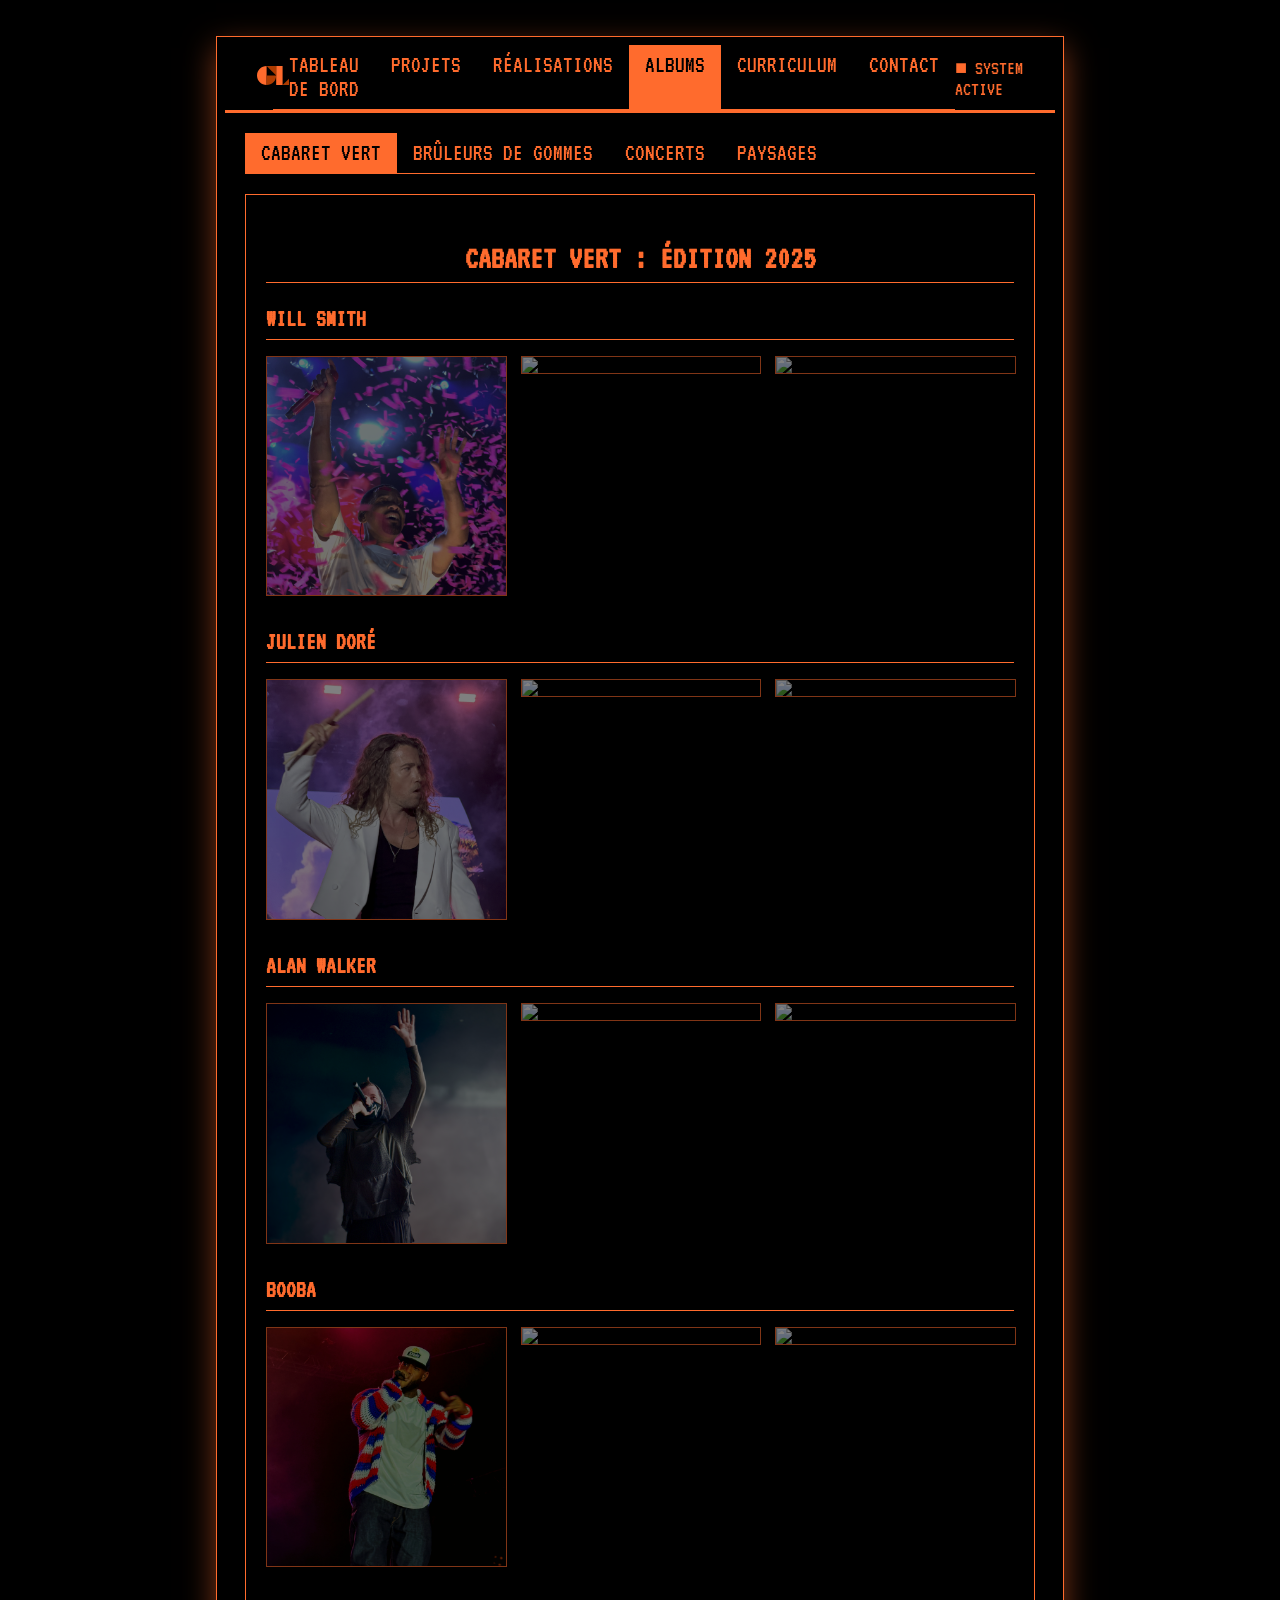
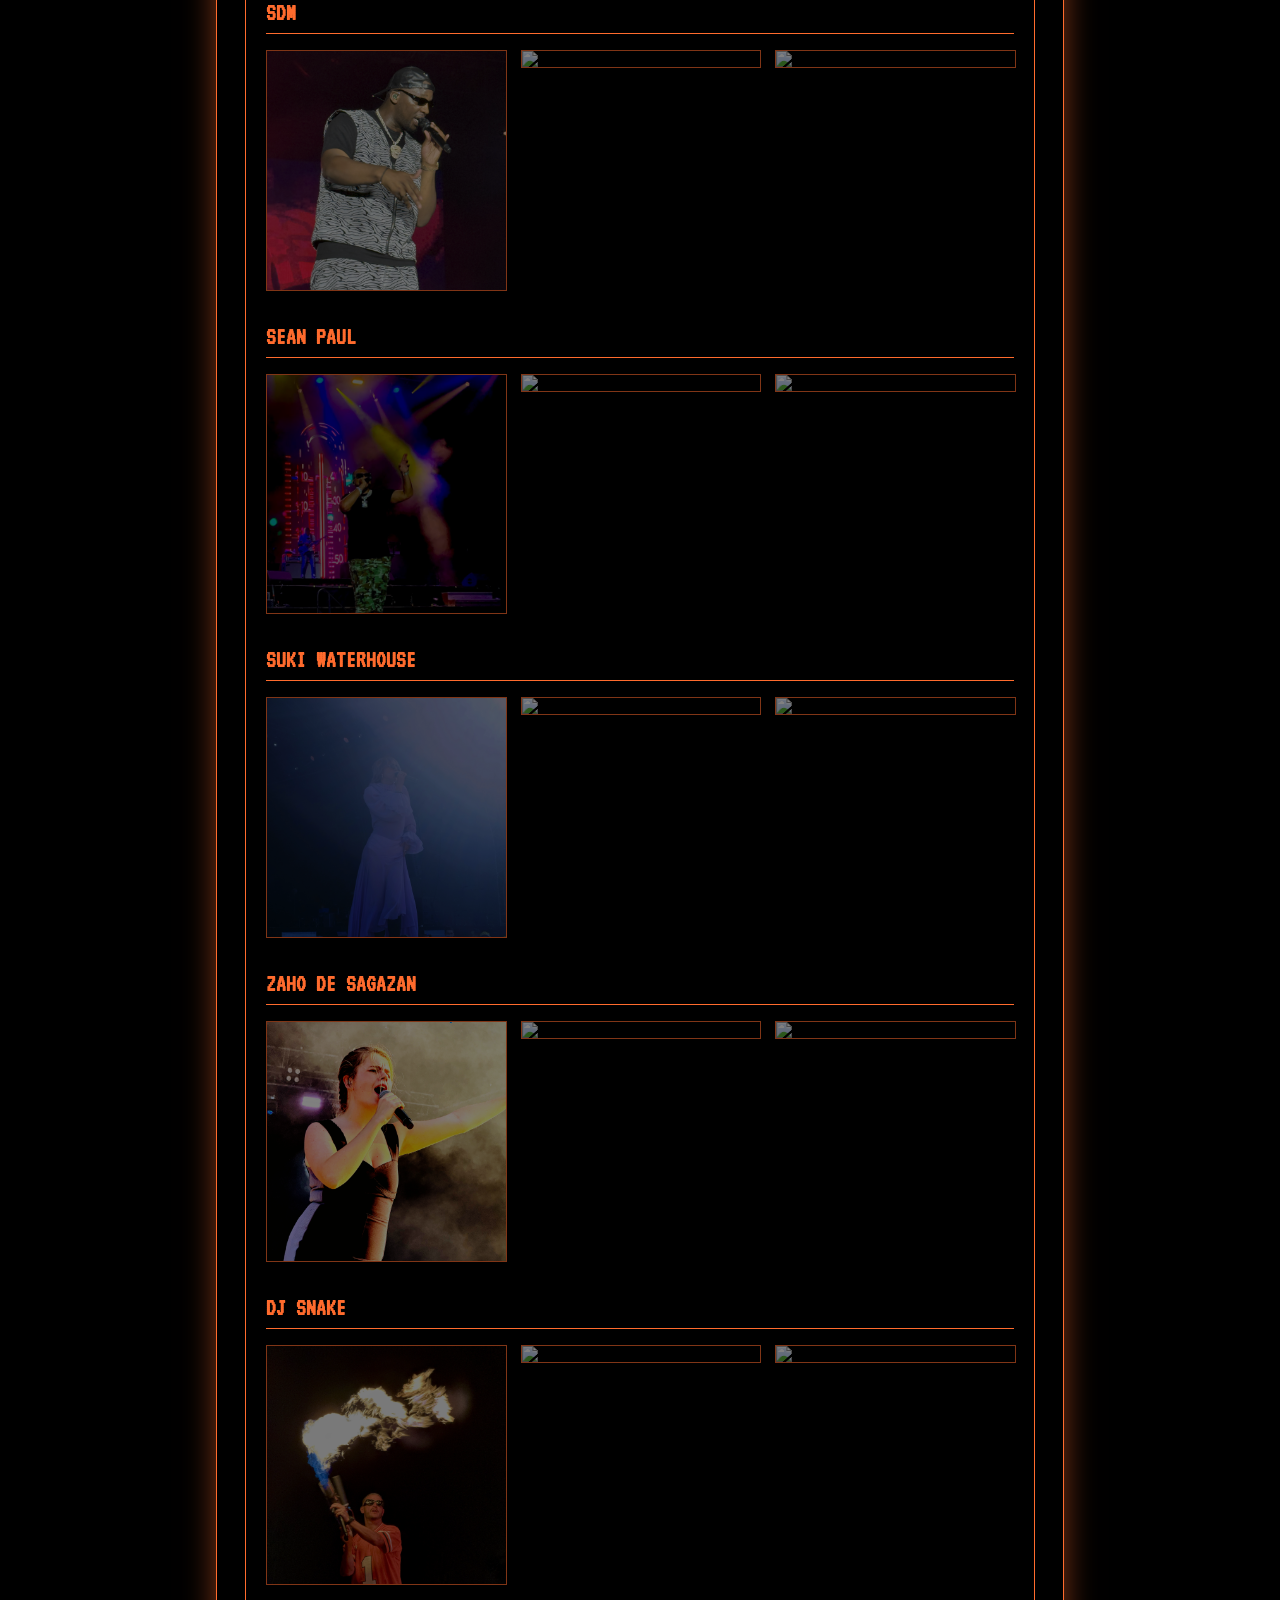
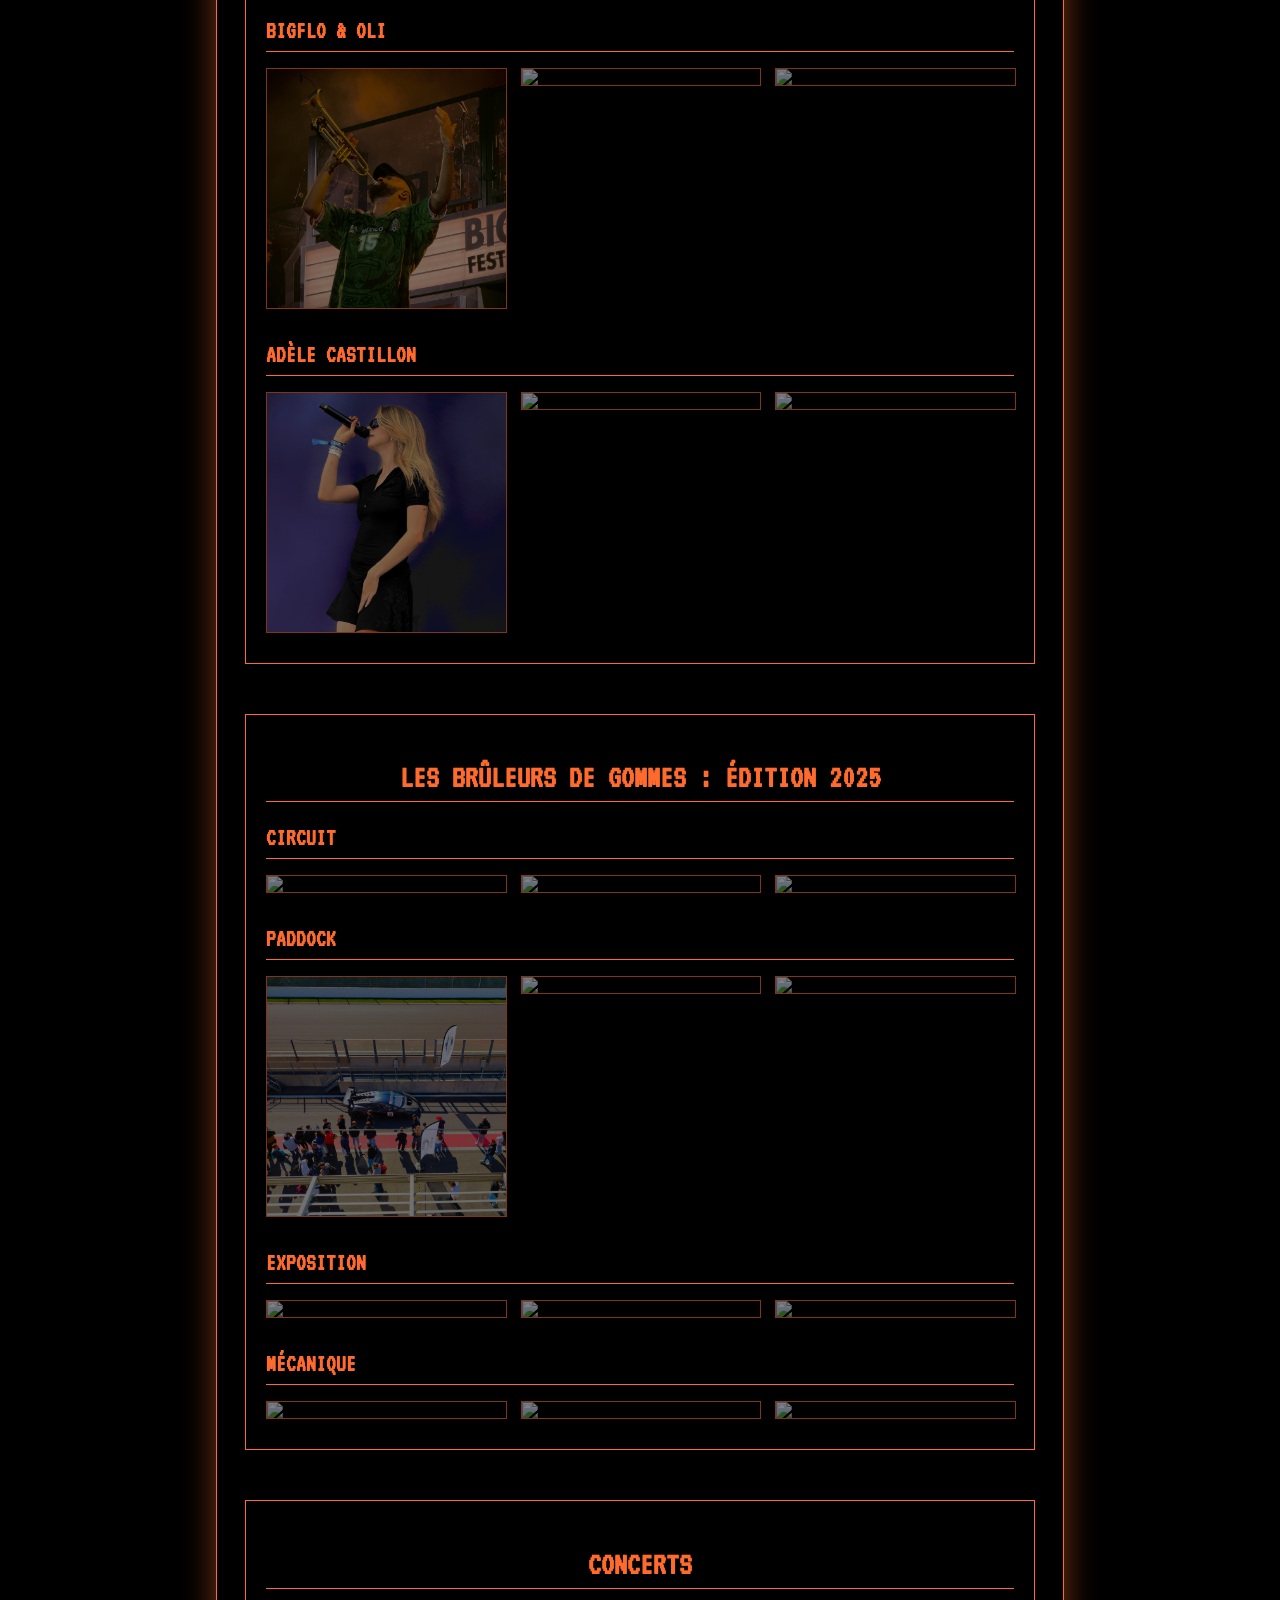
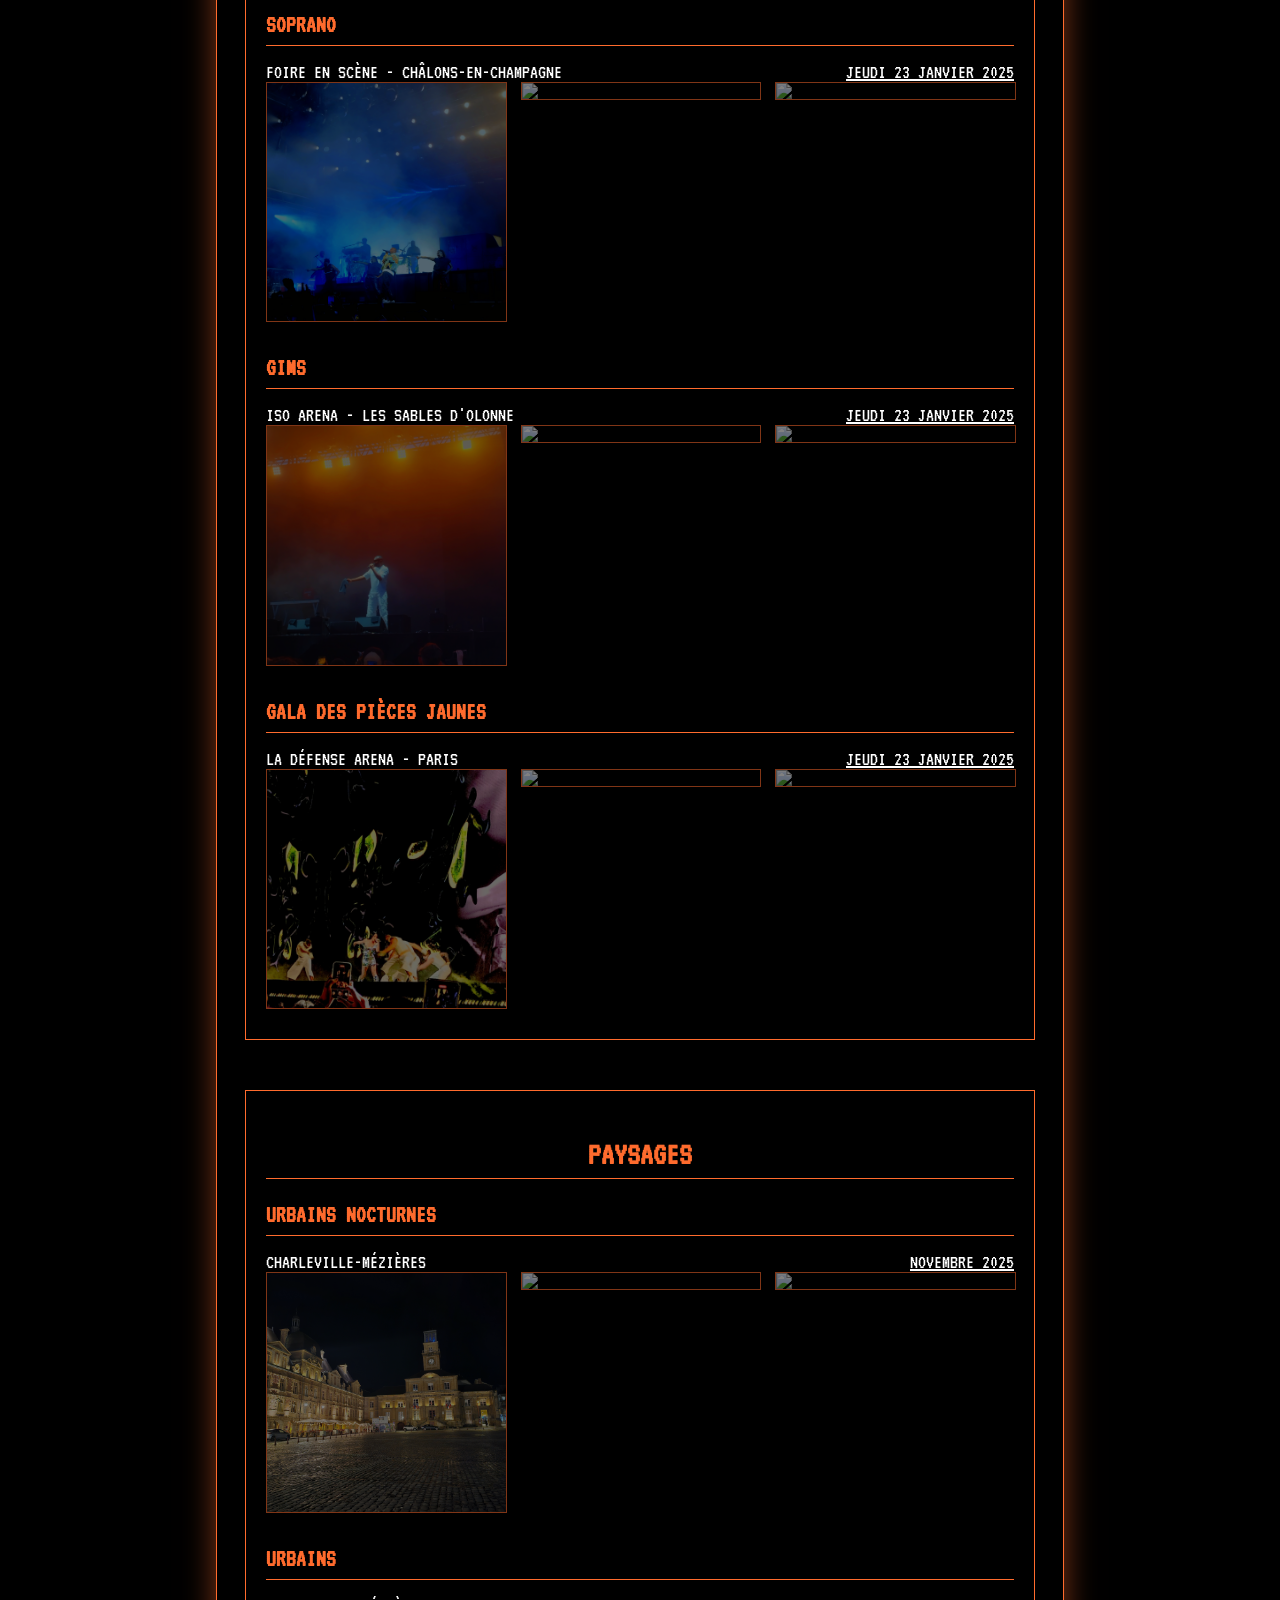
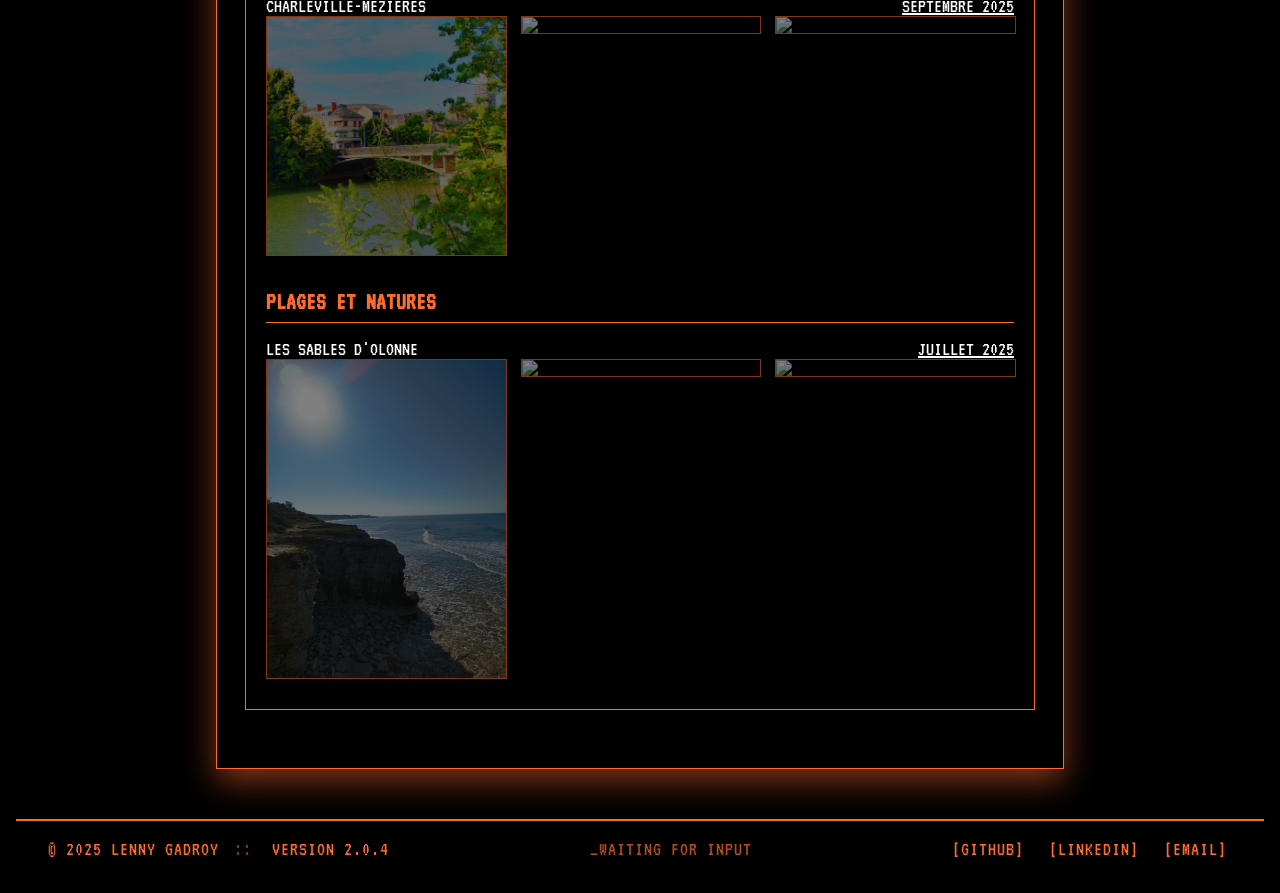
==== albums.html @ c4bb1bef "[v2] add new portfolio design" ====
<!DOCTYPE html>
<html lang="fr">
<head>
    <meta charset="UTF-8">
    <meta name="viewport" content="width=device-width, initial-scale=1.0">
    <title>Lenny Gadroy - Albums photos</title>
    <link rel="stylesheet" href="assets/style.css">
    <link rel="icon" type="image/svg" href="assets/icon.svg">
</head>
<body>
    <div class="tva-container">
        <header class="tva-header">
            <a class="logo" href="index.html"><img src="assets/logo.svg"></img></a>
            <button class="hamburger" aria-label="Menu">
                <span class="bar"></span>
                <span class="bar"></span>
                <span class="bar"></span>
            </button>
            <nav class="tva-nav">
                <ul>
                    <li><a href="index.html">Tableau de bord</a></li>
                    <li><a href="projects.html">Projets</a></li>
                    <li><a href="reals.html">Réalisations</a></li>
                    <li class="active"><a href="albums.html">Albums</a></li>
                    <li><a href="cv.html">Curriculum</a></li>
                    <li><a href="contact.html">Contact</a></li>
                </ul>
            </nav>
            <div class="status blink">■ SYSTEM ACTIVE</div>
        </header>
        <main class="albums">
            <nav class="tva-nav">
                <ul>
                    <li class="active"><a href="#cab">Cabaret Vert</a></li>
                    <li><a href="#BDGM">Brûleurs de Gommes</a></li>
                    <li><a href="#musics">Concerts</a></li>
                    <li><a href="#lands">Paysages</a></li>
                </ul>
            </nav>
            <div id="cab" class="panel">
                <h2 class="panel-title">Cabaret Vert : édition 2025</h2>
                <h3 class="panel-subtitle">Will Smith</h3>
                <div class="grid-col">
                    <div class="left-part">
                        <img src="img/Albums/Cab/WillSmith/1.jpg">
                    </div>
                    <div class="middle-part">
                        <img src="img/Albums/Cab/WillSmith/2.jpg">
                    </div>
                    <div class="right-part">
                        <img src="img/Albums/Cab/WillSmith/3.jpg">
                    </div>
                </div>
                <h3 class="panel-subtitle">Julien Doré</h3>
                <div class="grid-col">
                    <div class="left-part">
                        <img src="img/Albums/Cab/JulienDoré/1.jpg">
                    </div>
                    <div class="middle-part">
                        <img src="img/Albums/Cab/JulienDoré/2.jpg">
                    </div>
                    <div class="right-part">
                        <img src="img/Albums/Cab/JulienDoré/3.jpg">
                    </div>
                </div>
                <h3 class="panel-subtitle">Alan Walker</h3>
                <div class="grid-col">
                    <div class="left-part">
                        <img src="img/Albums/Cab/AlanWalker/1.jpg">
                    </div>
                    <div class="middle-part">
                        <img src="img/Albums/Cab/AlanWalker/2.jpg">
                    </div>
                    <div class="right-part">
                        <img src="img/Albums/Cab/AlanWalker/3.jpg">
                    </div>
                </div>
                <h3 class="panel-subtitle">Booba</h3>
                <div class="grid-col">
                    <div class="left-part">
                        <img src="img/Albums/Cab/Booba/1.jpg">
                    </div>
                    <div class="middle-part">
                        <img src="img/Albums/Cab/Booba/2.jpg">
                    </div>
                    <div class="right-part">
                        <img src="img/Albums/Cab/Booba/3.jpg">
                    </div>
                </div>
                <h3 class="panel-subtitle">SDM</h3>
                <div class="grid-col">
                    <div class="left-part">
                        <img src="img/Albums/Cab/SDM/1.jpg">
                    </div>
                    <div class="middle-part">
                        <img src="img/Albums/Cab/SDM/2.jpg">
                    </div>
                    <div class="right-part">
                        <img src="img/Albums/Cab/SDM/3.jpg">
                    </div>
                </div>
                <h3 class="panel-subtitle">Sean Paul</h3>
                <div class="grid-col">
                    <div class="left-part">
                        <img src="img/Albums/Cab/SeanPaul/1.jpg">
                    </div>
                    <div class="middle-part">
                        <img src="img/Albums/Cab/SeanPaul/2.jpg">
                    </div>
                    <div class="right-part">
                        <img src="img/Albums/Cab/SeanPaul/3.jpg">
                    </div>
                </div>
                <h3 class="panel-subtitle">Suki Waterhouse</h3>
                <div class="grid-col">
                    <div class="left-part">
                        <img src="img/Albums/Cab/SukiWaterhouse/1.jpg">
                    </div>
                    <div class="middle-part">
                        <img src="img/Albums/Cab/SukiWaterhouse/2.jpg">
                    </div>
                    <div class="right-part">
                        <img src="img/Albums/Cab/SukiWaterhouse/3.jpg">
                    </div>
                </div>
                <h3 class="panel-subtitle">Zaho de Sagazan</h3>
                <div class="grid-col">
                    <div class="left-part">
                        <img src="img/Albums/Cab/ZahoSagazan/1.jpg">
                    </div>
                    <div class="middle-part">
                        <img src="img/Albums/Cab/ZahoSagazan/2.jpg">
                    </div>
                    <div class="right-part">
                        <img src="img/Albums/Cab/ZahoSagazan/3.jpg">
                    </div>
                </div>
                <h3 class="panel-subtitle">DJ Snake</h3>
                <div class="grid-col">
                    <div class="left-part">
                        <img src="img/Albums/Cab/DJSnake/1.jpg">
                    </div>
                    <div class="middle-part">
                        <img src="img/Albums/Cab/DJSnake/2.jpg">
                    </div>
                    <div class="right-part">
                        <img src="img/Albums/Cab/DJSnake/3.jpg">
                    </div>
                </div>
                <h3 class="panel-subtitle">Bigflo & Oli</h3>
                <div class="grid-col">
                    <div class="left-part">
                        <img src="img/Albums/Cab/BigfloOli/1.jpg">
                    </div>
                    <div class="middle-part">
                        <img src="img/Albums/Cab/BigfloOli/2.jpg">
                    </div>
                    <div class="right-part">
                        <img src="img/Albums/Cab/BigfloOli/3.jpg">
                    </div>
                </div>
                <h3 class="panel-subtitle">Adèle Castillon</h3>
                <div class="grid-col">
                    <div class="left-part">
                        <img src="img/Albums/Cab/AdeleCastillon/1.jpg">
                    </div>
                    <div class="middle-part">
                        <img src="img/Albums/Cab/AdeleCastillon/2.jpg">
                    </div>
                    <div class="right-part">
                        <img src="img/Albums/Cab/AdeleCastillon/3.jpg">
                    </div>
                </div>
            </div>
            <div id="BDGM" class="panel">
                <h2 class="panel-title">Les Brûleurs de Gommes : édition 2025</h2>
                <h3 class="panel-subtitle">Circuit</h3>
                <div class="grid-col">
                    <div class="left-part">
                        <img src="img/Albums/BDGM/Circuit/1.jpg">
                    </div>
                    <div class="middle-part">
                        <img src="img/Albums/BDGM/Circuit/2.jpg">
                    </div>
                    <div class="right-part">
                        <img src="img/Albums/BDGM/Circuit/3.jpg">
                    </div>
                </div>
                <h3 class="panel-subtitle">Paddock</h3>
                <div class="grid-col">
                    <div class="left-part">
                        <img src="img/Albums/BDGM/Paddock/1.jpg">
                    </div>
                    <div class="middle-part">
                        <img src="img/Albums/BDGM/Paddock/2.jpg">
                    </div>
                    <div class="right-part">
                        <img src="img/Albums/BDGM/Paddock/3.jpg">
                    </div>
                </div>
                <h3 class="panel-subtitle">Exposition</h3>
                <div class="grid-col">
                    <div class="left-part">
                        <img src="img/Albums/BDGM/Expo/1.jpg">
                    </div>
                    <div class="middle-part">
                        <img src="img/Albums/BDGM/Expo/2.jpg">
                    </div>
                    <div class="right-part">
                        <img src="img/Albums/BDGM/Expo/3.jpg">
                    </div>
                </div>
                <h3 class="panel-subtitle">Mécanique</h3>
                <div class="grid-col">
                    <div class="left-part">
                        <img src="img/Albums/BDGM/Meca/1.jpg">
                    </div>
                    <div class="middle-part">
                        <img src="img/Albums/BDGM/Meca/2.jpg">
                    </div>
                    <div class="right-part">
                        <img src="img/Albums/BDGM/Meca/3.jpg">
                    </div>
                </div>
            </div>
            <div id="musics" class="panel">
                <h2 class="panel-title">Concerts</h2>
                <h3 class="panel-subtitle">Soprano</h3>
                <div class="left-right">
                    <span>Foire en Scène - Châlons-en-Champagne</span>
                    <span><u>Jeudi 23 Janvier 2025</u></span>
                </div>
                <div class="grid-col">
                    <div class="left-part">
                        <img src="img/Albums/Concerts/Soprano/1.jpg">
                    </div>
                    <div class="middle-part">
                        <img src="img/Albums/Concerts/Soprano/2.jpg">
                    </div>
                    <div class="right-part">
                        <img src="img/Albums/Concerts/Soprano/3.jpg">
                    </div>
                </div>
                <h3 class="panel-subtitle">Gims</h3>
                <div class="left-right">
                    <span>Iso Arena - Les Sables d'Olonne</span>
                    <span><u>Jeudi 23 Janvier 2025</u></span>
                </div>
                <div class="grid-col">
                    <div class="left-part">
                        <img src="img/Albums/Concerts/Gims/1.jpg">
                    </div>
                    <div class="middle-part">
                        <img src="img/Albums/Concerts/Gims/2.jpg">
                    </div>
                    <div class="right-part">
                        <img src="img/Albums/Concerts/Gims/3.jpg">
                    </div>
                </div>
                <h3 class="panel-subtitle">Gala des Pièces Jaunes</h3>
                <div class="left-right">
                    <span>La Défense Arena - Paris</span>
                    <span><u>Jeudi 23 Janvier 2025</u></span>
                </div>
                <div class="grid-col">
                    <div class="left-part">
                        <img src="img/Albums/Concerts/Gala/1.jpg">
                    </div>
                    <div class="middle-part">
                        <img src="img/Albums/Concerts/Gala/2.jpg">
                    </div>
                    <div class="right-part">
                        <img src="img/Albums/Concerts/Gala/3.jpg">
                    </div>
                </div>
            </div>
            <div id="lands" class="panel">
                <h2 class="panel-title">Paysages</h2>
                <h3 class="panel-subtitle">Urbains nocturnes</h3>
                <div class="left-right">
                    <span>Charleville-Mézières</span>
                    <span><u>Novembre 2025</u></span>
                </div>
                <div class="grid-col">
                    <div class="left-part">
                        <img src="img/Albums/Lands/CMZ/1.jpg">
                    </div>
                    <div class="middle-part">
                        <img src="img/Albums/Lands/CMZ/2.jpg">
                    </div>
                    <div class="right-part">
                        <img src="img/Albums/Lands/CMZ/3.jpg">
                    </div>
                </div>
                <h3 class="panel-subtitle">Urbains</h3>
                <div class="left-right">
                    <span>Charleville-Mézières</span>
                    <span><u>Septembre 2025</u></span>
                </div>
                <div class="grid-col">
                    <div class="left-part">
                        <img src="img/Albums/Lands/CMZ/4.jpg">
                    </div>
                    <div class="middle-part">
                        <img src="img/Albums/Lands/CMZ/5.jpg">
                    </div>
                    <div class="right-part">
                        <img src="img/Albums/Lands/CMZ/6.jpg">
                    </div>
                </div>
                <h3 class="panel-subtitle">Plages et Natures</h3>
                <div class="left-right">
                    <span>Les Sables d'Olonne</span>
                    <span><u>Juillet 2025</u></span>
                </div>
                <div class="grid-col">
                    <div class="left-part">
                        <img src="img/Albums/Lands/Vendée/1.jpg">
                    </div>
                    <div class="middle-part">
                        <img src="img/Albums/Lands/Vendée/2.jpg">
                    </div>
                    <div class="right-part">
                        <img src="img/Albums/Lands/Vendée/3.jpg">
                    </div>
                </div>
            </div>
        </main>
    </div>
    <footer class="tva-footer">
        <div class="footer-section left">
            <span>© 2025 LENNY GADROY</span>
            <span class="sep">::</span>
            <a href="/terms.html" target="_blank" class="footer-link">VERSION 2.0.4</a>
        </div>    
        <div class="footer-section center">
            <span class="blink">_WAITING FOR INPUT</span>
        </div>
        <div class="footer-section right">
            <a href="https://github.com/LennyGadroy/" target="_blank" class="footer-link">[GITHUB]</a>
            <a href="https://linkedin.com/in/LennyGadroy" target="_blank" class="footer-link">[LINKEDIN]</a>
            <a href="mailto:lennygadroy@gmail.com?subject=Contact via Portfolio" class="footer-link">[EMAIL]</a>
        </div>
    </footer>
    <script src="assets/script.js"></script>
</body>
</html>
---- assets/style.css ----
@font-face {
    font-family: 'TVA' ;
    src: url('TVA.ttf') format('truetype') ;
}

:root {
/* Main Colors */
    --Primary: #FF6B2D;
    --Primary-RGB: 255, 107, 45;
    --Secondary: #AC3B00;
    --Secondary-RGB: 172, 59, 0;
    --Black: #000;
    --White: #fff;
    --Background: #000;

/* Fonts */
    --Font-Special: 'TVA', sans-serif;
    --Font-Serif: serif ;
    --SansSerif: system-ui, -apple-system, sans-serif;

    --Title-Size: 2rem;
    --SubTitle-Size: 1.5rem;
    --Body-Size: 1.25rem;
    --SubBody-Size: 1rem;
    --Title-Weight: 600;
    --SubTitle-Weight: 500;
    --Body-Weight: 400;
    --SubBody-Weight: 300;
    --Title-Height: 3;
    --SubTitle-Height: 2;
    --Body-Height: 1.5;
    --SubBody-Height: 1.2;

/* Borders */
    --Border-Color: var(--Primary);
    --Border-Style: solid;
    --Border-Width: 1px;

/* Box Shadow */
    --shadow-primary: 0 0.75rem 1.875rem rgba(var(--Primary-RGB), 0.5);
}

body {
    background-color: var(--Background);
    color: var(--Primary);
    font-family: var(--Font-Special);
    font-size: var(--Body-Size);
    margin: 0;
    padding: 1rem;
    text-transform: uppercase;
}

button {
    font-family: var(--Font-Special);
    font-size: var(--Body-Size);
    text-transform: uppercase;
    color: var(--Primary);
    padding: 5px;
    background-color: var(--Background);
    border: 1px solid var(--Primary);
}

button:hover {
    box-shadow: 0 0 10px var(--Primary);
    cursor: pointer;
}

a {color: var(--Primary); text-decoration: none;}

hr {
    border-color: var(--Primary);
    margin: 20px 0;
}

/* ------
Default Page 
----- */
.tva-container {
    border: 1px solid var(--Primary);
    box-shadow: var(--shadow-primary);
    padding: 0.5rem;
    margin: 20px 200px 20px 200px;
}

.tva-header {
    display: flex;
    position: sticky;
    background-color: var(--Background);
    border-bottom: 3px solid var(--Primary);
    justify-content: space-between;
    align-items: center;
    padding: 0 1rem;
    top: 0;
    z-index: 1000;
}

.tva-header a {width: 5%;}

.tva-header img {
    width: 100%;
    height: 100%;
    padding: 1rem;
}

.hamburger {
    display: none;
    cursor: pointer;
    background: transparent;
    border: none;
    padding: 0;
    box-shadow: none; /* Enlève l'effet hover standard de vos boutons */
}

/* Style des barres du hamburger */
.bar {
    display: block;
    width: 25px;
    height: 3px;
    margin: 5px auto;
    background-color: var(--Primary);
    transition: all 0.3s ease-in-out;
}

.tva-nav ul {
    display: flex;
    border-bottom: 1px solid var(--Primary);
    list-style: none;
    padding: 0;
    margin: 0;
}

.tva-nav li {
    font-size: var(--SubTitle-Size);
    padding: 0.5rem 1rem;
    cursor: pointer;
}

.tva-nav li.active {
    background-color: var(--Primary);
    color: var(--Black);
}

.tva-nav li a {
    color: var(--Primary);
    text-decoration: none;
}

.tva-nav li.active a {
    color: var(--Black);
}

.projects .tva-nav,
.reals .tva-nav,
.albums .tva-nav {
    position: sticky;
    background-color: var(--Background);
    margin: 20px;
    top: 80px;
    z-index: 1000;
}

.main-grid {
    display: grid;
    grid-template-columns: 1fr 2fr 1fr;
    gap: 1rem;
    padding: 1rem;
}

.grid-row {
    display: grid;
    grid-template-rows: 1fr 1fr;
    gap: 1rem;
}

.grid-col {
    display: grid;
    grid-template-columns: 1fr 1fr;
    gap: 1rem;
}

.panel {
    border: 1px solid var(--Primary);
    min-height: 250px;
    max-height: fit-content;
    padding: 1rem;
}

.panel-title {
    border-bottom: 1px solid var(--Primary);
    font-size: var(--Title-Size);
    font-weight: bold;
    margin-bottom: 1rem;
    padding-bottom: 0.5rem;
}

.panel-title-graph {
    font-size: var(--Title-Size);
    font-weight: bold;
}

.panel-subtitle {
    border-bottom: 1px solid var(--Primary);
    font-size: var(--SubTitle-Size);
    font-weight: bold;
    margin-bottom: 1rem;
    padding-bottom: 0.5rem;
}

.file-list {
    color: var(--White);
    list-style: none;
    padding: 0;
    margin: 0;
}

.file-list li {
    padding: 0.25rem 0.5rem;
    cursor: pointer;
}

.file-list li:hover {
    background-color: var(--Primary);
}

.file-list li.active {
    background-color: var(--Primary);
    color: var(--White);
}

.file-list li span, .file-list li em {
    text-transform: lowercase;
    font-size: var(--Body-Size);
}

.action-icons {
    display: flex;
    text-align: center;
    gap: 2rem;
    margin-bottom: 2rem;
}

.icon-block .icon {
    display: block;
    font-size: var(--Title-Size);
    margin-bottom: 0.5rem;
}

.program-list {
    margin-left: 50px;
    padding: 0;
}

.program-list li {
    font-size: var(--Body-Size);
    margin-bottom: 1rem;
}

.program-list li div.action-icons,
.program-list li p,
.program-list li p+a {
    font-size: var(--Body-Size);
    color: var(--White);
    margin: 0 0 0 -50px;
}

.graph-value {color: var(--White); font-size: var(--Title-Size);}

.graph-value .unit {font-size: var(--Body-Size)}

.graph-content {
    width: 300px;
}

.graph-svg {
    border: 1px solid var(--Primary);
    width: 100%;
    height: 150px;
    margin-top: 1rem;
}

.tva-list {
    display: flex;
    border-bottom: 1px solid var(--Primary);
    list-style: none;
    padding: 0;
    margin: 0;
}

.tva-list li {
    font-size: var(--Body-Size);
    padding: 0.5rem 1rem;
    cursor: pointer;
}

.panel#admin .left-right.inversed {
    background-color: var(--Primary);
    color: var(--Black);
    font-size: var(--SubTitle-Size);
    padding: 3px;
}

.panel#admin .left-right {font-size: var(--Body-Size)}

.inversed li {
    font-size: var(--Body-Size);
}

.tva-footer {
    display: flex;
    grid-column: 1 / -1;
    color: var(--Primary);
    background-color: rgba(0, 0, 0, 0.3);
    border-top: 2px solid var(--Primary);
    font-family: var(--Font-Special);
    text-transform: uppercase;
    font-size: var(--Body-Size);
    letter-spacing: 1px;
    justify-content: space-between;
    align-items: center;
    padding: 1rem 2rem;
    margin-top: 50px;
}

.footer-section {
    display: flex;
    align-items: center;
    gap: 15px;
}

.footer-section.left .sep {
    opacity: 0.5;
}

.footer-section.center {
    font-size: var(--Body-Size);
    opacity: 0.7;
}

.footer-link {
    color: var(--Primary);
    text-decoration: none;
    padding: 2px 5px;
    transition: all 0.2s ease;
}

.footer-link:hover {
    background-color: var(--Primary);
    color: var(--Black);
    box-shadow: 0 0 10px var(--Primary);
}

.undefined {
    opacity: 0.75;
}

.blink {animation: blinker 2s linear infinite;}
@keyframes blinker {50% {opacity: 0;}}

/* ------
Projects Page 
----- */
.projects .grid-col {
    margin-top: 20px;
}

.projects h2,
.reals h2,
.albums h2 {
    font-size: var(--Title-Size);
    text-align: center;
}

.projects .panel,
.reals .panel,
.albums .panel {
    margin: 20px 20px 50px 20px;
    padding: 20px;
}

.projects .panel>.panel-title+.left-right>.panel-subtitle{
    border-bottom: none;
    padding-bottom: 0;
}

.projects .left-part,
.projects .right-part,
.projects .one-part {
    width: calc(90%-10px);
    padding: 0 10px 0 10px;
}

.projects .left-part h3,
.projects .right-part h3,
.reals .left-part h3,
.reals .middle-part h3,
.reals .right-part h3 {
    font-size:var(--Title-Size);
    margin-bottom: 0;
    padding-bottom: 0;
}

.projects .left-part .left-right,
.projects .right-part .left-right,
.reals .left-part .left-right,
.reals .middle-part .left-right,
.reals .right-part .left-right,
.albums .left-part .left-right,
.albums .middle-part .left-right,
.albums .right-part .left-right {
    line-height: var(--SubBody-Height);
}

.projects ul.left-right,
.projects ul.left-right li ul li{
    color: var(--White);
    list-style-type: square;
    margin-top: 0;
}

.left-right {
    display: flex;
    justify-content: space-between;
}

ul.left-right {
    margin-right: 50px;
}

.projects .left-right em {
    font-size: var(--SubBody-Size);
}

.projects img,
.reals img,
.albums img {
    display: flex;
    border: 1px solid var(--Primary);
    max-width: 100%;
    width: 100%;
    max-height: 100%;
    opacity: 0.5;
    margin-left: auto;
    margin-right: auto;
}

.projects img:hover, 
.reals img:hover,
.albums img:hover {
    opacity: 1;
}

.projects .left-part img:last-of-type, .projects .right-part img:last-of-type,
.reals .left-part img:last-of-type, .reals .middle-part img:last-of-type, .reals .right-part img:last-of-type,
.albums .left-part img:last-of-type, .albums .middle-part img:last-of-type, .albums .right-part img:last-of-type
{margin-bottom: 10px;}

/* ------
Reals Page 
----- */
.reals .grid-col:first-of-type {grid-template-columns: 1fr 1fr;}
.reals .grid-col:last-of-type {grid-template-columns: 1fr 1fr 1fr;}

/* ------
Albums Page
----- */
.albums .grid-col {
    grid-template-columns: 1fr 1fr 1fr;
}

.albums .panel-subtitle {
    font-size: var(--SubTitle-Size);
}

/* ------
Skills Page 
----- */

/* ------
CV Page 
----- */
.cv .header {
    display: flex;
    border-bottom: 3px solid var(--Primary);
    justify-content: space-between;
    align-items: center;
    padding: 30px;
}

.cv .header h1 {
    color: var(--Primary);
    font-size: var(--Title-Size);
    margin-bottom: 5px;
}

.cv .header .pitch {
    color: var(--White);
    font-size: var(--Body-Size);
    max-width: 80%;
}

.photo-profil {
    width: 100px;
    height: 100px;
    border: 1px solid var(--Primary);
    object-fit: cover;
    flex-shrink: 0;
    margin-right: 40px;
}

.cv .container {
    display: flex;
}

.cv .container a {
    text-decoration: underline;
}

.cv .left-part {
    width: 50%;
    padding: 20px 20px 20px 30px;
}

.cv .left-part h3 {
    font-size: var(--Body-Size);
    margin-top: 10px;
}

.cv .left-part li {
    color: var(--White);
    font-size: var(--Body-Size);
    margin-bottom: 4px;
}

.cv .left-part a {
    color: var(--White);
    text-decoration: none;
}

.cv .left-part a:hover {
    text-decoration: underline;
}

.cv ul,
.cv #hard-skills ul li ul {
    list-style: square;
    margin-left: 30px;
    padding-left: 0;
}

.cv #contact ul {
    list-style-type: none;
    margin-left: 10px;
}

.cv li {
    color: var(--White);
    margin-left: 10px;
    padding: 3px 0;
}

.cv hr {
    visibility: hidden;
    height: 5px;
    margin: 0;
}

.no-gap {
    color: var(--White);
    margin-left: 10px;
}

.no-gap>h3 {margin-bottom: 0;}
.no-gap p {margin-top: 0;}

.cv .right-part {
    padding: 20px 30px 20px 20px;
}

.cv .left-part .panel,
.cv .right-part .panel {
    min-height: 50px;
    margin-bottom: 25px;
}

.cv .left-part .panel:last-of-type,
.cv .right-part .panel:last-of-type {
    margin-bottom: 0;
}

.cv .left-part .panel-title,
.cv .right-part .panel-title {
    font-size: var(--Title-Size);
}

.cv .left-part .panel-subtitle,
.cv .right-part .panel-subtitle {
    font-size: var(--SubTitle-Size);
}

.cv .panel-subtitle {
    border-bottom: none;
}

.dates {
    font-size: var(--Body-Size);
    font-style: italic;
    margin-left: 10px;
}

/* ------
Contact Page 
----- */

/* ------
Terms 
----- */


/* ------
Hover 
----- */
.hover:hover {
    box-shadow: var(--shadow-primary);
}

/* ------
Colors 
----- */
.status,
.projects ul.left-right li,
.cv li b
{color: var(--Primary);}


.program-list a,
.projects .left-part .left-right span,
.projects .right-part .left-right span,
.reals .left-part .left-right span,
.reals .middle-part .left-right span,
.reals .right-part .left-right span,
.projects .left-right em,
.albums .left-right,
.cv .right-part .panel-title p,
.cv .panel>p+p
{color: var(--White);}

/* ------
Responsive 
----- */

/* Laptop */ @media only screen and (max-width:1199px) {
    .tva-container {
        max-width: 100%;
        width: 100vw;
        box-shadow: none;
        border: none;
        border-bottom: 1px solid var(--Primary);
        margin: 0;
    }

/* Tablet */ @media only screen and (max-width:991px) {
    .tva-header {
        flex-wrap: wrap;
        padding: 0.5rem;
        position: relative;
    }

    .projects .tva-nav,
    .reals .tva-nav,
    .albums .tva-nav {
        position: relative;
    }

    .tva-nav ul {
        flex-wrap: wrap;
        justify-content: center;
    }

    .tva-nav li {
        padding: 0.5rem;
    }
    
    .cv .left-part, 
    .cv .right-part {
        width: 100%;
        padding: 10px;
    }
    
    .cv .header {
        flex-direction: column-reverse;
        text-align: center;
        gap: 20px;
    }
    
    .cv .header .pitch {
        max-width: 100%;
    }
    
    .photo-profil {
        margin-right: 0;
        margin-bottom: 15px;
    }

    .status {display: none;}

/* Mobile */ @media only screen and (max-width:767px) {
    .main-grid {
        display: flex;
        grid-template-columns: 1fr;
        flex-direction: column-reverse;
    }

    .tva-header {
        display: flex;
        flex-direction: column;
        justify-content: space-between;
        align-items: center;
        height: 50px;
        gap: 20px;
    }

    .tva-header a {width: 30%;}
    .tva-header button:hover {box-shadow: none;}

    .tva-header img {
        width: 60%;
        padding: 0;
    }

    .hamburger {
        display: block;
        z-index: 1002;
        rotate: 180deg;
    }

    .tva-nav ul {
        position: fixed;
        left: -100%;
        top: 70px;
        flex-direction: column;
        background-color: var(--Background);
        width: 100%;
        border-bottom: none;
        text-align: center;
        transition: 0.3s;
        z-index: 1001;
        padding-bottom: 20px;
    }

    .tva-nav.active ul {
        left: 0;
    }

    .tva-nav ul li {
        margin: 15px 0;
        border-bottom: 1px dashed var(--Primary);
        width: 80%;
        margin-left: auto;
        margin-right: auto;
    }

    .hamburger.active .bar:nth-child(1) {transform: translateY(8px) rotate(45deg);}
    .hamburger.active .bar:nth-child(2) {opacity: 0;}
    .hamburger.active .bar:nth-child(3) {transform: translateY(-8px) rotate(-45deg);}
    
    .status {display: none;}

    .cv .container {
        width: 100%;
        flex-direction: column;
        box-sizing: border-box;
    }

    .cv .left-part, 
    .cv .right-part {
        box-sizing: border-box;
        width: 100%;
        padding: 30px 0 0 0;
    }
    
    .cv .header {
        flex-direction: column-reverse;
        text-align: center;
        gap: 20px;
    }
    
    .cv .header .pitch {
        max-width: 100%;
    }
    
    .photo-profil {
        margin-right: 0;
        margin-bottom: 15px;
    }

    .logo {
        width: 50px;
        height: auto;
    }
    
    .grid-col, 
    .grid-row,
    .albums .grid-col,
    .reals .grid-col:first-of-type,
    .reals .grid-col:last-of-type {
        display: flex;
        flex-direction: column;
    }

    .projects .left-part,
    .projects .right-part,
    .projects .one-part,
    .reals .left-part,
    .reals .middle-part,
    .reals .right-part {
        width: 100%;
        padding: 0;
        margin-bottom: 20px;
    }

    .panel-title {
        text-align: center;
    }
    
    .left-right {
        flex-direction: column;
        gap: 5px;
    }
    
    ul.left-right {
        margin-right: 0;
    }

    .tva-footer {
        flex-direction: column;
        gap: 20px;
        text-align: center;
        padding: 1rem;
    }
    
    .footer-section {
        flex-direction: column;
        gap: 10px;
    }
    
    button, .tva-nav li {
        padding: 10px;
        width: 100%;
    }

    .cv .photo-profil {
        width: 80px;
        height: 80px;
    }
    
    .projects img, 
    .reals img,
    .albums img {
        height: auto;
    }
}
}
}
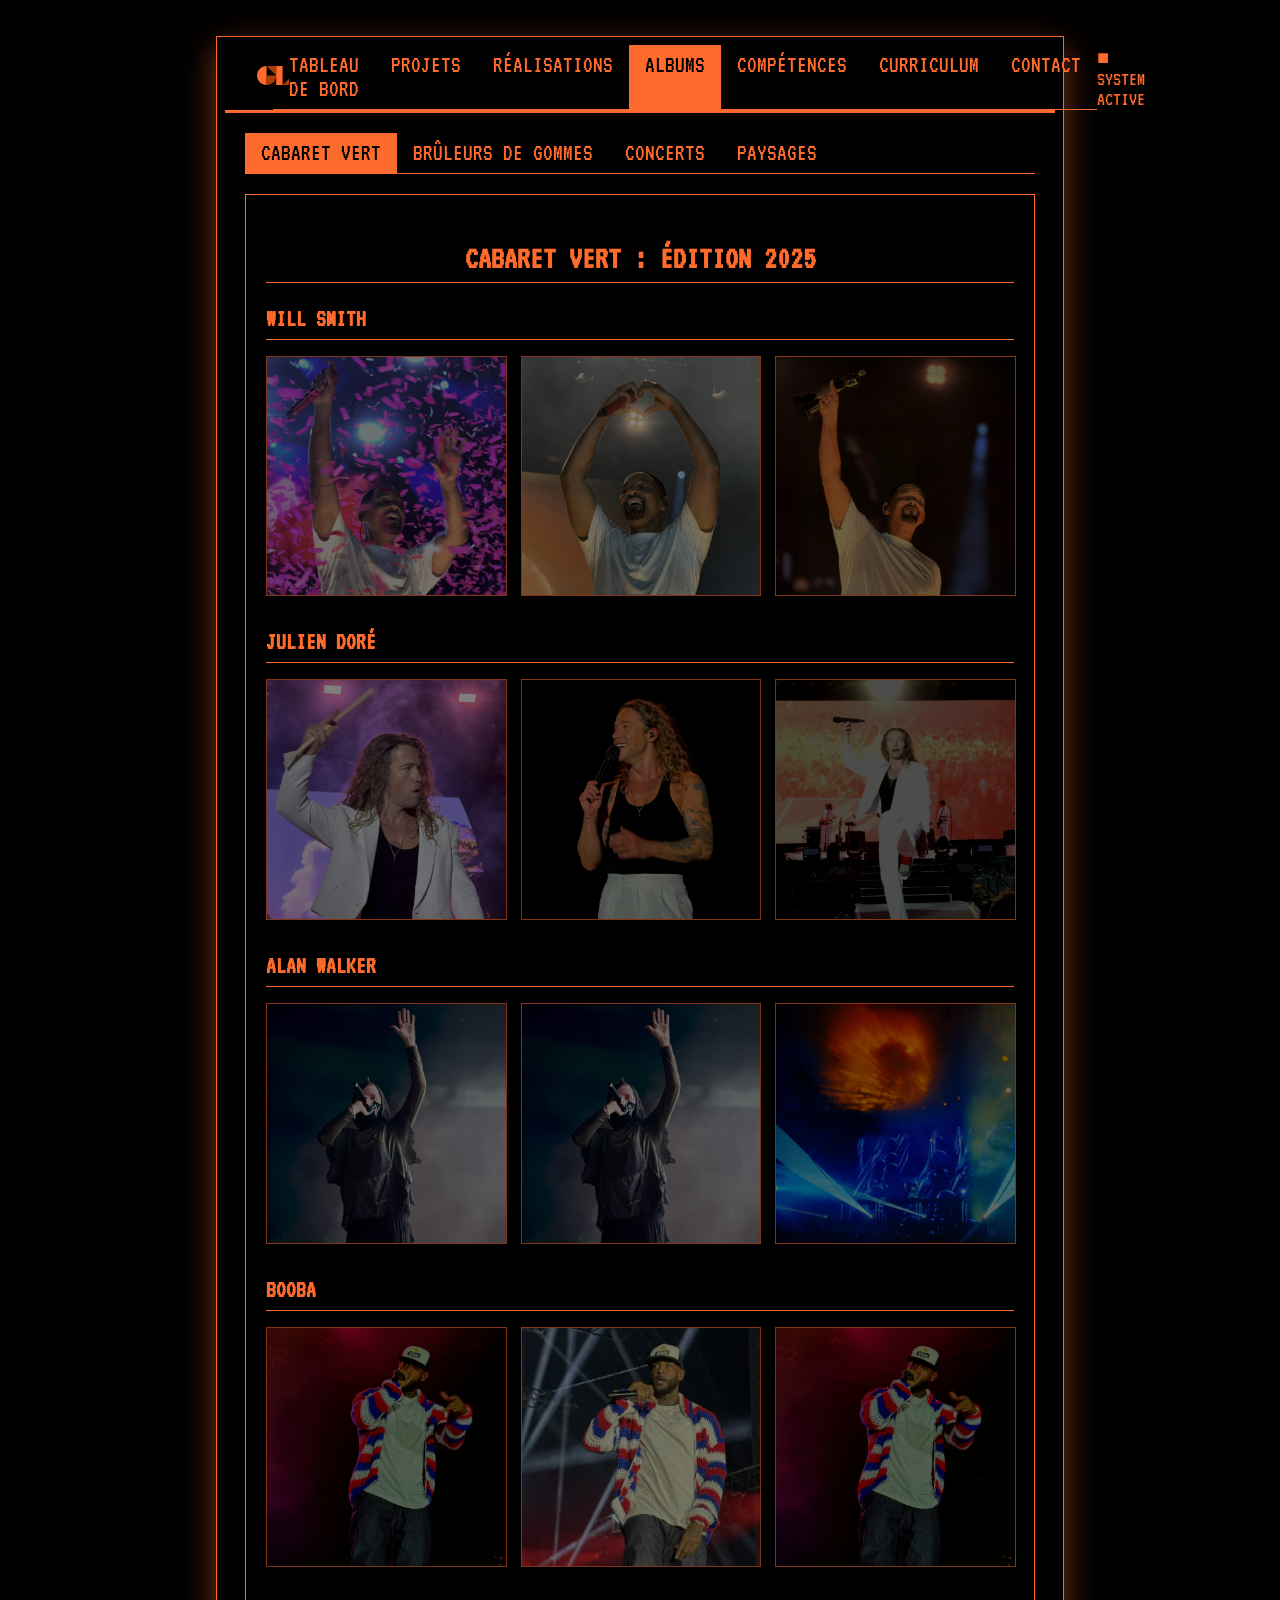
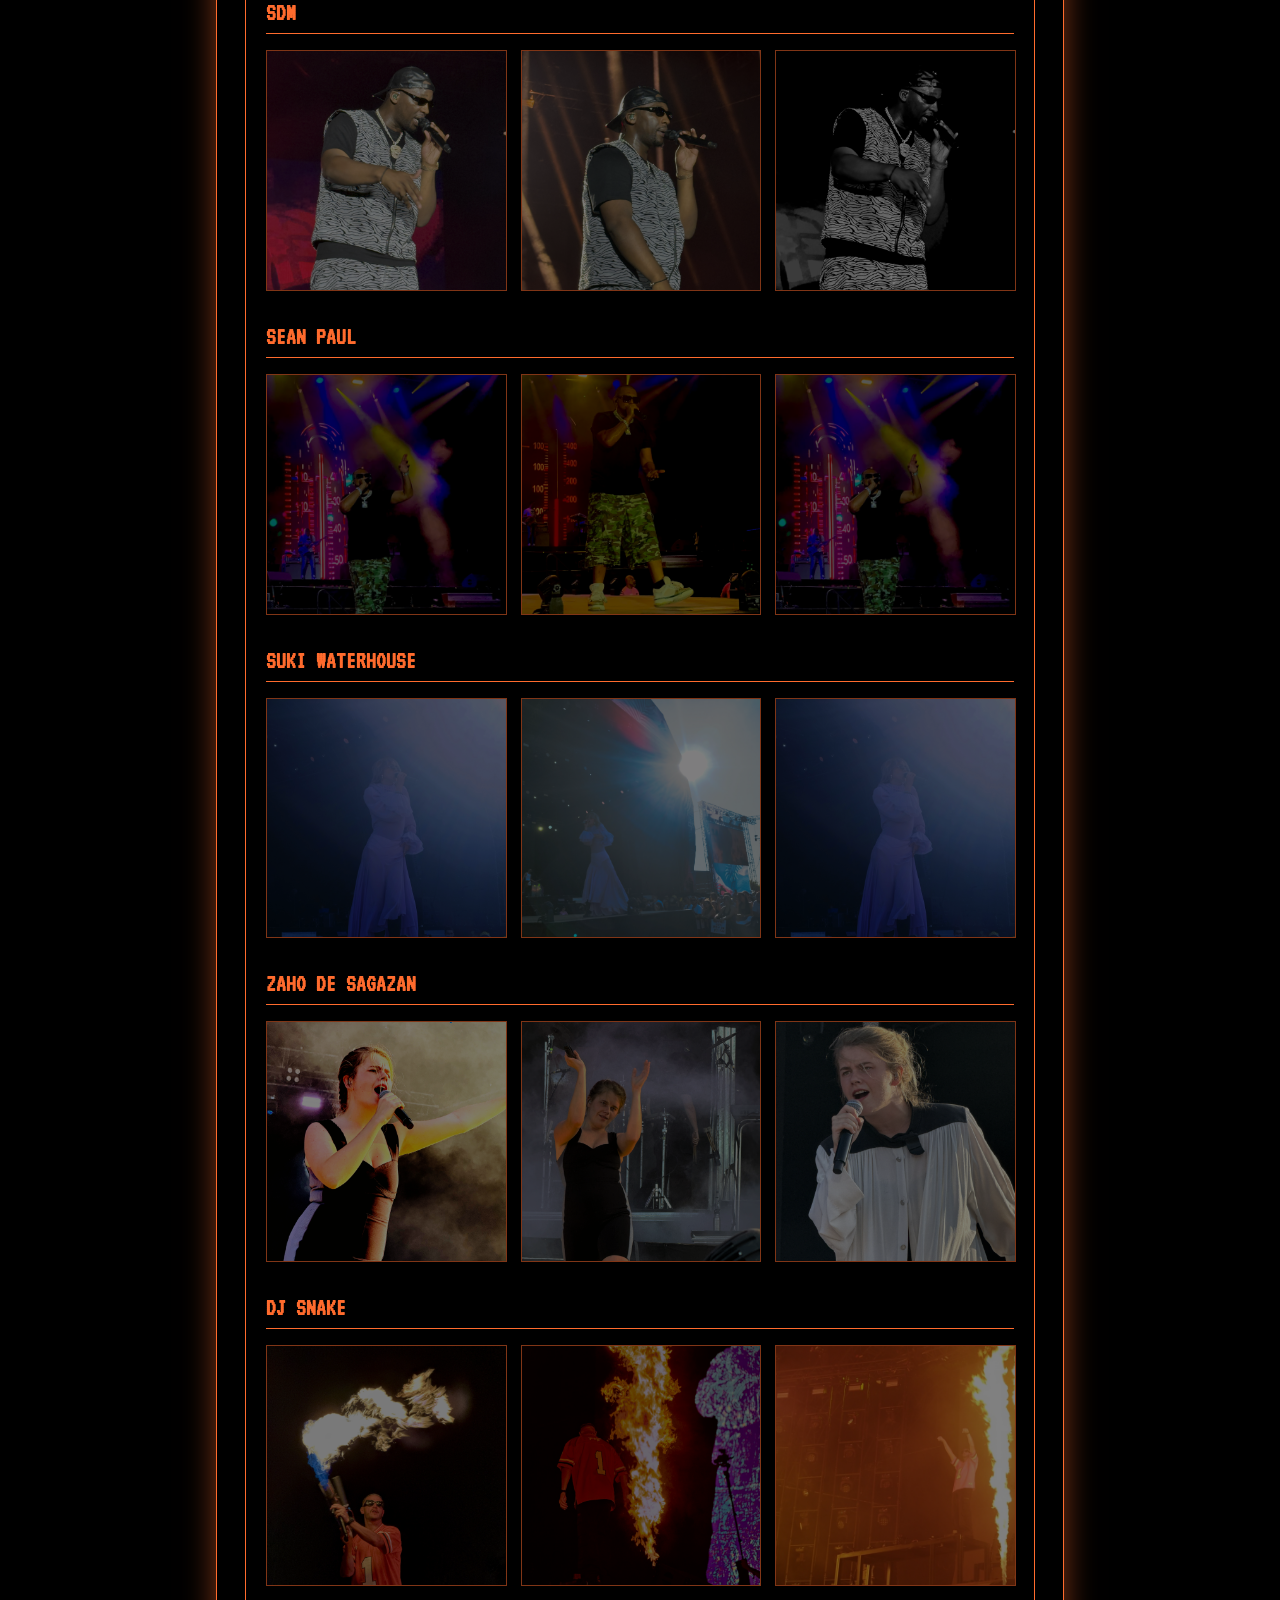
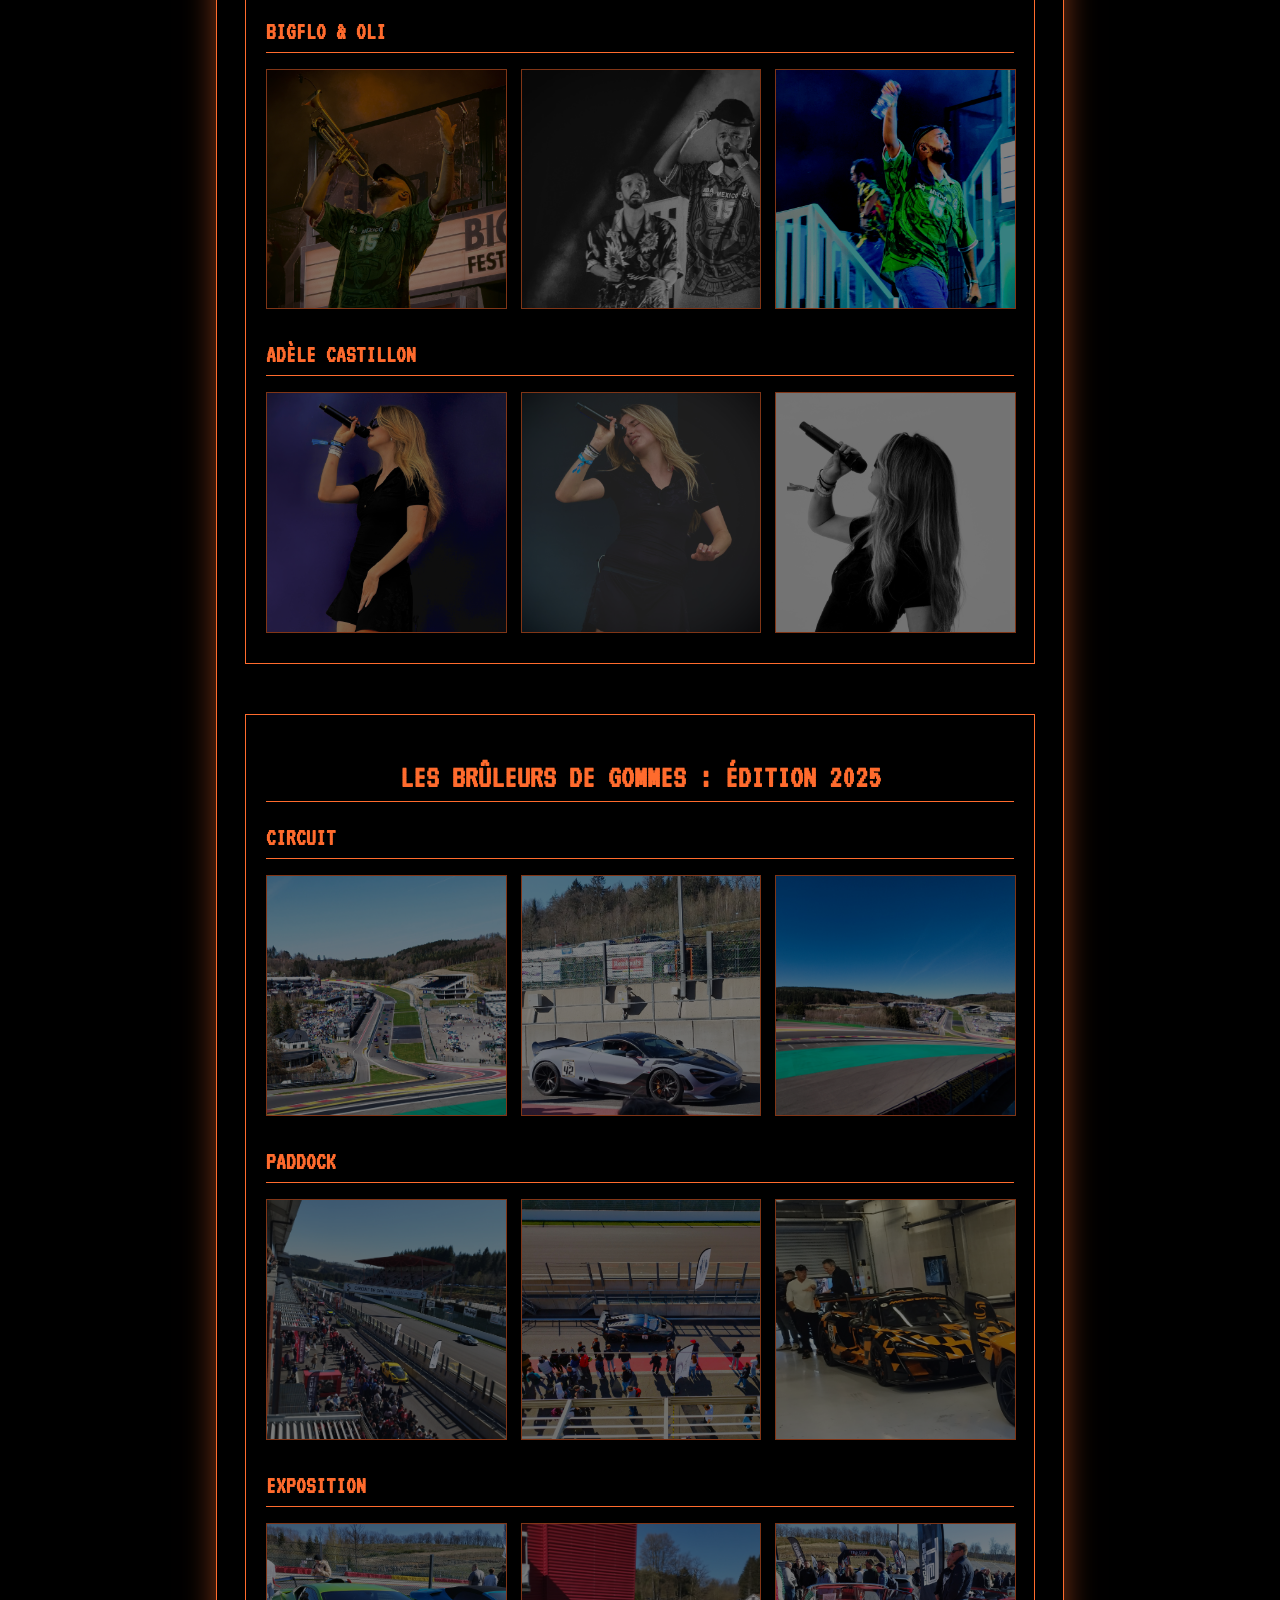
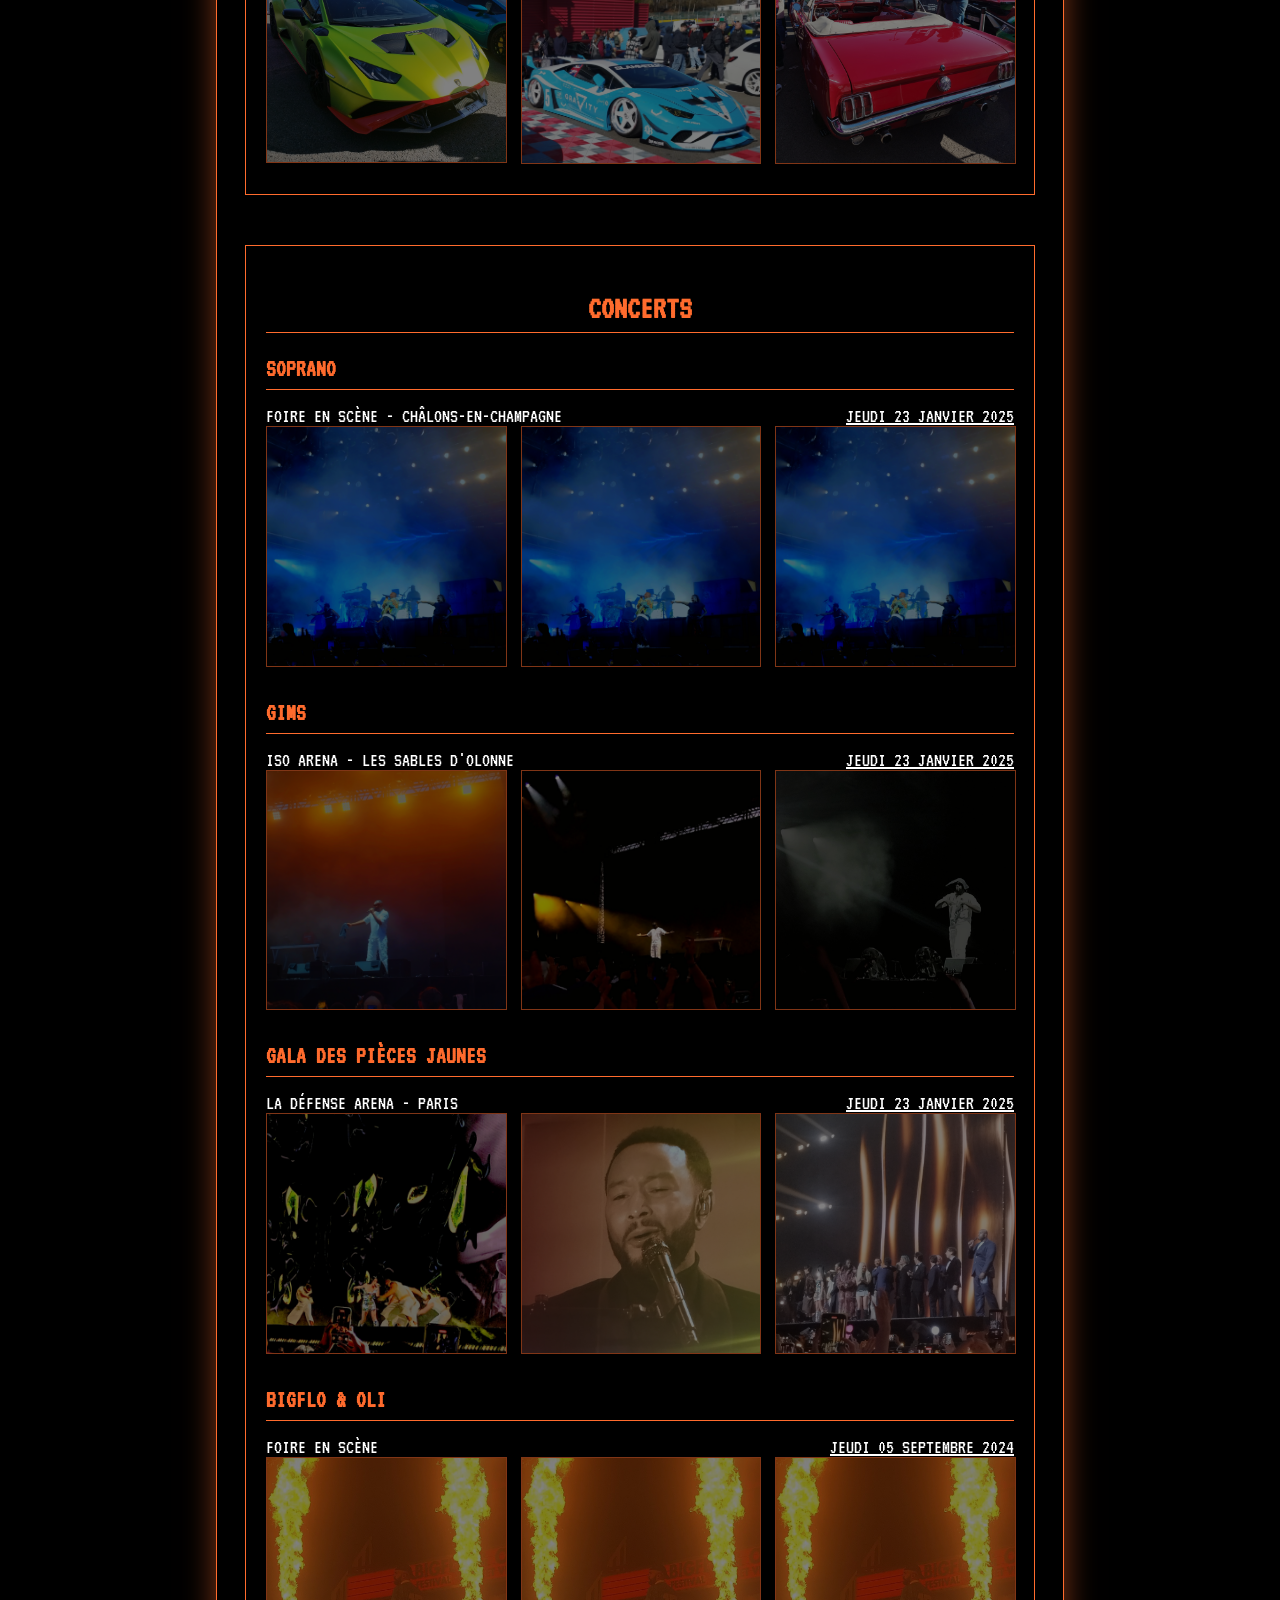
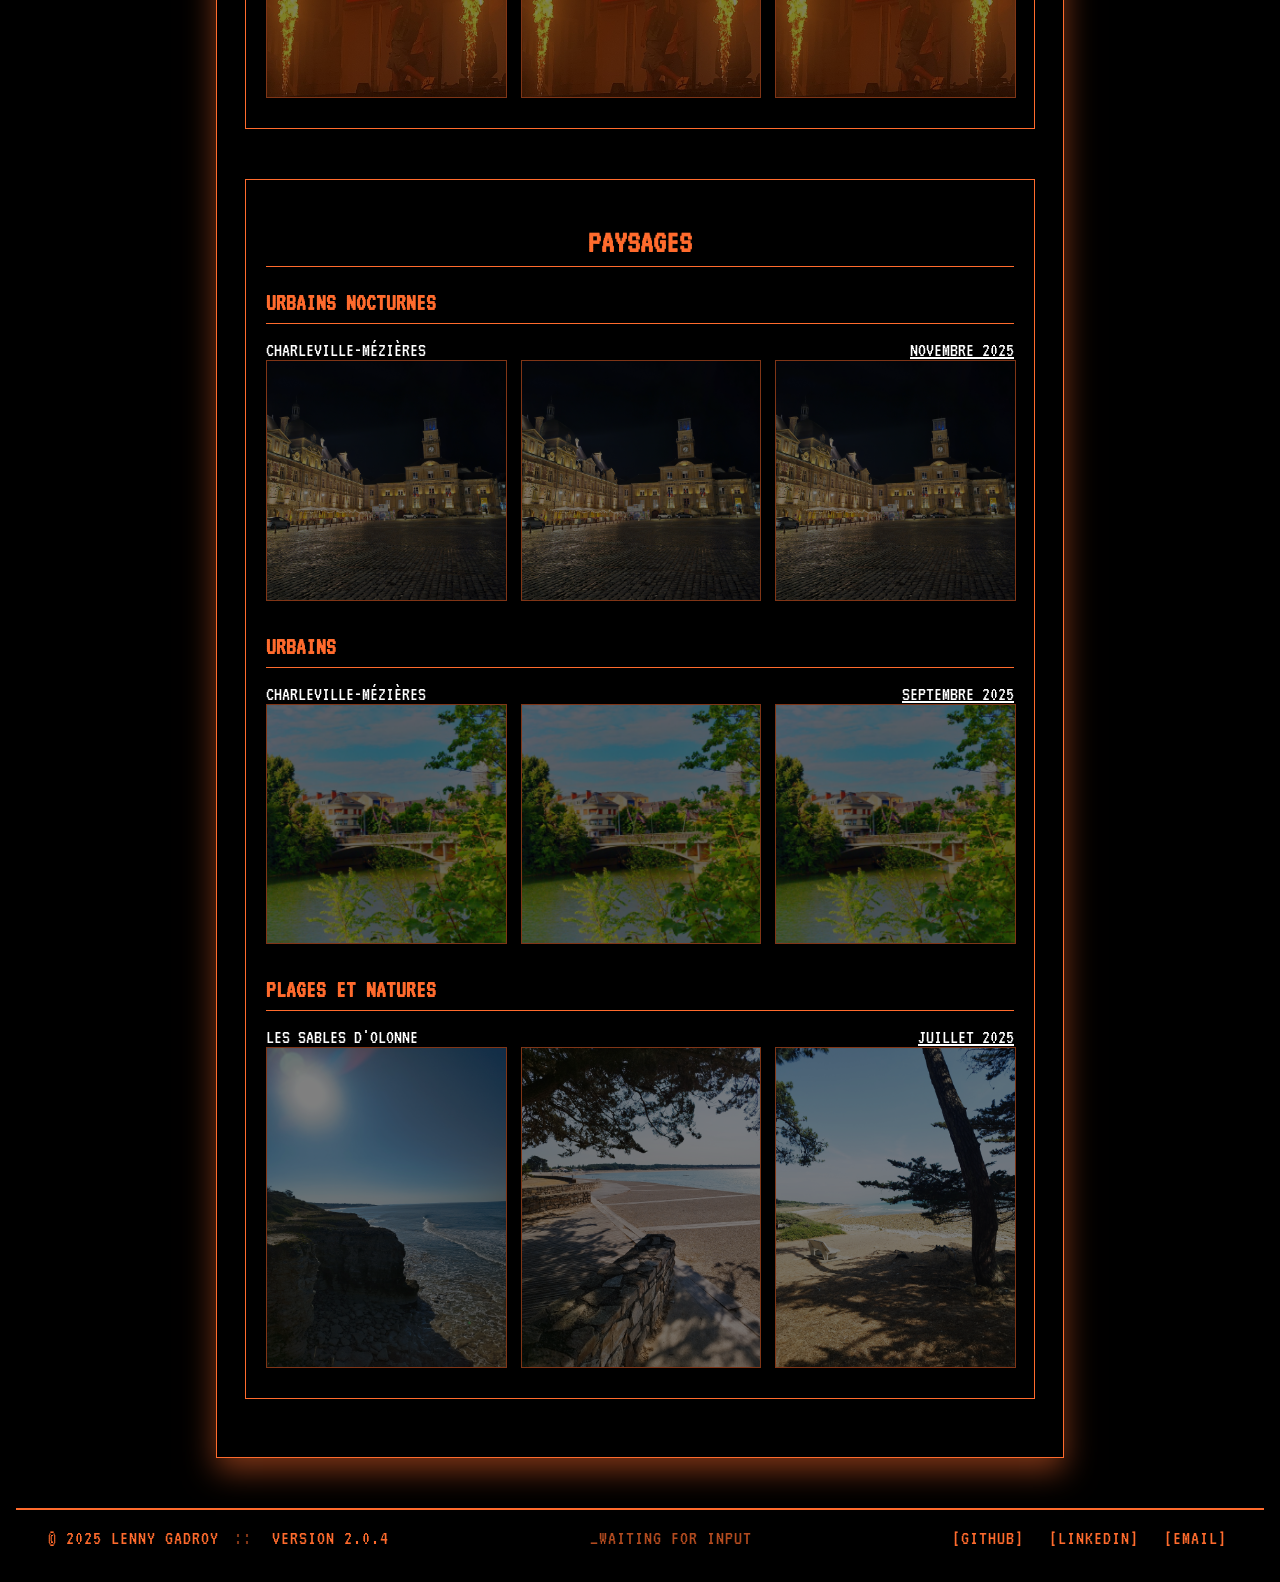
==== commit 2e844811: "add pictures" ====
--- a/albums.html
+++ b/albums.html
@@ -22,6 +22,7 @@
                     <li><a href="projects.html">Projets</a></li>
                     <li><a href="reals.html">Réalisations</a></li>
                     <li class="active"><a href="albums.html">Albums</a></li>
+                    <li><a href="skills.html">Compétences</a></li>
                     <li><a href="cv.html">Curriculum</a></li>
                     <li><a href="contact.html">Contact</a></li>
                 </ul>
@@ -69,7 +70,7 @@
                         <img src="img/Albums/Cab/AlanWalker/1.jpg">
                     </div>
                     <div class="middle-part">
-                        <img src="img/Albums/Cab/AlanWalker/2.jpg">
+                        <img src="img/Albums/Cab/AlanWalker/1.jpg">
                     </div>
                     <div class="right-part">
                         <img src="img/Albums/Cab/AlanWalker/3.jpg">
@@ -84,7 +85,7 @@
                         <img src="img/Albums/Cab/Booba/2.jpg">
                     </div>
                     <div class="right-part">
-                        <img src="img/Albums/Cab/Booba/3.jpg">
+                        <img src="img/Albums/Cab/Booba/1.jpg">
                     </div>
                 </div>
                 <h3 class="panel-subtitle">SDM</h3>
@@ -108,7 +109,7 @@
                         <img src="img/Albums/Cab/SeanPaul/2.jpg">
                     </div>
                     <div class="right-part">
-                        <img src="img/Albums/Cab/SeanPaul/3.jpg">
+                        <img src="img/Albums/Cab/SeanPaul/1.jpg">
                     </div>
                 </div>
                 <h3 class="panel-subtitle">Suki Waterhouse</h3>
@@ -120,7 +121,7 @@
                         <img src="img/Albums/Cab/SukiWaterhouse/2.jpg">
                     </div>
                     <div class="right-part">
-                        <img src="img/Albums/Cab/SukiWaterhouse/3.jpg">
+                        <img src="img/Albums/Cab/SukiWaterhouse/1.jpg">
                     </div>
                 </div>
                 <h3 class="panel-subtitle">Zaho de Sagazan</h3>
@@ -210,18 +211,6 @@
                         <img src="img/Albums/BDGM/Expo/3.jpg">
                     </div>
                 </div>
-                <h3 class="panel-subtitle">Mécanique</h3>
-                <div class="grid-col">
-                    <div class="left-part">
-                        <img src="img/Albums/BDGM/Meca/1.jpg">
-                    </div>
-                    <div class="middle-part">
-                        <img src="img/Albums/BDGM/Meca/2.jpg">
-                    </div>
-                    <div class="right-part">
-                        <img src="img/Albums/BDGM/Meca/3.jpg">
-                    </div>
-                </div>
             </div>
             <div id="musics" class="panel">
                 <h2 class="panel-title">Concerts</h2>
@@ -235,10 +224,10 @@
                         <img src="img/Albums/Concerts/Soprano/1.jpg">
                     </div>
                     <div class="middle-part">
-                        <img src="img/Albums/Concerts/Soprano/2.jpg">
-                    </div>
-                    <div class="right-part">
-                        <img src="img/Albums/Concerts/Soprano/3.jpg">
+                        <img src="img/Albums/Concerts/Soprano/1.jpg">
+                    </div>
+                    <div class="right-part">
+                        <img src="img/Albums/Concerts/Soprano/1.jpg">
                     </div>
                 </div>
                 <h3 class="panel-subtitle">Gims</h3>
@@ -271,6 +260,22 @@
                     </div>
                     <div class="right-part">
                         <img src="img/Albums/Concerts/Gala/3.jpg">
+                    </div>
+                </div>
+                <h3 class="panel-subtitle">Bigflo & Oli</h3>
+                <div class="left-right">
+                    <span>Foire en Scène</span>
+                    <span><u>Jeudi 05 Septembre 2024</u></span>
+                </div>
+                <div class="grid-col">
+                    <div class="left-part">
+                        <img src="img/Albums/Concerts/BO/1.jpg">
+                    </div>
+                    <div class="middle-part">
+                        <img src="img/Albums/Concerts/BO/1.jpg">
+                    </div>
+                    <div class="right-part">
+                        <img src="img/Albums/Concerts/BO/1.jpg">
                     </div>
                 </div>
             </div>
@@ -286,10 +291,10 @@
                         <img src="img/Albums/Lands/CMZ/1.jpg">
                     </div>
                     <div class="middle-part">
-                        <img src="img/Albums/Lands/CMZ/2.jpg">
-                    </div>
-                    <div class="right-part">
-                        <img src="img/Albums/Lands/CMZ/3.jpg">
+                        <img src="img/Albums/Lands/CMZ/1.jpg">
+                    </div>
+                    <div class="right-part">
+                        <img src="img/Albums/Lands/CMZ/1.jpg">
                     </div>
                 </div>
                 <h3 class="panel-subtitle">Urbains</h3>
@@ -302,10 +307,10 @@
                         <img src="img/Albums/Lands/CMZ/4.jpg">
                     </div>
                     <div class="middle-part">
-                        <img src="img/Albums/Lands/CMZ/5.jpg">
-                    </div>
-                    <div class="right-part">
-                        <img src="img/Albums/Lands/CMZ/6.jpg">
+                        <img src="img/Albums/Lands/CMZ/4.jpg">
+                    </div>
+                    <div class="right-part">
+                        <img src="img/Albums/Lands/CMZ/4.jpg">
                     </div>
                 </div>
                 <h3 class="panel-subtitle">Plages et Natures</h3>
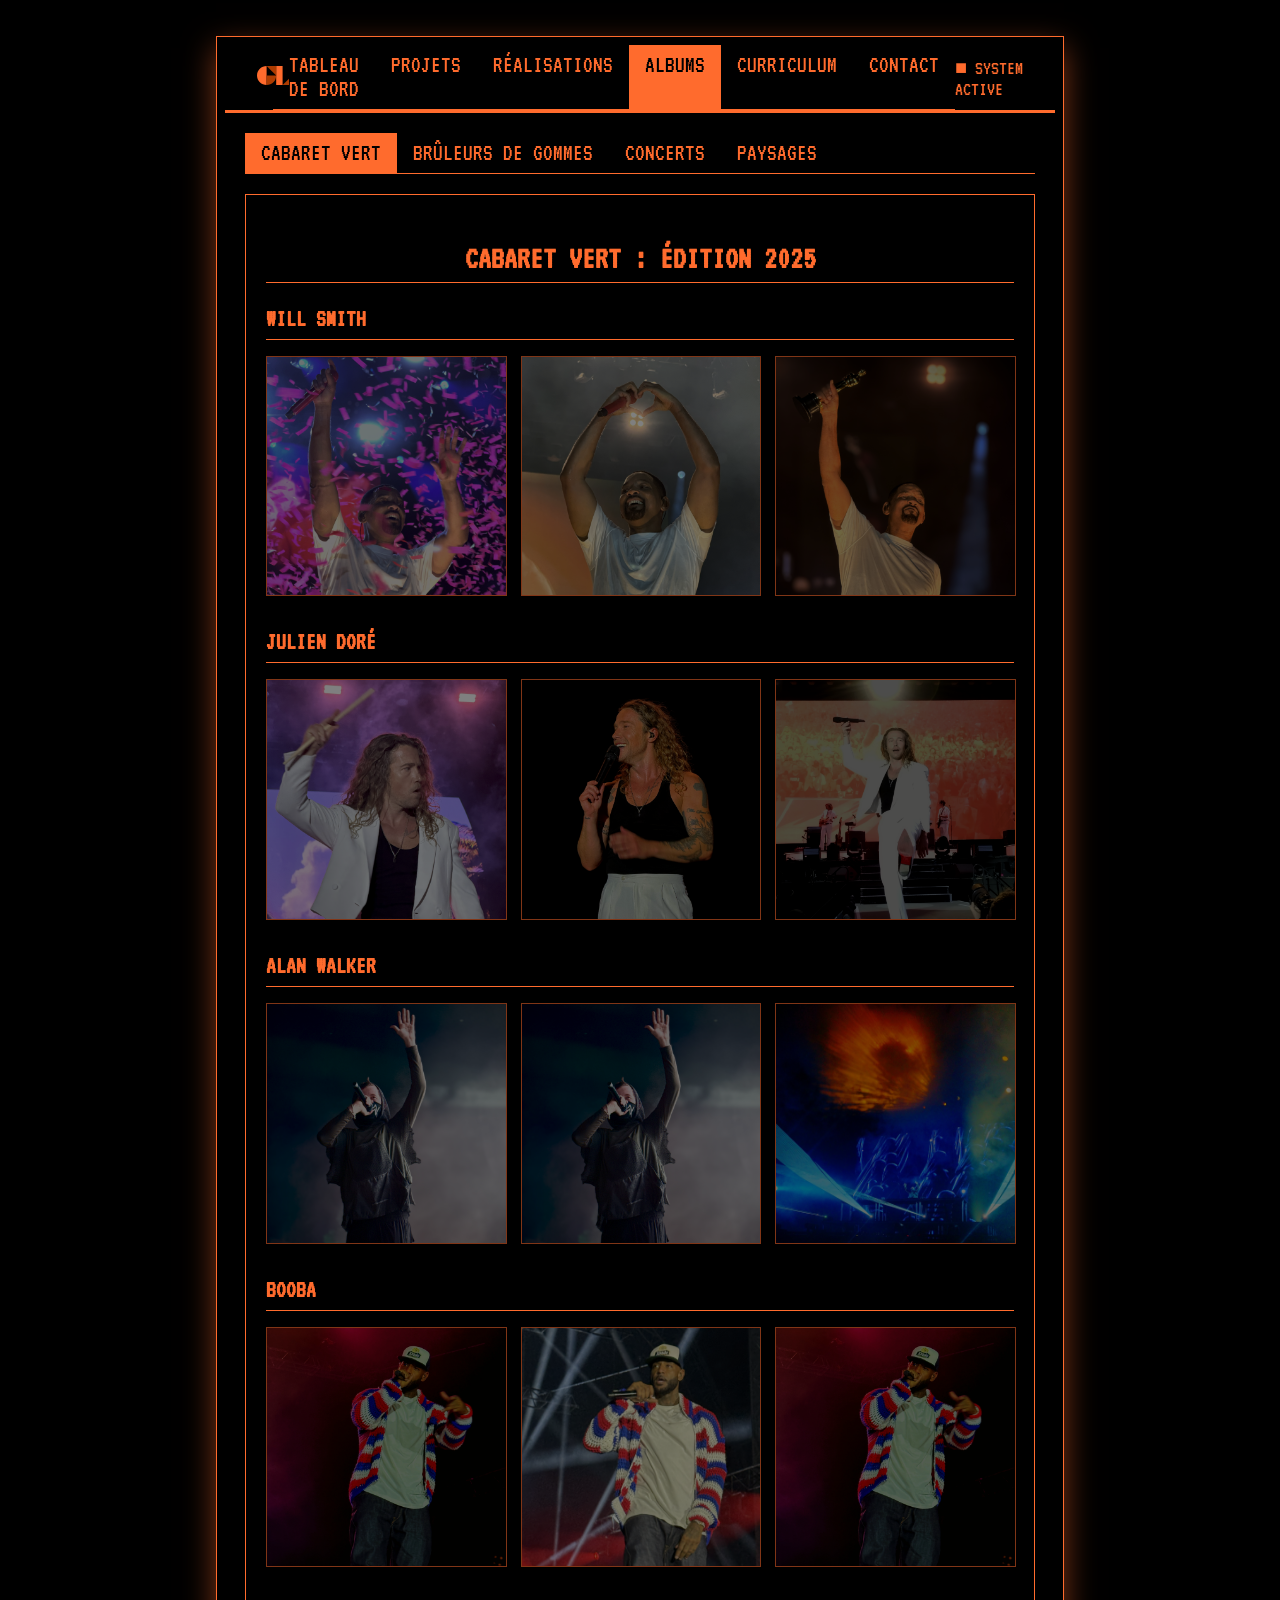
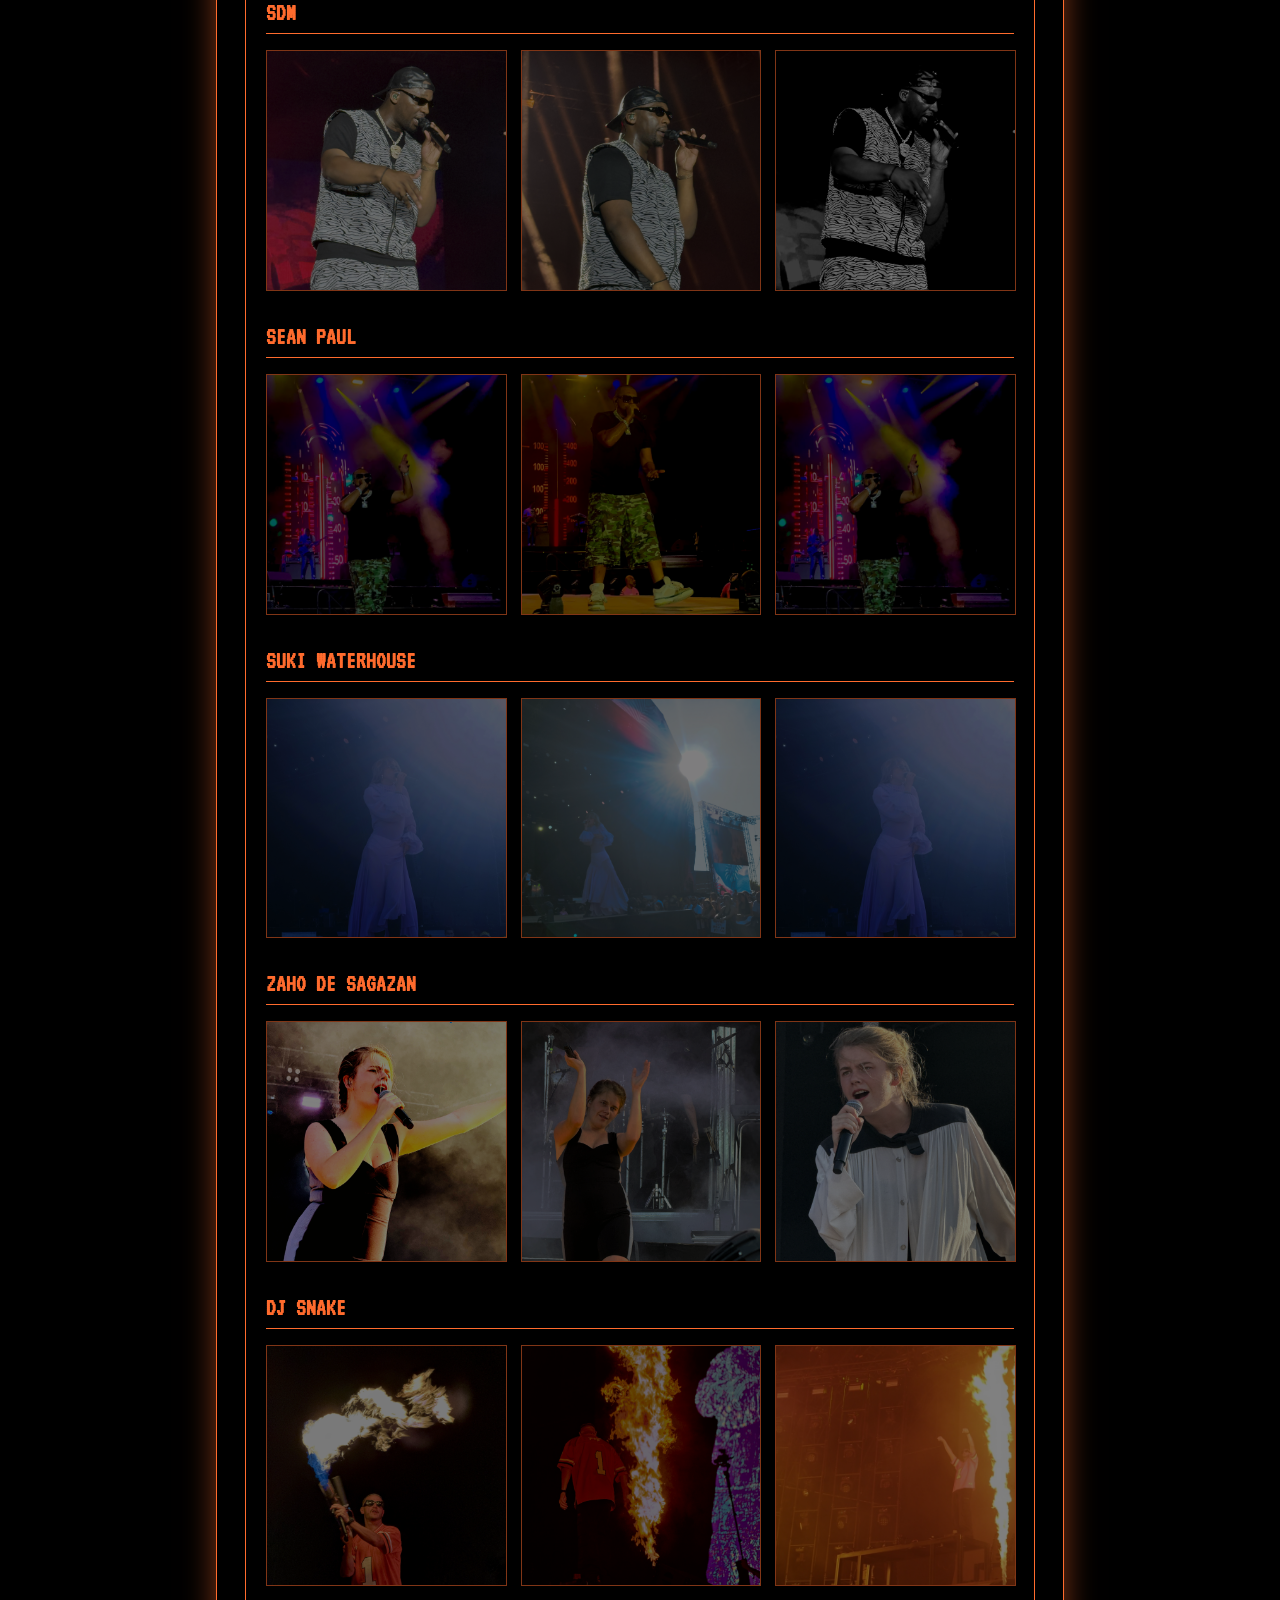
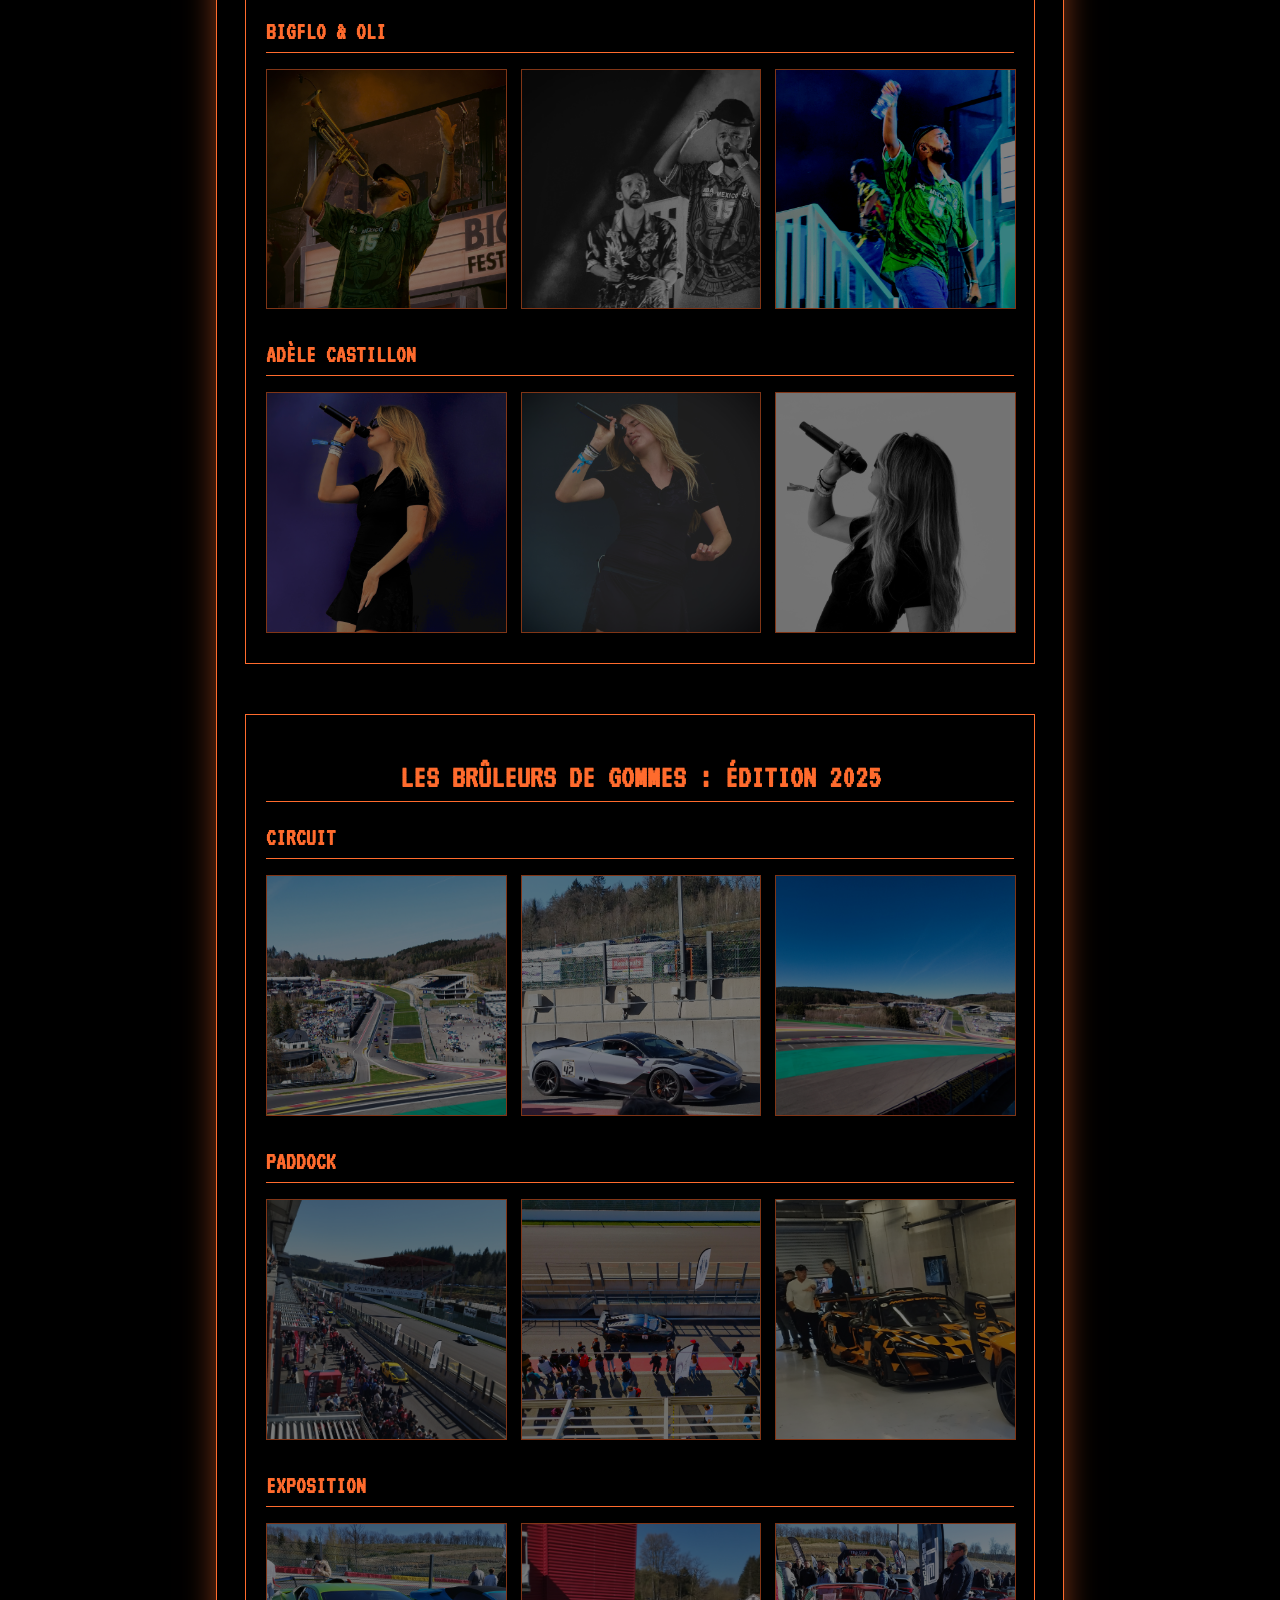
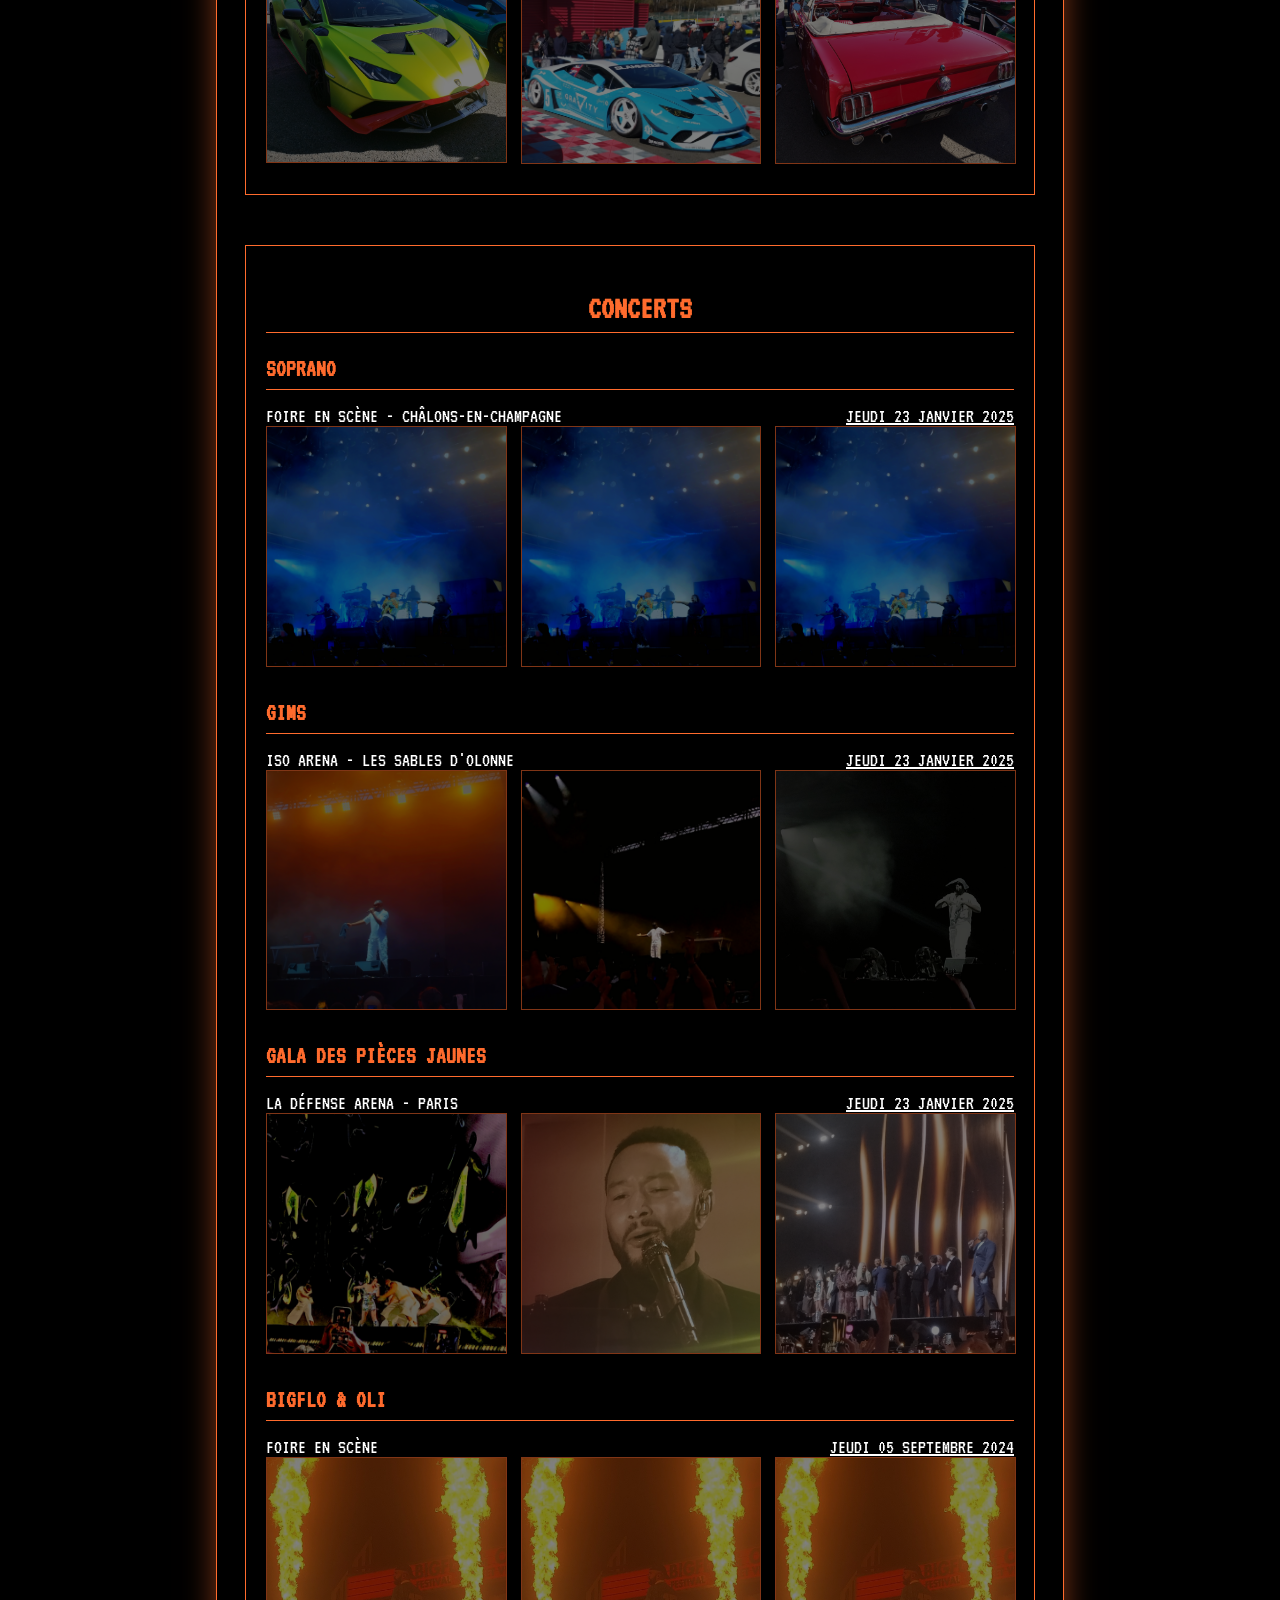
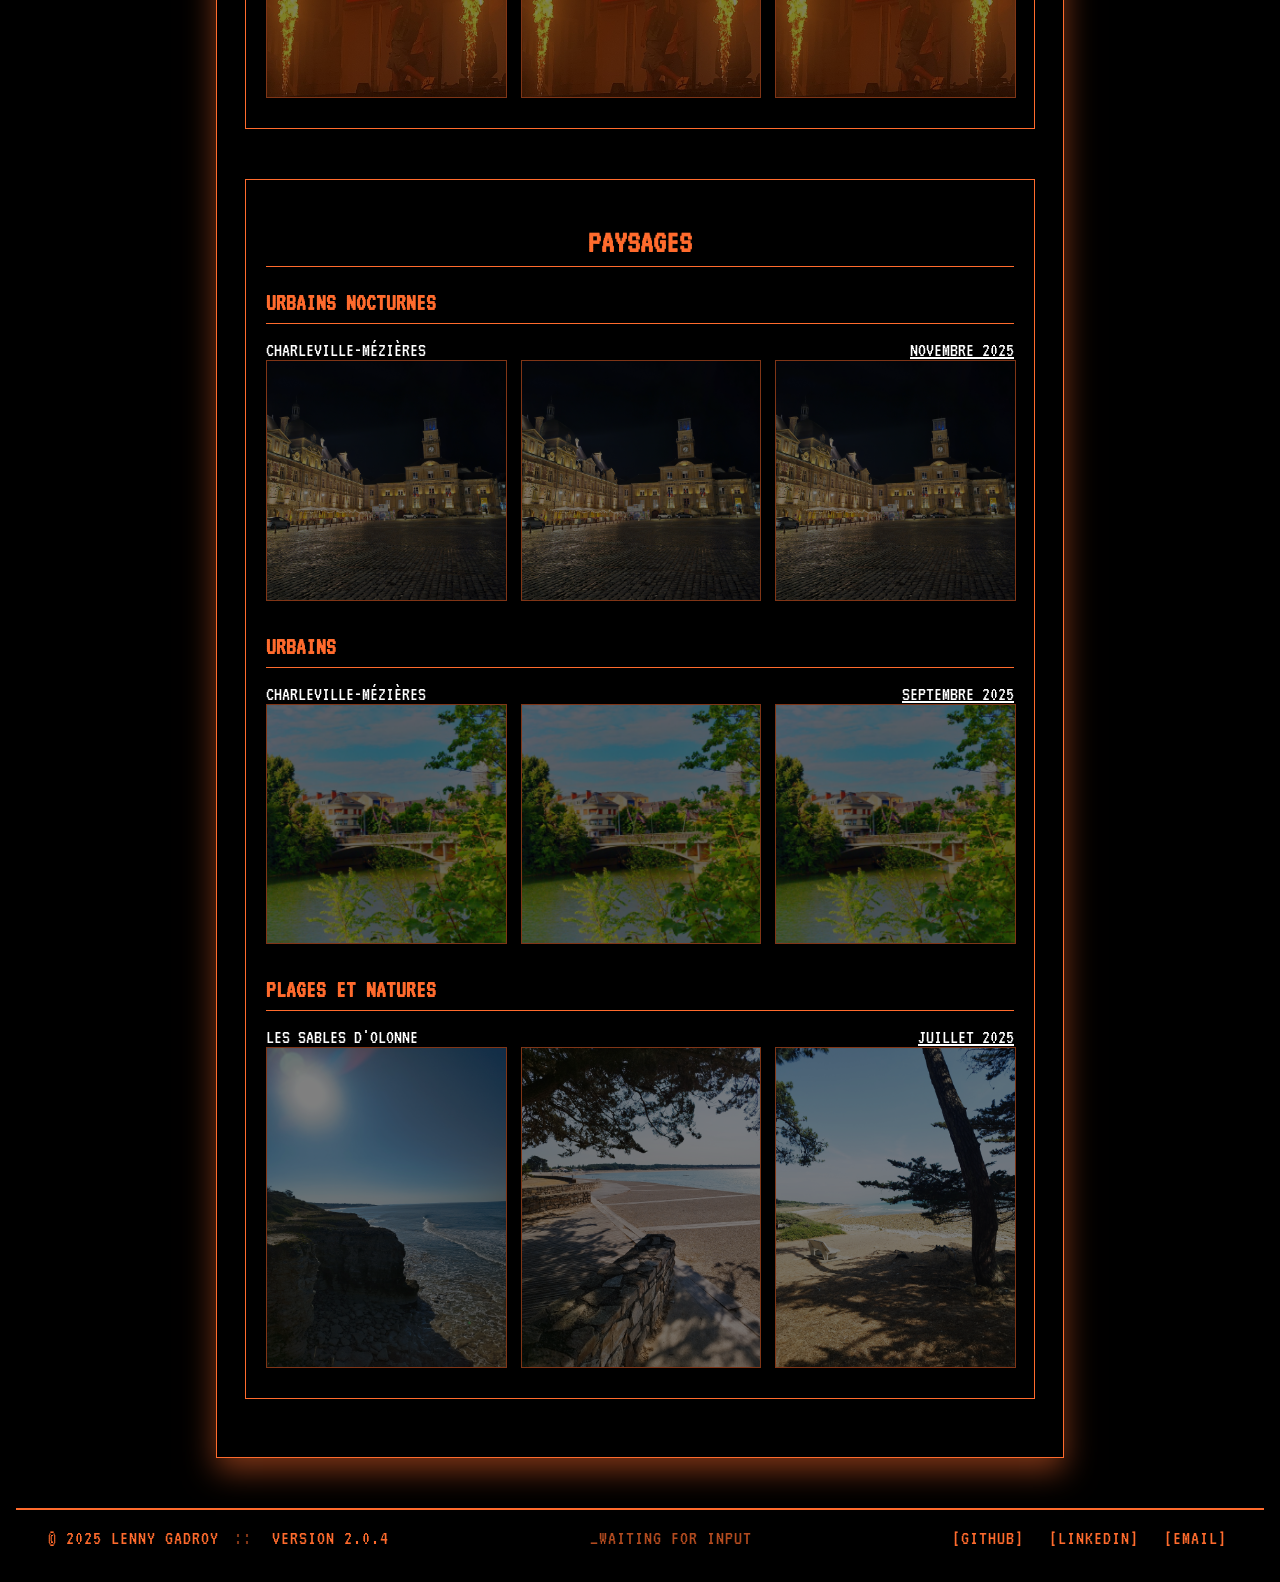
==== commit 4333da44: "remove link" ====
--- a/albums.html
+++ b/albums.html
@@ -22,7 +22,6 @@
                     <li><a href="projects.html">Projets</a></li>
                     <li><a href="reals.html">Réalisations</a></li>
                     <li class="active"><a href="albums.html">Albums</a></li>
-                    <li><a href="skills.html">Compétences</a></li>
                     <li><a href="cv.html">Curriculum</a></li>
                     <li><a href="contact.html">Contact</a></li>
                 </ul>
@@ -349,4 +348,4 @@
     </footer>
     <script src="assets/script.js"></script>
 </body>
-</html>+</html>
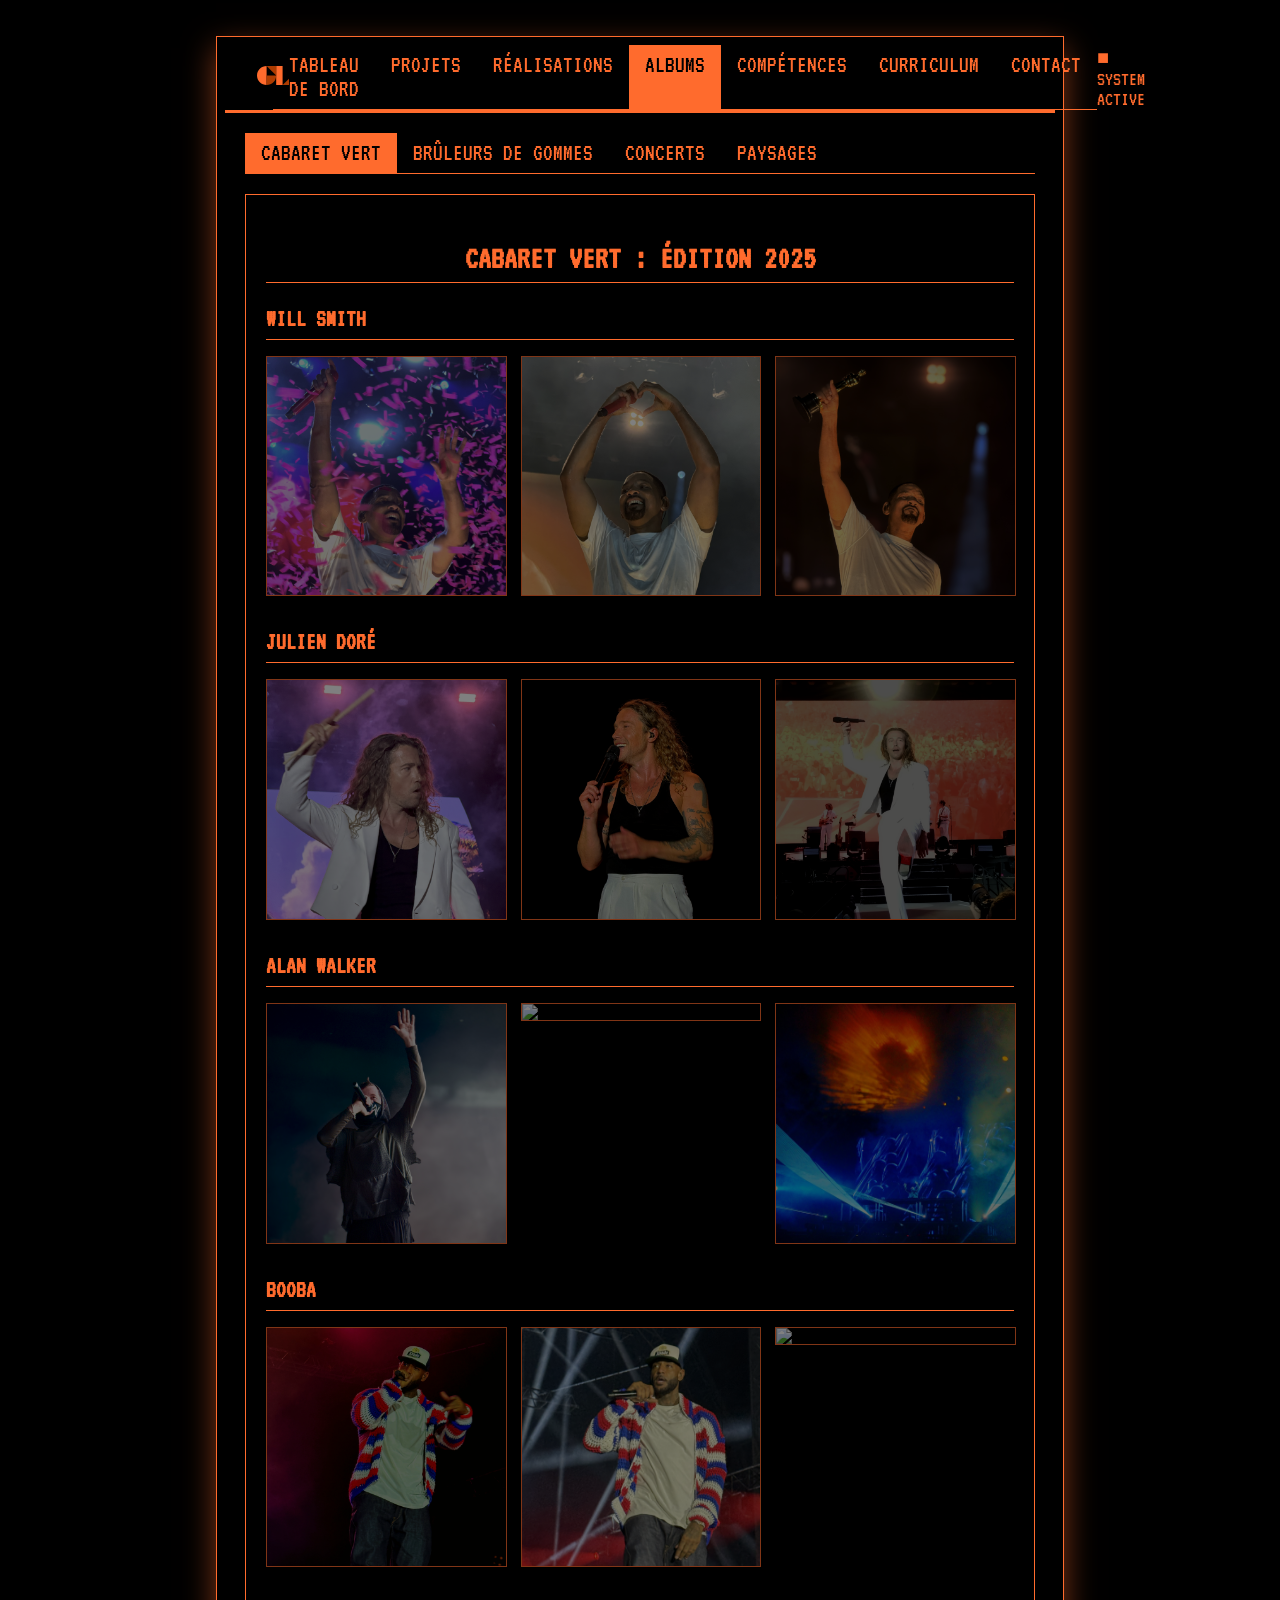
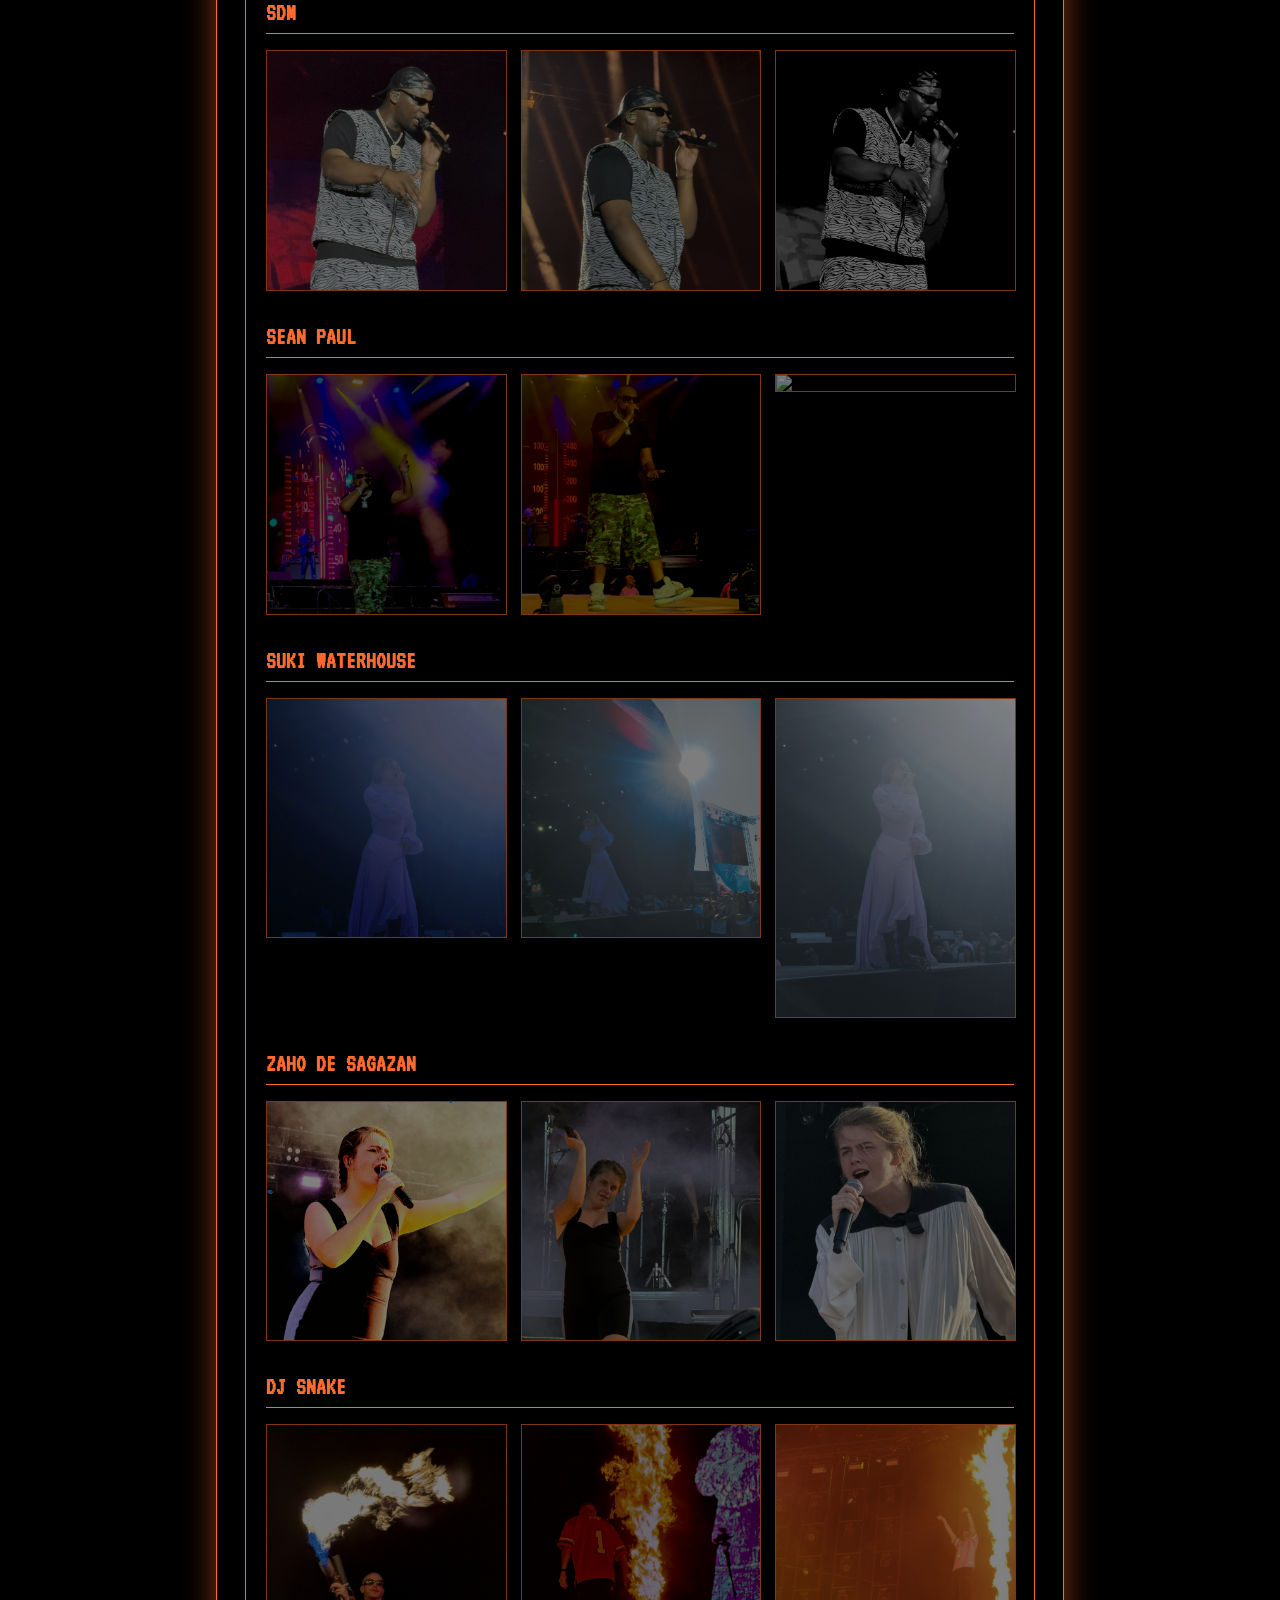
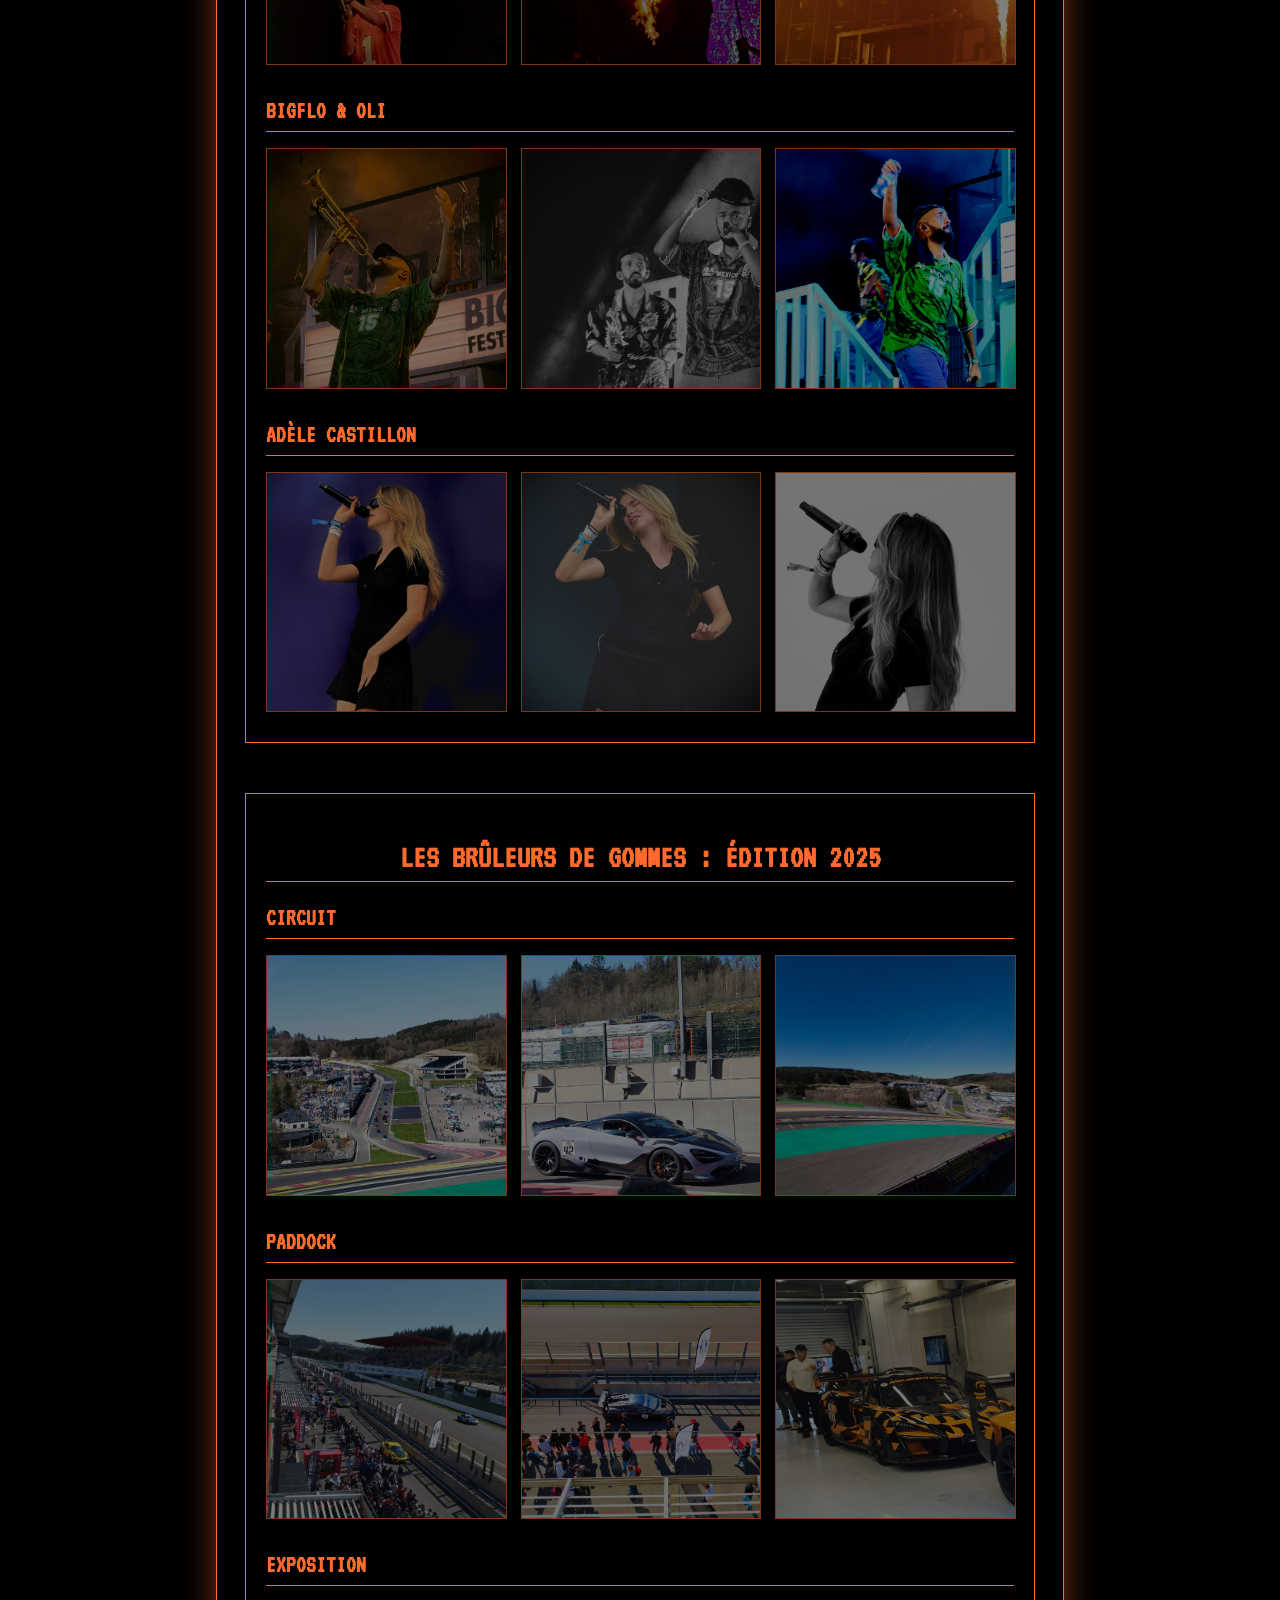
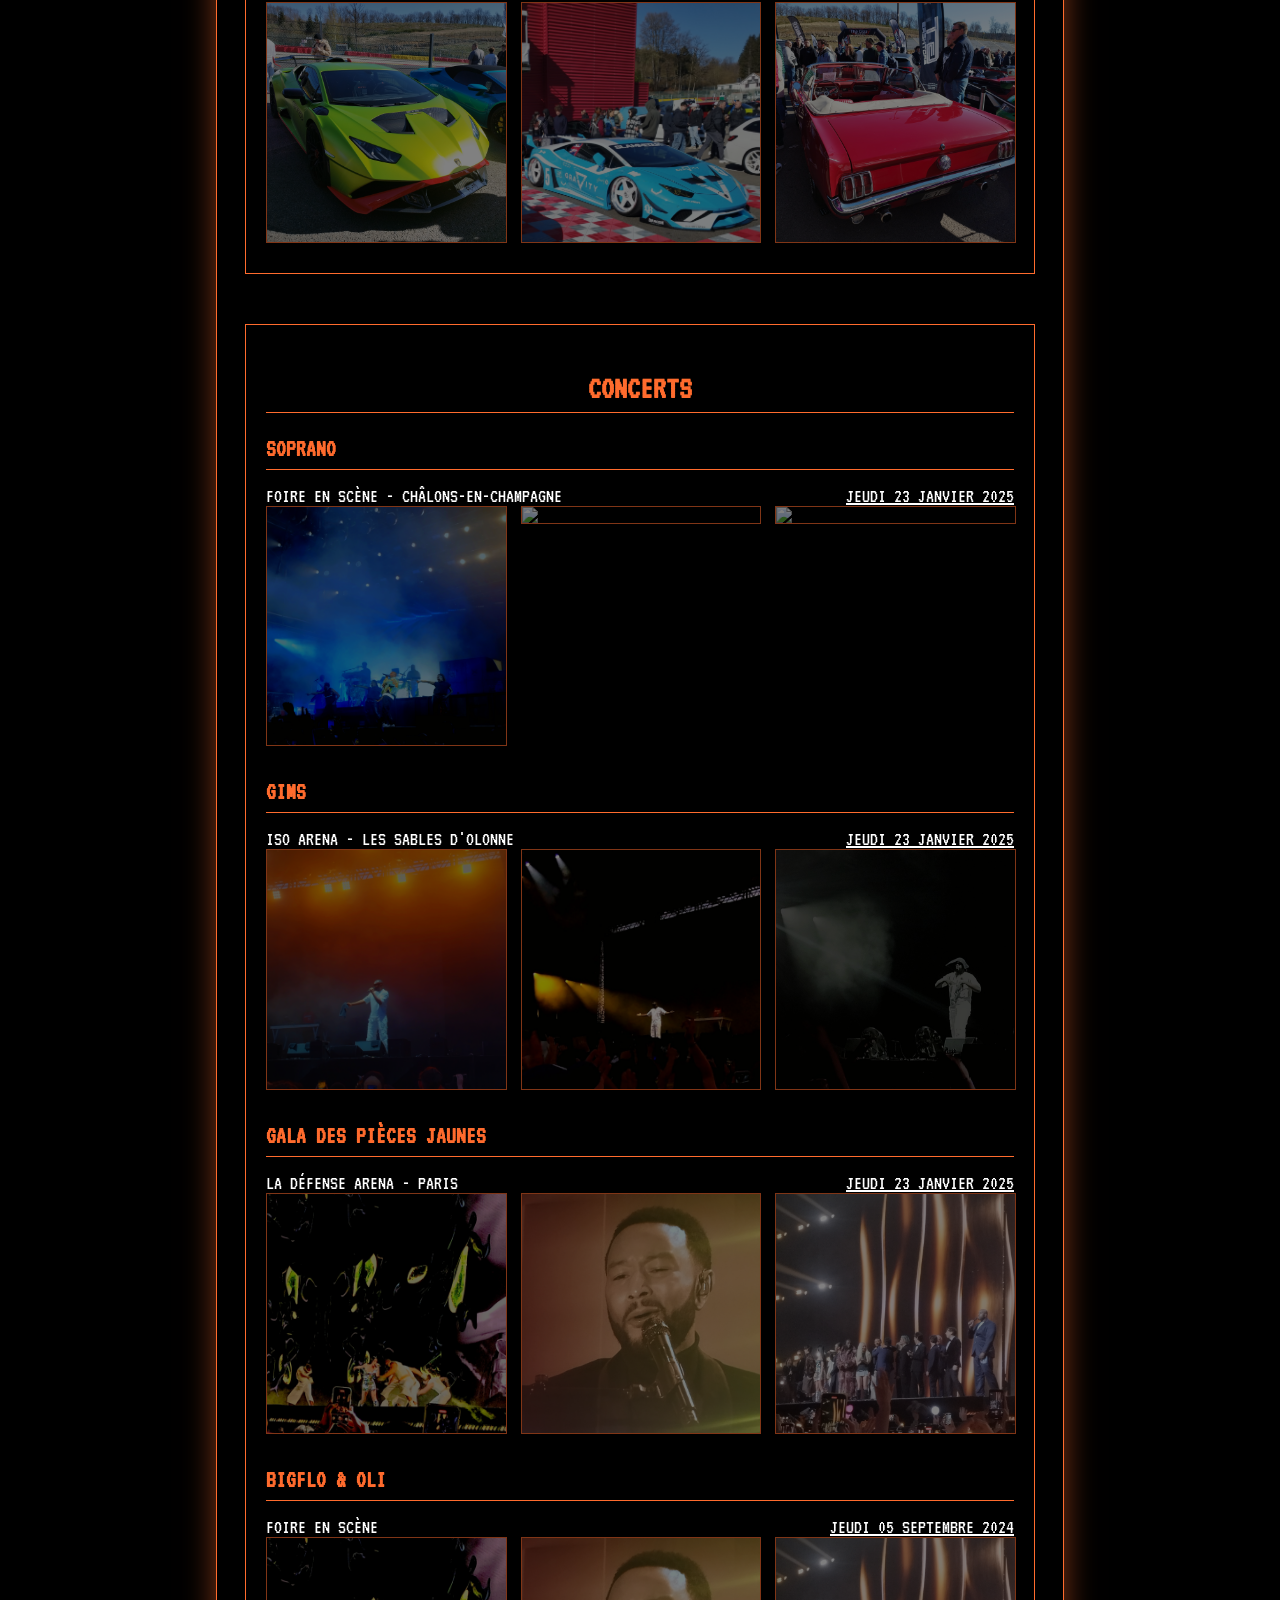
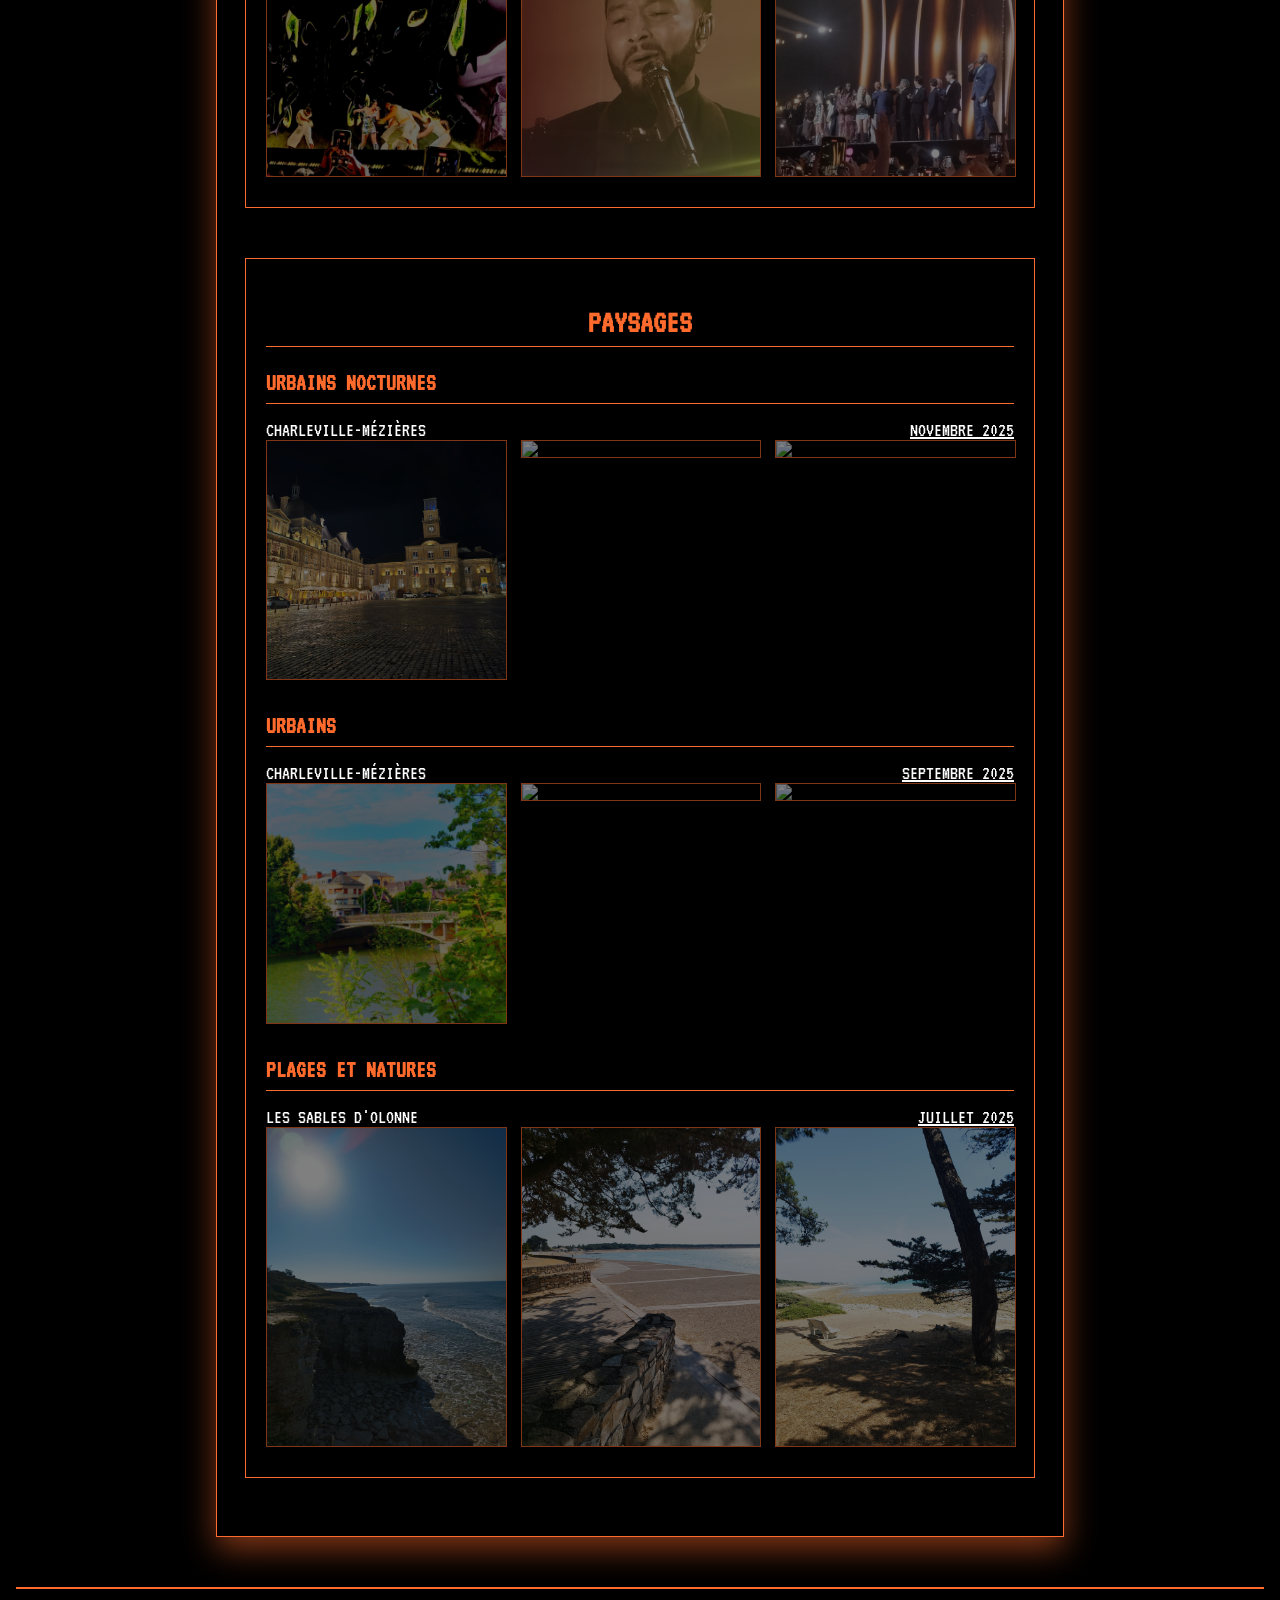
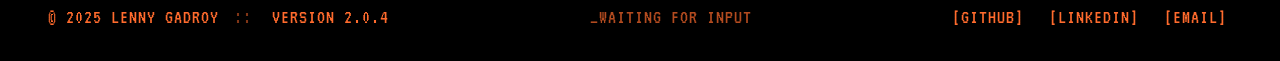
==== commit 04291e38: "update new Portfolio to add Skill's page" ====
--- a/albums.html
+++ b/albums.html
@@ -22,6 +22,7 @@
                     <li><a href="projects.html">Projets</a></li>
                     <li><a href="reals.html">Réalisations</a></li>
                     <li class="active"><a href="albums.html">Albums</a></li>
+                    <li><a href="skills.html">Compétences</a></li>
                     <li><a href="cv.html">Curriculum</a></li>
                     <li><a href="contact.html">Contact</a></li>
                 </ul>
@@ -69,7 +70,7 @@
                         <img src="img/Albums/Cab/AlanWalker/1.jpg">
                     </div>
                     <div class="middle-part">
-                        <img src="img/Albums/Cab/AlanWalker/1.jpg">
+                        <img src="img/Albums/Cab/AlanWalker/2.jpg">
                     </div>
                     <div class="right-part">
                         <img src="img/Albums/Cab/AlanWalker/3.jpg">
@@ -84,7 +85,7 @@
                         <img src="img/Albums/Cab/Booba/2.jpg">
                     </div>
                     <div class="right-part">
-                        <img src="img/Albums/Cab/Booba/1.jpg">
+                        <img src="img/Albums/Cab/Booba/3.jpg">
                     </div>
                 </div>
                 <h3 class="panel-subtitle">SDM</h3>
@@ -108,7 +109,7 @@
                         <img src="img/Albums/Cab/SeanPaul/2.jpg">
                     </div>
                     <div class="right-part">
-                        <img src="img/Albums/Cab/SeanPaul/1.jpg">
+                        <img src="img/Albums/Cab/SeanPaul/3.jpg">
                     </div>
                 </div>
                 <h3 class="panel-subtitle">Suki Waterhouse</h3>
@@ -120,7 +121,7 @@
                         <img src="img/Albums/Cab/SukiWaterhouse/2.jpg">
                     </div>
                     <div class="right-part">
-                        <img src="img/Albums/Cab/SukiWaterhouse/1.jpg">
+                        <img src="img/Albums/Cab/SukiWaterhouse/3.jpg">
                     </div>
                 </div>
                 <h3 class="panel-subtitle">Zaho de Sagazan</h3>
@@ -223,10 +224,10 @@
                         <img src="img/Albums/Concerts/Soprano/1.jpg">
                     </div>
                     <div class="middle-part">
-                        <img src="img/Albums/Concerts/Soprano/1.jpg">
-                    </div>
-                    <div class="right-part">
-                        <img src="img/Albums/Concerts/Soprano/1.jpg">
+                        <img src="img/Albums/Concerts/Soprano/2.jpg">
+                    </div>
+                    <div class="right-part">
+                        <img src="img/Albums/Concerts/Soprano/3.jpg">
                     </div>
                 </div>
                 <h3 class="panel-subtitle">Gims</h3>
@@ -268,13 +269,13 @@
                 </div>
                 <div class="grid-col">
                     <div class="left-part">
-                        <img src="img/Albums/Concerts/BO/1.jpg">
-                    </div>
-                    <div class="middle-part">
-                        <img src="img/Albums/Concerts/BO/1.jpg">
-                    </div>
-                    <div class="right-part">
-                        <img src="img/Albums/Concerts/BO/1.jpg">
+                        <img src="img/Albums/Concerts/Gala/1.jpg">
+                    </div>
+                    <div class="middle-part">
+                        <img src="img/Albums/Concerts/Gala/2.jpg">
+                    </div>
+                    <div class="right-part">
+                        <img src="img/Albums/Concerts/Gala/3.jpg">
                     </div>
                 </div>
             </div>
@@ -290,10 +291,10 @@
                         <img src="img/Albums/Lands/CMZ/1.jpg">
                     </div>
                     <div class="middle-part">
-                        <img src="img/Albums/Lands/CMZ/1.jpg">
-                    </div>
-                    <div class="right-part">
-                        <img src="img/Albums/Lands/CMZ/1.jpg">
+                        <img src="img/Albums/Lands/CMZ/2.jpg">
+                    </div>
+                    <div class="right-part">
+                        <img src="img/Albums/Lands/CMZ/3.jpg">
                     </div>
                 </div>
                 <h3 class="panel-subtitle">Urbains</h3>
@@ -306,10 +307,10 @@
                         <img src="img/Albums/Lands/CMZ/4.jpg">
                     </div>
                     <div class="middle-part">
-                        <img src="img/Albums/Lands/CMZ/4.jpg">
-                    </div>
-                    <div class="right-part">
-                        <img src="img/Albums/Lands/CMZ/4.jpg">
+                        <img src="img/Albums/Lands/CMZ/5.jpg">
+                    </div>
+                    <div class="right-part">
+                        <img src="img/Albums/Lands/CMZ/6.jpg">
                     </div>
                 </div>
                 <h3 class="panel-subtitle">Plages et Natures</h3>
@@ -348,4 +349,4 @@
     </footer>
     <script src="assets/script.js"></script>
 </body>
-</html>
+</html>
--- a/assets/style.css
+++ b/assets/style.css
@@ -1,10 +1,10 @@
 @font-face {
-    font-family: 'TVA' ;
-    src: url('TVA.ttf') format('truetype') ;
+    font-family: 'TVA';
+    src: url('TVA.ttf') format('truetype');
 }
 
 :root {
-/* Main Colors */
+    /* Main Colors */
     --Primary: #FF6B2D;
     --Primary-RGB: 255, 107, 45;
     --Secondary: #AC3B00;
@@ -13,9 +13,9 @@
     --White: #fff;
     --Background: #000;
 
-/* Fonts */
+    /* Fonts */
     --Font-Special: 'TVA', sans-serif;
-    --Font-Serif: serif ;
+    --Font-Serif: serif;
     --SansSerif: system-ui, -apple-system, sans-serif;
 
     --Title-Size: 2rem;
@@ -31,44 +31,53 @@
     --Body-Height: 1.5;
     --SubBody-Height: 1.2;
 
-/* Borders */
+    /* Borders */
     --Border-Color: var(--Primary);
     --Border-Style: solid;
     --Border-Width: 1px;
 
-/* Box Shadow */
+    /* Box Shadow */
     --shadow-primary: 0 0.75rem 1.875rem rgba(var(--Primary-RGB), 0.5);
 }
 
 body {
     background-color: var(--Background);
     color: var(--Primary);
-    font-family: var(--Font-Special);
-    font-size: var(--Body-Size);
-    margin: 0;
-    padding: 1rem;
-    text-transform: uppercase;
-}
-
-button {
+
     font-family: var(--Font-Special);
     font-size: var(--Body-Size);
     text-transform: uppercase;
-    color: var(--Primary);
-    padding: 5px;
+
+    margin: 0;
+    padding: 1rem;
+}
+
+button {
     background-color: var(--Background);
     border: 1px solid var(--Primary);
+    color: var(--Primary);
+
+    font-family: var(--Font-Special);
+    font-size: var(--Body-Size);
+    text-transform: uppercase;
+
+    padding: 5px;
 }
 
 button:hover {
     box-shadow: 0 0 10px var(--Primary);
+
     cursor: pointer;
 }
 
-a {color: var(--Primary); text-decoration: none;}
+a {
+    color: var(--Primary);
+    text-decoration: none;
+}
 
 hr {
     border-color: var(--Primary);
+
     margin: 20px 0;
 }
 
@@ -78,60 +87,77 @@
 .tva-container {
     border: 1px solid var(--Primary);
     box-shadow: var(--shadow-primary);
+
+    margin: 20px 200px 20px 200px;
     padding: 0.5rem;
-    margin: 20px 200px 20px 200px;
 }
 
 .tva-header {
-    display: flex;
+    z-index: 1000;
+
     position: sticky;
+    top: 0;
+
+    display: flex;
+
     background-color: var(--Background);
     border-bottom: 3px solid var(--Primary);
+
     justify-content: space-between;
     align-items: center;
+
     padding: 0 1rem;
-    top: 0;
-    z-index: 1000;
-}
-
-.tva-header a {width: 5%;}
+}
+
+.tva-header a { width: 5%; }
 
 .tva-header img {
     width: 100%;
     height: 100%;
+
     padding: 1rem;
 }
 
 .hamburger {
     display: none;
-    cursor: pointer;
+
     background: transparent;
     border: none;
+    box-shadow: none;
+
     padding: 0;
-    box-shadow: none; /* Enlève l'effet hover standard de vos boutons */
-}
-
-/* Style des barres du hamburger */
+
+    cursor: pointer;
+}
+
 .bar {
-    display: block;
     width: 25px;
     height: 3px;
+
+    display: block;
+
+    background-color: var(--Primary);
+
     margin: 5px auto;
-    background-color: var(--Primary);
+
     transition: all 0.3s ease-in-out;
 }
 
 .tva-nav ul {
     display: flex;
+
     border-bottom: 1px solid var(--Primary);
     list-style: none;
+
     padding: 0;
     margin: 0;
 }
 
 .tva-nav li {
     font-size: var(--SubTitle-Size);
+
     padding: 0.5rem 1rem;
+
     cursor: pointer;
 }
 
@@ -145,50 +171,58 @@
     text-decoration: none;
 }
 
-.tva-nav li.active a {
-    color: var(--Black);
-}
+.tva-nav li.active a { color: var(--Black); }
 
 .projects .tva-nav,
 .reals .tva-nav,
 .albums .tva-nav {
+    z-index: 1000;
+
     position: sticky;
+    top: 80px;
+
     background-color: var(--Background);
+
     margin: 20px;
-    top: 80px;
-    z-index: 1000;
 }
 
 .main-grid {
     display: grid;
     grid-template-columns: 1fr 2fr 1fr;
+
+    padding: 1rem;
     gap: 1rem;
-    padding: 1rem;
 }
 
 .grid-row {
     display: grid;
     grid-template-rows: 1fr 1fr;
+
     gap: 1rem;
 }
 
 .grid-col {
     display: grid;
     grid-template-columns: 1fr 1fr;
+
     gap: 1rem;
 }
 
 .panel {
-    border: 1px solid var(--Primary);
     min-height: 250px;
     max-height: fit-content;
+
+    border: 1px solid var(--Primary);
+
     padding: 1rem;
 }
 
 .panel-title {
     border-bottom: 1px solid var(--Primary);
+
     font-size: var(--Title-Size);
     font-weight: bold;
+
     margin-bottom: 1rem;
     padding-bottom: 0.5rem;
 }
@@ -200,8 +234,10 @@
 
 .panel-subtitle {
     border-bottom: 1px solid var(--Primary);
+
     font-size: var(--SubTitle-Size);
     font-weight: bold;
+
     margin-bottom: 1rem;
     padding-bottom: 0.5rem;
 }
@@ -209,39 +245,44 @@
 .file-list {
     color: var(--White);
     list-style: none;
+
+    margin: 0;
     padding: 0;
-    margin: 0;
 }
 
 .file-list li {
     padding: 0.25rem 0.5rem;
+
     cursor: pointer;
 }
 
-.file-list li:hover {
-    background-color: var(--Primary);
-}
+.file-list li:hover { background-color: var(--Primary); }
 
 .file-list li.active {
     background-color: var(--Primary);
     color: var(--White);
 }
 
-.file-list li span, .file-list li em {
+.file-list li span,
+.file-list li em {
+    font-size: var(--Body-Size);
     text-transform: lowercase;
-    font-size: var(--Body-Size);
 }
 
 .action-icons {
     display: flex;
+
     text-align: center;
+
+    margin-bottom: 2rem;
     gap: 2rem;
-    margin-bottom: 2rem;
 }
 
 .icon-block .icon {
     display: block;
+
     font-size: var(--Title-Size);
+
     margin-bottom: 0.5rem;
 }
 
@@ -252,94 +293,112 @@
 
 .program-list li {
     font-size: var(--Body-Size);
+
     margin-bottom: 1rem;
 }
 
 .program-list li div.action-icons,
 .program-list li p,
 .program-list li p+a {
+    color: var(--White);
+
     font-size: var(--Body-Size);
+
+    margin: 0 0 0 -50px;
+}
+
+.graph-value {
     color: var(--White);
-    margin: 0 0 0 -50px;
-}
-
-.graph-value {color: var(--White); font-size: var(--Title-Size);}
-
-.graph-value .unit {font-size: var(--Body-Size)}
-
-.graph-content {
-    width: 300px;
-}
+    font-size: var(--Title-Size);
+}
+
+.graph-value .unit { font-size: var(--Body-Size); }
+
+.graph-content { width: 300px; }
 
 .graph-svg {
-    border: 1px solid var(--Primary);
     width: 100%;
     height: 150px;
+
+    border: 1px solid var(--Primary);
+
     margin-top: 1rem;
 }
 
 .tva-list {
     display: flex;
+
     border-bottom: 1px solid var(--Primary);
     list-style: none;
+
     padding: 0;
     margin: 0;
 }
 
 .tva-list li {
     font-size: var(--Body-Size);
+
     padding: 0.5rem 1rem;
+
     cursor: pointer;
 }
 
 .panel#admin .left-right.inversed {
     background-color: var(--Primary);
     color: var(--Black);
+
     font-size: var(--SubTitle-Size);
+
     padding: 3px;
 }
 
-.panel#admin .left-right {font-size: var(--Body-Size)}
-
-.inversed li {
-    font-size: var(--Body-Size);
-}
+.panel#admin .left-right { font-size: var(--Body-Size); }
+
+.inversed li { font-size: var(--Body-Size); }
 
 .tva-footer {
-    display: flex;
     grid-column: 1 / -1;
-    color: var(--Primary);
+
+    display: flex;
+
     background-color: rgba(0, 0, 0, 0.3);
     border-top: 2px solid var(--Primary);
-    font-family: var(--Font-Special);
-    text-transform: uppercase;
-    font-size: var(--Body-Size);
-    letter-spacing: 1px;
+    color: var(--Primary);
+
     justify-content: space-between;
     align-items: center;
+
+    font-family: var(--Font-Special);
+    font-size: var(--Body-Size);
+    text-transform: uppercase;
+    letter-spacing: 1px;
+
+    margin-top: 50px;
     padding: 1rem 2rem;
-    margin-top: 50px;
 }
 
 .footer-section {
     display: flex;
+
     align-items: center;
+
     gap: 15px;
 }
 
-.footer-section.left .sep {
-    opacity: 0.5;
-}
+.footer-section.left .sep { opacity: 0.5; }
 
 .footer-section.center {
+    opacity: 0.7;
+
     font-size: var(--Body-Size);
-    opacity: 0.7;
 }
 
 .footer-link {
     color: var(--Primary);
     text-decoration: none;
+
     padding: 2px 5px;
+
     transition: all 0.2s ease;
 }
 
@@ -349,19 +408,16 @@
     box-shadow: 0 0 10px var(--Primary);
 }
 
-.undefined {
-    opacity: 0.75;
-}
-
-.blink {animation: blinker 2s linear infinite;}
-@keyframes blinker {50% {opacity: 0;}}
+.undefined { opacity: 0.75; }
+
+.blink { animation: blinker 2s linear infinite; }
+
+@keyframes blinker { 50% { opacity: 0; } }
 
 /* ------
 Projects Page 
 ----- */
-.projects .grid-col {
-    margin-top: 20px;
-}
+.projects .grid-col { margin-top: 20px; }
 
 .projects h2,
 .reals h2,
@@ -377,15 +433,17 @@
     padding: 20px;
 }
 
-.projects .panel>.panel-title+.left-right>.panel-subtitle{
+.projects .panel>.panel-title+.left-right>.panel-subtitle {
     border-bottom: none;
+
     padding-bottom: 0;
 }
 
 .projects .left-part,
 .projects .right-part,
 .projects .one-part {
-    width: calc(90%-10px);
+    width: calc(90% - 10px);
+
     padding: 0 10px 0 10px;
 }
 
@@ -394,7 +452,8 @@
 .reals .left-part h3,
 .reals .middle-part h3,
 .reals .right-part h3 {
-    font-size:var(--Title-Size);
+    font-size: var(--Title-Size);
+
     margin-bottom: 0;
     padding-bottom: 0;
 }
@@ -406,128 +465,625 @@
 .reals .right-part .left-right,
 .albums .left-part .left-right,
 .albums .middle-part .left-right,
-.albums .right-part .left-right {
-    line-height: var(--SubBody-Height);
-}
+.albums .right-part .left-right { line-height: var(--SubBody-Height); }
 
 .projects ul.left-right,
-.projects ul.left-right li ul li{
+.projects ul.left-right li ul li {
     color: var(--White);
     list-style-type: square;
+
     margin-top: 0;
 }
 
 .left-right {
     display: flex;
+
     justify-content: space-between;
 }
 
-ul.left-right {
-    margin-right: 50px;
-}
-
-.projects .left-right em {
-    font-size: var(--SubBody-Size);
-}
+ul.left-right { margin-right: 50px; }
+
+.projects .left-right em { font-size: var(--SubBody-Size); }
 
 .projects img,
 .reals img,
 .albums img {
-    display: flex;
-    border: 1px solid var(--Primary);
     max-width: 100%;
     width: 100%;
     max-height: 100%;
+
+    display: flex;
+
+    border: 1px solid var(--Primary);
     opacity: 0.5;
+
     margin-left: auto;
     margin-right: auto;
 }
 
-.projects img:hover, 
+.projects img:hover,
 .reals img:hover,
-.albums img:hover {
-    opacity: 1;
-}
-
-.projects .left-part img:last-of-type, .projects .right-part img:last-of-type,
-.reals .left-part img:last-of-type, .reals .middle-part img:last-of-type, .reals .right-part img:last-of-type,
-.albums .left-part img:last-of-type, .albums .middle-part img:last-of-type, .albums .right-part img:last-of-type
-{margin-bottom: 10px;}
+.albums img:hover { opacity: 1; }
+
+.projects .left-part img:last-of-type,
+.projects .right-part img:last-of-type,
+.reals .left-part img:last-of-type,
+.reals .middle-part img:last-of-type,
+.reals .right-part img:last-of-type,
+.albums .left-part img:last-of-type,
+.albums .middle-part img:last-of-type,
+.albums .right-part img:last-of-type { margin-bottom: 10px; }
 
 /* ------
 Reals Page 
 ----- */
-.reals .grid-col:first-of-type {grid-template-columns: 1fr 1fr;}
-.reals .grid-col:last-of-type {grid-template-columns: 1fr 1fr 1fr;}
+.reals .grid-col:first-of-type { grid-template-columns: 1fr 1fr; }
+
+.reals .grid-col:last-of-type,
+.albums .grid-col { grid-template-columns: 1fr 1fr 1fr; }
 
 /* ------
 Albums Page
 ----- */
-.albums .grid-col {
-    grid-template-columns: 1fr 1fr 1fr;
-}
-
-.albums .panel-subtitle {
-    font-size: var(--SubTitle-Size);
-}
+.albums .panel-subtitle { font-size: var(--SubTitle-Size); }
 
 /* ------
 Skills Page 
 ----- */
+.shop-header {
+    display: flex;
+    flex-wrap: wrap;
+
+    justify-content: space-between;
+    align-items: center;
+
+    margin-bottom: 20px;
+    gap: 15px;
+}
+
+.hud-container {
+    display: flex;
+    flex-direction: column;
+    flex-grow: 1;
+
+    background: var(--Black);
+    border: 2px solid var(--Primary);
+    box-shadow: 0 0 15px rgba(255, 107, 45, 0.2);
+
+    padding: 10px;
+    gap: 5px;
+}
+
+.hud-top {
+    display: flex;
+
+    justify-content: space-between;
+
+    font-size: 1.2rem;
+    font-weight: bold;
+}
+
+.xp-bar-container {
+    position: relative;
+
+    width: 100%;
+    height: 10px;
+
+    background: #333;
+    border: 1px solid var(--Primary);
+}
+
+.xp-bar-fill {
+    width: 0%;
+    height: 100%;
+
+    background: var(--Primary);
+
+    transition: width 0.5s ease;
+}
+
+.level-badge {
+    background: var(--Primary);
+    color: var(--Black);
+
+    font-size: 0.9rem;
+
+    padding: 0 5px;
+}
+
+.filter-bar {
+    grid-column: span 2;
+
+    display: flex;
+    flex-wrap: wrap;
+
+    align-items: center;
+
+    margin-bottom: 10px;
+    gap: 10px;
+}
+
+.filter-btn {
+    background: transparent;
+    border: 1px solid var(--Primary);
+    color: var(--Primary);
+
+    font-family: var(--Font-Special);
+    font-size: 0.9rem;
+
+    padding: 5px 10px;
+
+    cursor: pointer;
+}
+
+.filter-btn.active,
+.filter-btn:hover {
+    background: var(--Primary);
+    color: var(--Black);
+}
+
+.sort-select {
+    background: var(--Black);
+    border: 1px solid var(--Primary);
+    color: var(--Primary);
+
+    font-family: var(--Font-Special);
+
+    margin-left: auto;
+    padding: 5px;
+}
+
+.skill-item {
+    position: relative;
+    overflow: hidden;
+
+    display: flex;
+
+    background: var(--Black);
+    border: 1px solid var(--Primary);
+
+    justify-content: space-between;
+    align-items: center;
+
+    padding: 10px;
+    margin-bottom: 10px;
+
+    cursor: grab;
+
+    transition: transform 0.2s, box-shadow 0.2s;
+}
+
+.skill-item:hover {
+    box-shadow: var(--shadow-primary);
+
+    transform: translateX(5px);
+}
+
+.skill-item.locked {
+    border-color: #555;
+    color: #555;
+    opacity: 0.5;
+
+    cursor: not-allowed;
+}
+
+.skill-item.locked:hover {
+    box-shadow: none;
+
+    transform: none;
+}
+
+.lock-overlay {
+    width: 100%;
+    height: 100%;
+
+    position: absolute;
+    top: 0;
+    left: 0;
+
+    display: none;
+
+    background: rgba(0, 0, 0, 0.7);
+    color: var(--Primary);
+
+    justify-content: center;
+    align-items: center;
+
+    font-size: 1.5rem;
+    font-weight: bold;
+}
+
+.skill-item.locked .lock-overlay { display: flex; }
+
+.skill-info h4 {
+    font-size: 1.1rem;
+
+    margin: 0;
+}
+
+.skill-price { font-weight: bold; }
+
+.skill-desc {
+    color: #fff;
+
+    font-size: 1rem;
+    text-transform: none;
+
+    margin: 5px 0 0 0;
+}
+
+.skill-meta {
+    color: var(--Primary);
+
+    font-size: 0.8rem;
+
+    margin-top: 2px;
+}
+
+.btn-group {
+    display: flex;
+
+    margin-top: 5px;
+    gap: 5px;
+}
+
+.btn-add {
+    background: var(--Primary);
+    border: none;
+    color: var(--Black);
+
+    font-weight: bold;
+
+    padding: 2px 8px;
+
+    cursor: pointer;
+}
+
+.btn-buy-now {
+    background: var(--Black);
+    border: 1px solid var(--Primary);
+    color: var(--Primary);
+
+    padding: 2px 8px;
+
+    cursor: pointer;
+}
+
+.btn-buy-now:hover {
+    background: var(--Primary);
+    color: var(--Black);
+}
+
+.drop-zone {
+    min-height: 200px;
+
+    display: flex;
+    flex-direction: column;
+
+    background-color: rgba(255, 107, 45, 0.05);
+    border: 2px dashed var(--Primary);
+    color: rgba(255, 107, 45, 0.5);
+
+    justify-content: center;
+    align-items: center;
+    text-align: center;
+
+    gap: 10px;
+
+    transition: all 0.3s ease;
+}
+
+.drop-zone.drag-over {
+    background-color: rgba(255, 107, 45, 0.2);
+    box-shadow: inset 0 0 20px var(--Primary);
+}
+
+.btn-remove {
+    background: transparent;
+    border: 1px solid var(--Primary);
+    color: var(--Primary);
+
+    cursor: pointer;
+}
+
+.btn-remove:hover {
+    background: var(--Primary);
+    color: #000;
+}
+
+.acquired-grid {
+    display: grid;
+    grid-template-columns: repeat(auto-fill, minmax(150px, 1fr));
+
+    gap: 10px;
+}
+
+.acquired-badge {
+    display: flex;
+    flex-direction: column;
+
+    border: 1px solid var(--White);
+    color: var(--White);
+
+    text-align: center;
+    font-size: 0.9rem;
+
+    padding: 10px;
+    gap: 5px;
+}
+
+.unlock-link {
+    display: block;
+
+    background: var(--Primary);
+    color: #000;
+
+    font-size: 0.7rem;
+    text-decoration: none;
+
+    margin-top: 5px;
+    padding: 2px;
+
+    cursor: pointer;
+}
+
+.toast-container {
+    z-index: 10000;
+
+    position: fixed;
+    bottom: 20px;
+    right: 20px;
+
+    display: flex;
+    flex-direction: column;
+
+    gap: 10px;
+}
+
+.toast {
+    min-width: 250px;
+
+    display: flex;
+
+    background: var(--Black);
+    border-left: 5px solid var(--Primary);
+    box-shadow: 0 5px 15px rgba(0, 0, 0, 0.5);
+    color: var(--White);
+
+    justify-content: space-between;
+    align-items: center;
+
+    font-family: var(--Font-Special);
+
+    padding: 15px 20px;
+
+    animation: slideIn 0.3s ease-out forwards;
+}
+
+@keyframes slideIn {
+    from {
+        transform: translateX(100%);
+        opacity: 0;
+    }
+
+    to {
+        transform: translateX(0);
+        opacity: 1;
+    }
+}
+
+.toast.error { border-left-color: var(--Primary); }
+
+.toast.success { border-left-color: var(--Primary); }
+
+.hack {
+    z-index: 20000;
+
+    position: fixed;
+    top: 0;
+    left: 0;
+
+    width: 100%;
+    height: 100%;
+
+    display: none;
+    flex-direction: column;
+
+    background: rgba(0, 0, 0, 0.9);
+
+    justify-content: center;
+    align-items: center;
+}
+
+.hack .timer {
+    color: var(--Primary);
+
+    font-size: 2rem;
+    font-weight: bold;
+}
+
+.hack .grid {
+    display: grid;
+    grid-template-columns: repeat(5, 50px);
+    grid-template-rows: repeat(5, 50px);
+
+    margin: 20px;
+    gap: 5px;
+}
+
+.hack .cell {
+    display: flex;
+
+    background: #222;
+    border: 1px solid #444;
+
+    justify-content: center;
+    align-items: center;
+
+    cursor: pointer;
+}
+
+.hack .cell.target {
+    background: var(--Primary);
+
+    animation: pulse 0.5s infinite;
+}
+
+.modal-overlay {
+    z-index: 10000;
+
+    width: 100%;
+    height: 100%;
+
+    position: fixed;
+    top: 0;
+    left: 0;
+
+    display: none;
+
+    background: rgba(0, 0, 0, 0.8);
+
+    justify-content: center;
+    align-items: center;
+}
+
+.modal-box {
+    width: 300px;
+
+    background: var(--Black);
+    border: 2px solid var(--Primary);
+    box-shadow: 0 0 30px rgba(var(--Primary), 0.5);
+
+    text-align: center;
+
+    padding: 20px;
+}
+
+.actions>button:first-of-type {
+    background: transparent;
+    border: 1px solid #fff;
+    color: #fff;
+
+    padding: 10px 20px;
+
+    cursor: pointer;
+}
+
+.actions>button:last-of-type {
+    background: var(--Primary);
+    border: none;
+    color: black;
+
+    font-weight: bold;
+
+    padding: 10px 20px;
+
+    cursor: pointer;
+}
+
+.bonus-entity {
+    z-index: 9999;
+
+    width: 40px;
+    height: 40px;
+
+    position: fixed;
+
+    display: flex;
+
+    background: var(--Primary);
+    box-shadow: 0 0 10px var(--Primary);
+    color: var(--White);
+
+    justify-content: center;
+    align-items: center;
+
+    font-size: 1.5rem;
+
+    cursor: pointer;
+    animation: pulse 1s infinite;
+}
+
+#btn-admin {
+    border-color: var(--Primary);
+    color: var(--Primary);
+
+    margin-left: 10px;
+}
+
+#btn-reset {
+    border-color: var(--Primary);
+    color: var(--Primary);
+}
+
+@keyframes pulse {
+    0% { transform: scale(1); }
+    50% { transform: scale(1.1); }
+    100% { transform: scale(1); }
+}
 
 /* ------
 CV Page 
 ----- */
 .cv .header {
     display: flex;
+
     border-bottom: 3px solid var(--Primary);
+
     justify-content: space-between;
     align-items: center;
+
     padding: 30px;
 }
 
 .cv .header h1 {
     color: var(--Primary);
+
     font-size: var(--Title-Size);
+
     margin-bottom: 5px;
 }
 
 .cv .header .pitch {
+    max-width: 80%;
+
     color: var(--White);
+
     font-size: var(--Body-Size);
-    max-width: 80%;
 }
 
 .photo-profil {
     width: 100px;
     height: 100px;
-    border: 1px solid var(--Primary);
     object-fit: cover;
     flex-shrink: 0;
+
+    border: 1px solid var(--Primary);
+
     margin-right: 40px;
 }
 
-.cv .container {
-    display: flex;
-}
-
-.cv .container a {
-    text-decoration: underline;
-}
+.cv .container { display: flex; }
+
+.cv .container a { text-decoration: underline; }
 
 .cv .left-part {
     width: 50%;
+
     padding: 20px 20px 20px 30px;
 }
 
 .cv .left-part h3 {
     font-size: var(--Body-Size);
+
     margin-top: 10px;
 }
 
 .cv .left-part li {
     color: var(--White);
+
     font-size: var(--Body-Size);
+
     margin-bottom: 4px;
 }
 
@@ -536,74 +1092,71 @@
     text-decoration: none;
 }
 
-.cv .left-part a:hover {
-    text-decoration: underline;
-}
+.cv .left-part a:hover { text-decoration: underline; }
 
 .cv ul,
 .cv #hard-skills ul li ul {
     list-style: square;
+
     margin-left: 30px;
     padding-left: 0;
 }
 
 .cv #contact ul {
     list-style-type: none;
+
     margin-left: 10px;
 }
 
 .cv li {
     color: var(--White);
+
     margin-left: 10px;
     padding: 3px 0;
 }
 
 .cv hr {
     visibility: hidden;
+
     height: 5px;
+
     margin: 0;
 }
 
 .no-gap {
     color: var(--White);
+
     margin-left: 10px;
 }
 
-.no-gap>h3 {margin-bottom: 0;}
-.no-gap p {margin-top: 0;}
-
-.cv .right-part {
-    padding: 20px 30px 20px 20px;
-}
+.no-gap>h3 { margin-bottom: 0; }
+
+.no-gap p { margin-top: 0; }
+
+.cv .right-part { padding: 20px 30px 20px 20px; }
 
 .cv .left-part .panel,
 .cv .right-part .panel {
     min-height: 50px;
+
     margin-bottom: 25px;
 }
 
 .cv .left-part .panel:last-of-type,
-.cv .right-part .panel:last-of-type {
-    margin-bottom: 0;
-}
+.cv .right-part .panel:last-of-type { margin-bottom: 0; }
 
 .cv .left-part .panel-title,
-.cv .right-part .panel-title {
-    font-size: var(--Title-Size);
-}
+.cv .right-part .panel-title { font-size: var(--Title-Size); }
 
 .cv .left-part .panel-subtitle,
-.cv .right-part .panel-subtitle {
-    font-size: var(--SubTitle-Size);
-}
-
-.cv .panel-subtitle {
-    border-bottom: none;
-}
+.cv .right-part .panel-subtitle { font-size: var(--SubTitle-Size); }
+
+.cv .panel-subtitle { border-bottom: none; }
 
 .dates {
     font-size: var(--Body-Size);
     font-style: italic;
+
     margin-left: 10px;
 }
 
@@ -619,17 +1172,14 @@
 /* ------
 Hover 
 ----- */
-.hover:hover {
-    box-shadow: var(--shadow-primary);
-}
+.hover:hover { box-shadow: var(--shadow-primary); }
 
 /* ------
 Colors 
 ----- */
 .status,
 .projects ul.left-right li,
-.cv li b
-{color: var(--Primary);}
+.cv li b { color: var(--Primary); }
 
 
 .program-list a,
@@ -641,153 +1191,176 @@
 .projects .left-right em,
 .albums .left-right,
 .cv .right-part .panel-title p,
-.cv .panel>p+p
-{color: var(--White);}
+.cv .panel>p+p { color: var(--White); }
 
 /* ------
 Responsive 
 ----- */
 
-/* Laptop */ @media only screen and (max-width:1199px) {
+/* Laptop */
+@media only screen and (max-width:1199px) {
     .tva-container {
+        width: 100vw;
         max-width: 100%;
-        width: 100vw;
-        box-shadow: none;
+
         border: none;
         border-bottom: 1px solid var(--Primary);
+        box-shadow: none;
+
         margin: 0;
     }
-
-/* Tablet */ @media only screen and (max-width:991px) {
+}
+
+/* Tablet */
+@media only screen and (max-width:991px) {
     .tva-header {
+        position: relative;
+
         flex-wrap: wrap;
+
         padding: 0.5rem;
-        position: relative;
     }
 
     .projects .tva-nav,
     .reals .tva-nav,
-    .albums .tva-nav {
-        position: relative;
-    }
+    .albums .tva-nav { position: relative; }
 
     .tva-nav ul {
+        justify-content: center;
         flex-wrap: wrap;
-        justify-content: center;
-    }
-
-    .tva-nav li {
-        padding: 0.5rem;
-    }
-    
-    .cv .left-part, 
+    }
+
+    .tva-nav li { padding: 0.5rem; }
+
+    .cv .left-part,
     .cv .right-part {
         width: 100%;
+
         padding: 10px;
     }
-    
+
     .cv .header {
         flex-direction: column-reverse;
+        gap: 20px;
+
         text-align: center;
-        gap: 20px;
-    }
-    
-    .cv .header .pitch {
-        max-width: 100%;
-    }
-    
+    }
+
+    .cv .header .pitch { max-width: 100%; }
+
     .photo-profil {
         margin-right: 0;
         margin-bottom: 15px;
     }
 
-    .status {display: none;}
-
-/* Mobile */ @media only screen and (max-width:767px) {
+    .status { display: none; }
+}
+
+/* Mobile */
+@media only screen and (max-width:767px) {
     .main-grid {
         display: flex;
+        flex-direction: column-reverse;
         grid-template-columns: 1fr;
-        flex-direction: column-reverse;
     }
 
     .tva-header {
+        height: 50px;
+
         display: flex;
         flex-direction: column;
+
         justify-content: space-between;
         align-items: center;
-        height: 50px;
+
         gap: 20px;
     }
 
-    .tva-header a {width: 30%;}
-    .tva-header button:hover {box-shadow: none;}
+    .tva-header a { width: 30%; }
+
+    .tva-header button:hover { box-shadow: none; }
 
     .tva-header img {
         width: 60%;
+
         padding: 0;
     }
 
     .hamburger {
+        z-index: 1002;
+
         display: block;
-        z-index: 1002;
+
         rotate: 180deg;
     }
 
     .tva-nav ul {
+        z-index: 1001;
+
         position: fixed;
         left: -100%;
         top: 70px;
+
+        width: 100%;
+
         flex-direction: column;
+
         background-color: var(--Background);
-        width: 100%;
         border-bottom: none;
+
         text-align: center;
+
+        padding-bottom: 20px;
+
         transition: 0.3s;
-        z-index: 1001;
-        padding-bottom: 20px;
-    }
-
-    .tva-nav.active ul {
-        left: 0;
-    }
+    }
+
+    .tva-nav.active ul { left: 0; }
 
     .tva-nav ul li {
+        width: 80%;
+
+        border-bottom: 1px dashed var(--Primary);
+
         margin: 15px 0;
-        border-bottom: 1px dashed var(--Primary);
-        width: 80%;
         margin-left: auto;
         margin-right: auto;
     }
 
-    .hamburger.active .bar:nth-child(1) {transform: translateY(8px) rotate(45deg);}
-    .hamburger.active .bar:nth-child(2) {opacity: 0;}
-    .hamburger.active .bar:nth-child(3) {transform: translateY(-8px) rotate(-45deg);}
-    
-    .status {display: none;}
+    .hamburger.active .bar:nth-child(1) { transform: translateY(8px) rotate(45deg); }
+
+    .hamburger.active .bar:nth-child(2) { opacity: 0; }
+
+    .hamburger.active .bar:nth-child(3) { transform: translateY(-8px) rotate(-45deg); }
+
+    .status { display: none; }
 
     .cv .container {
         width: 100%;
+
         flex-direction: column;
+
         box-sizing: border-box;
     }
 
-    .cv .left-part, 
+    .cv .left-part,
     .cv .right-part {
+        width: 100%;
+
         box-sizing: border-box;
-        width: 100%;
+
         padding: 30px 0 0 0;
     }
-    
+
     .cv .header {
         flex-direction: column-reverse;
+        gap: 20px;
+
         text-align: center;
-        gap: 20px;
-    }
-    
-    .cv .header .pitch {
-        max-width: 100%;
-    }
-    
+    }
+
+    .cv .header .pitch { max-width: 100%; }
+
     .photo-profil {
         margin-right: 0;
         margin-bottom: 15px;
@@ -797,8 +1370,8 @@
         width: 50px;
         height: auto;
     }
-    
-    .grid-col, 
+
+    .grid-col,
     .grid-row,
     .albums .grid-col,
     .reals .grid-col:first-of-type,
@@ -814,50 +1387,47 @@
     .reals .middle-part,
     .reals .right-part {
         width: 100%;
+
         padding: 0;
         margin-bottom: 20px;
     }
 
-    .panel-title {
-        text-align: center;
-    }
-    
+    .panel-title { text-align: center; }
+
     .left-right {
         flex-direction: column;
         gap: 5px;
     }
-    
-    ul.left-right {
-        margin-right: 0;
-    }
+
+    ul.left-right { margin-right: 0; }
 
     .tva-footer {
         flex-direction: column;
+
+        text-align: center;
+
+        padding: 1rem;
         gap: 20px;
-        text-align: center;
-        padding: 1rem;
-    }
-    
+    }
+
     .footer-section {
         flex-direction: column;
         gap: 10px;
     }
-    
-    button, .tva-nav li {
+
+    button,
+    .tva-nav li {
+        width: 100%;
+
         padding: 10px;
-        width: 100%;
     }
 
     .cv .photo-profil {
         width: 80px;
         height: 80px;
     }
-    
-    .projects img, 
+
+    .projects img,
     .reals img,
-    .albums img {
-        height: auto;
-    }
-}
-}
+    .albums img { height: auto; }
 }
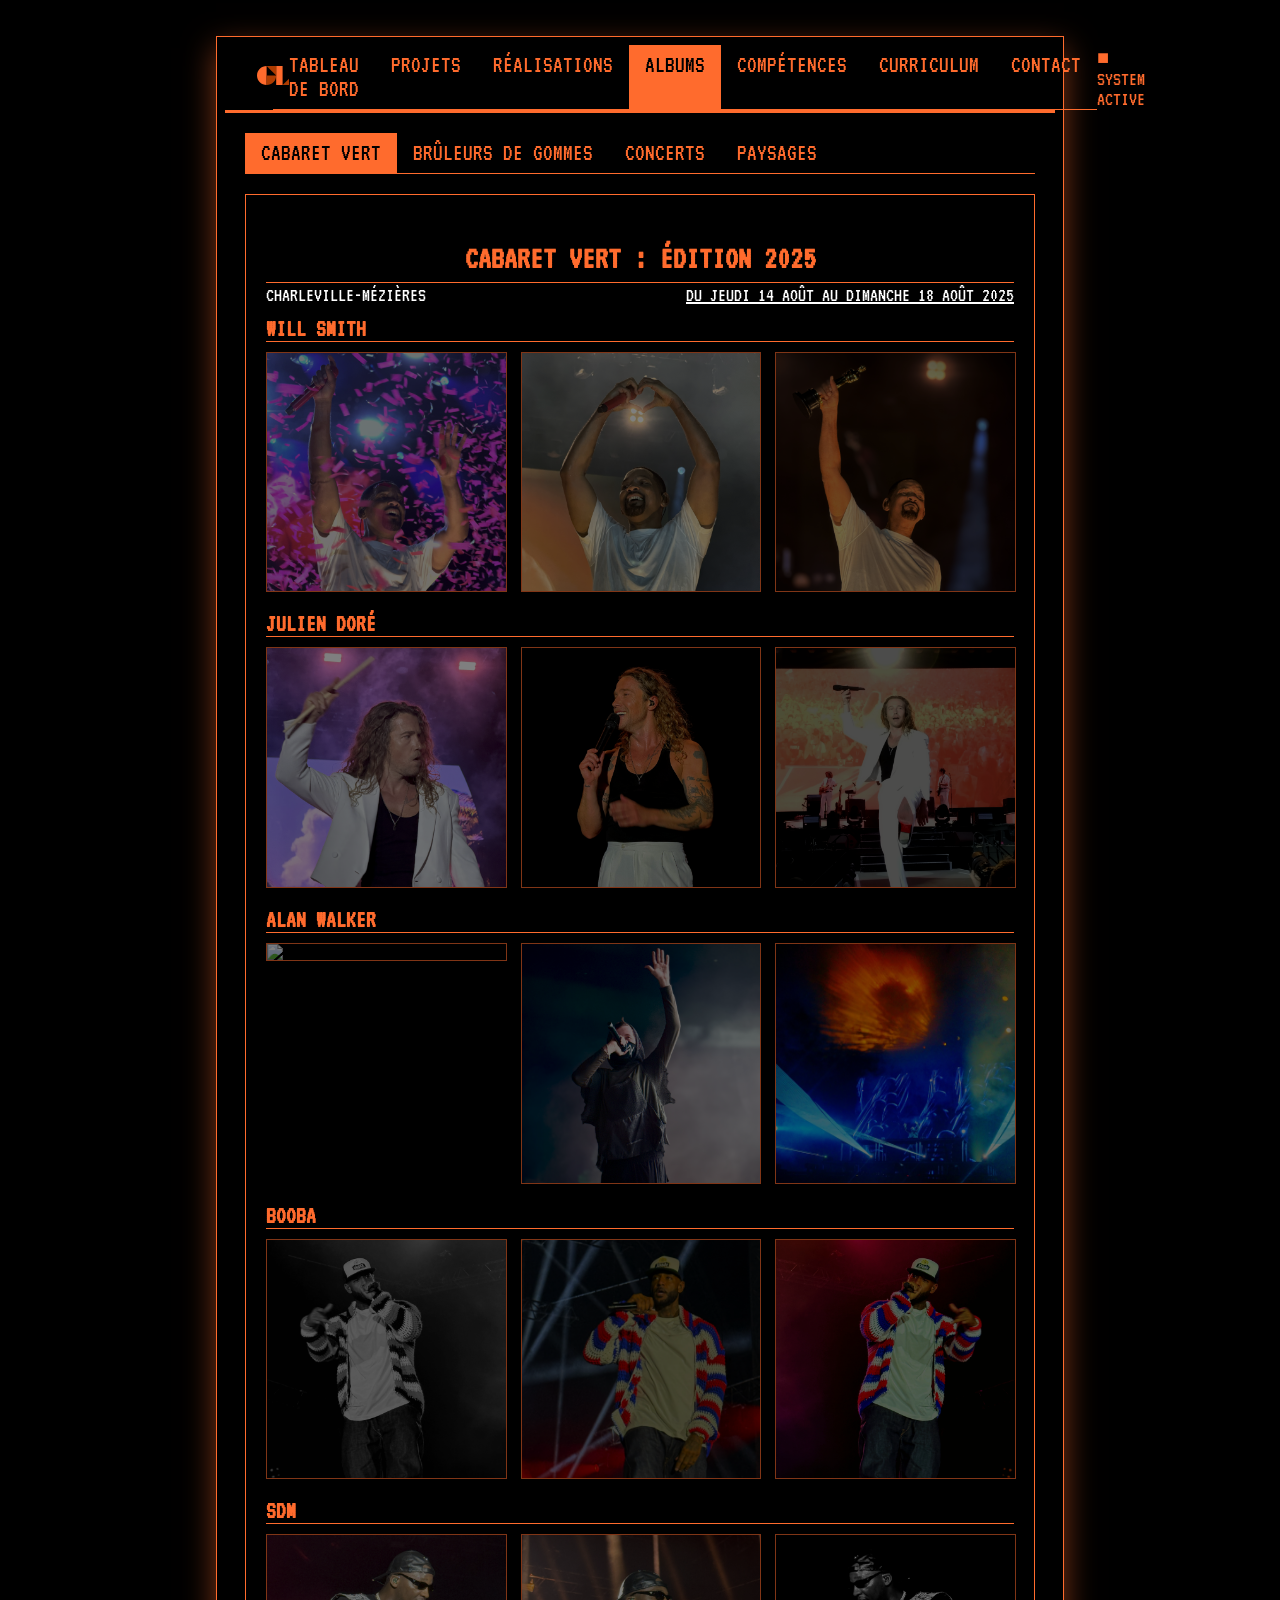
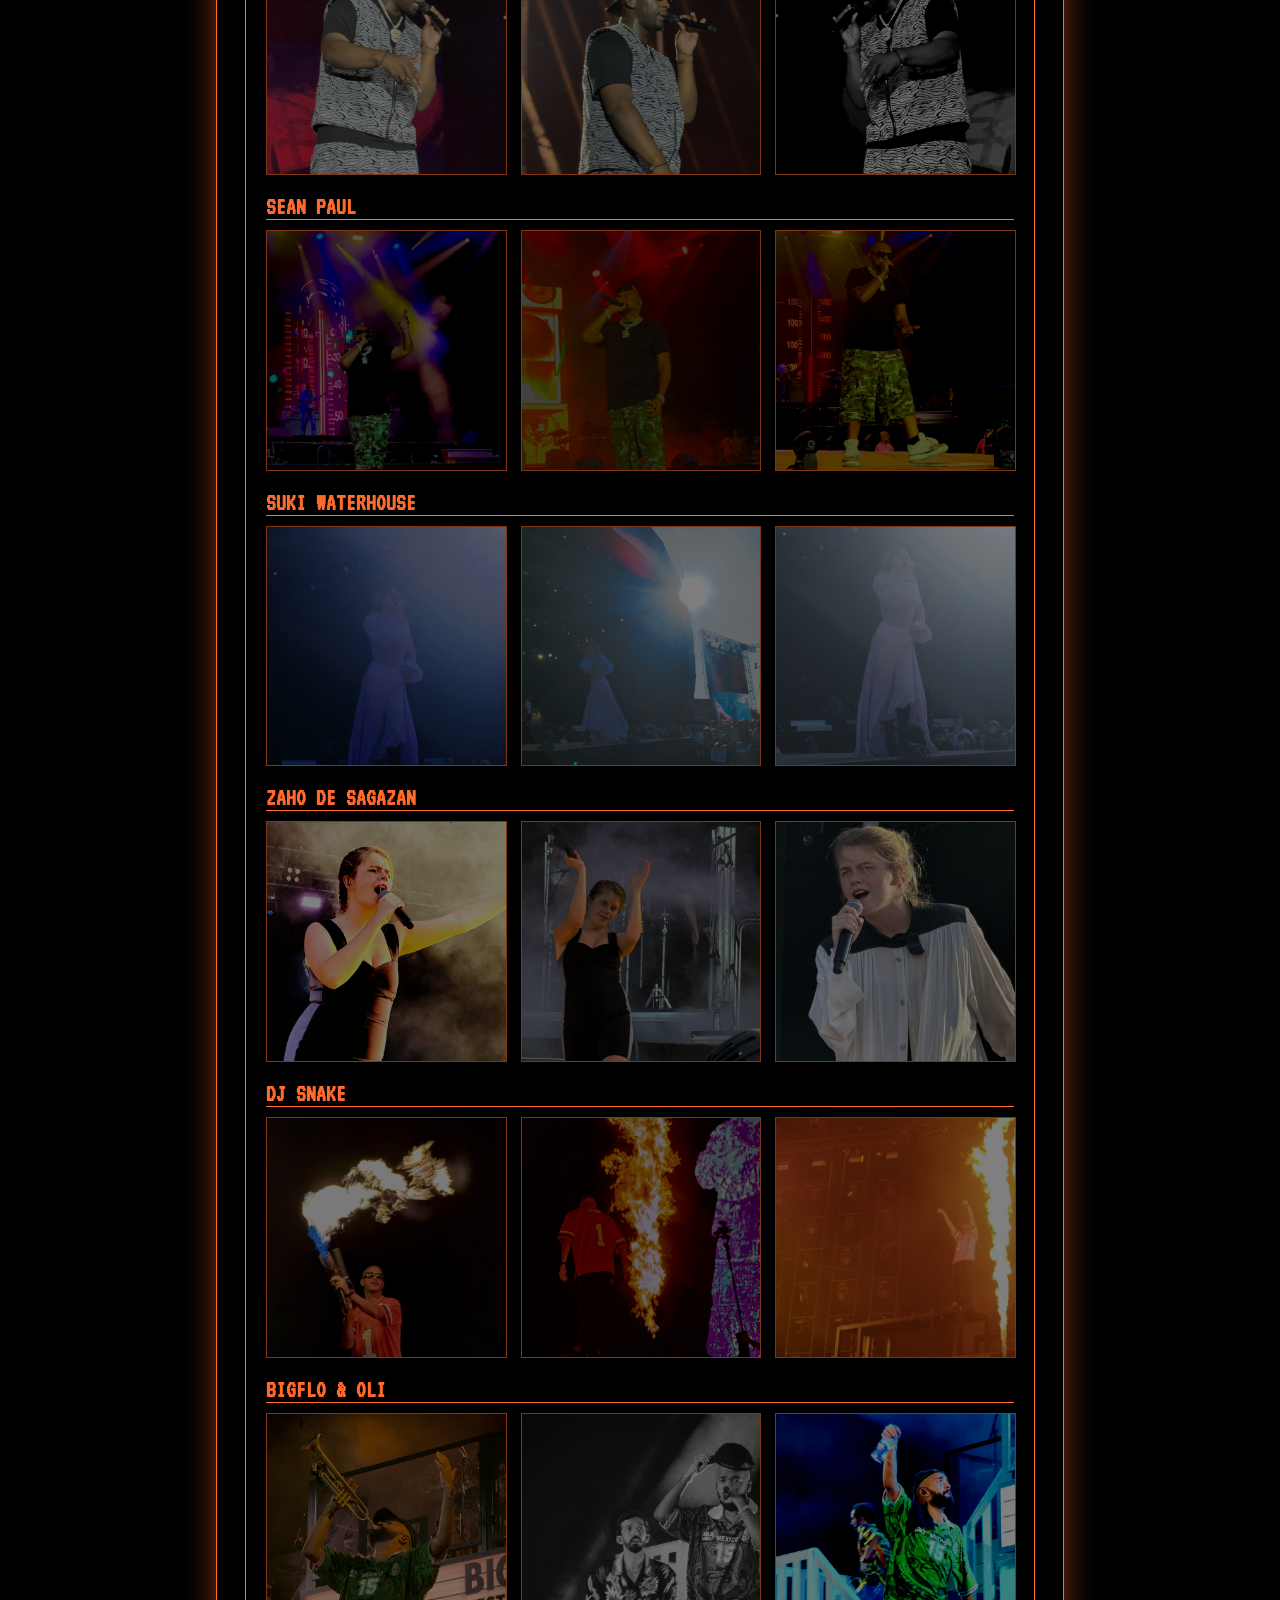
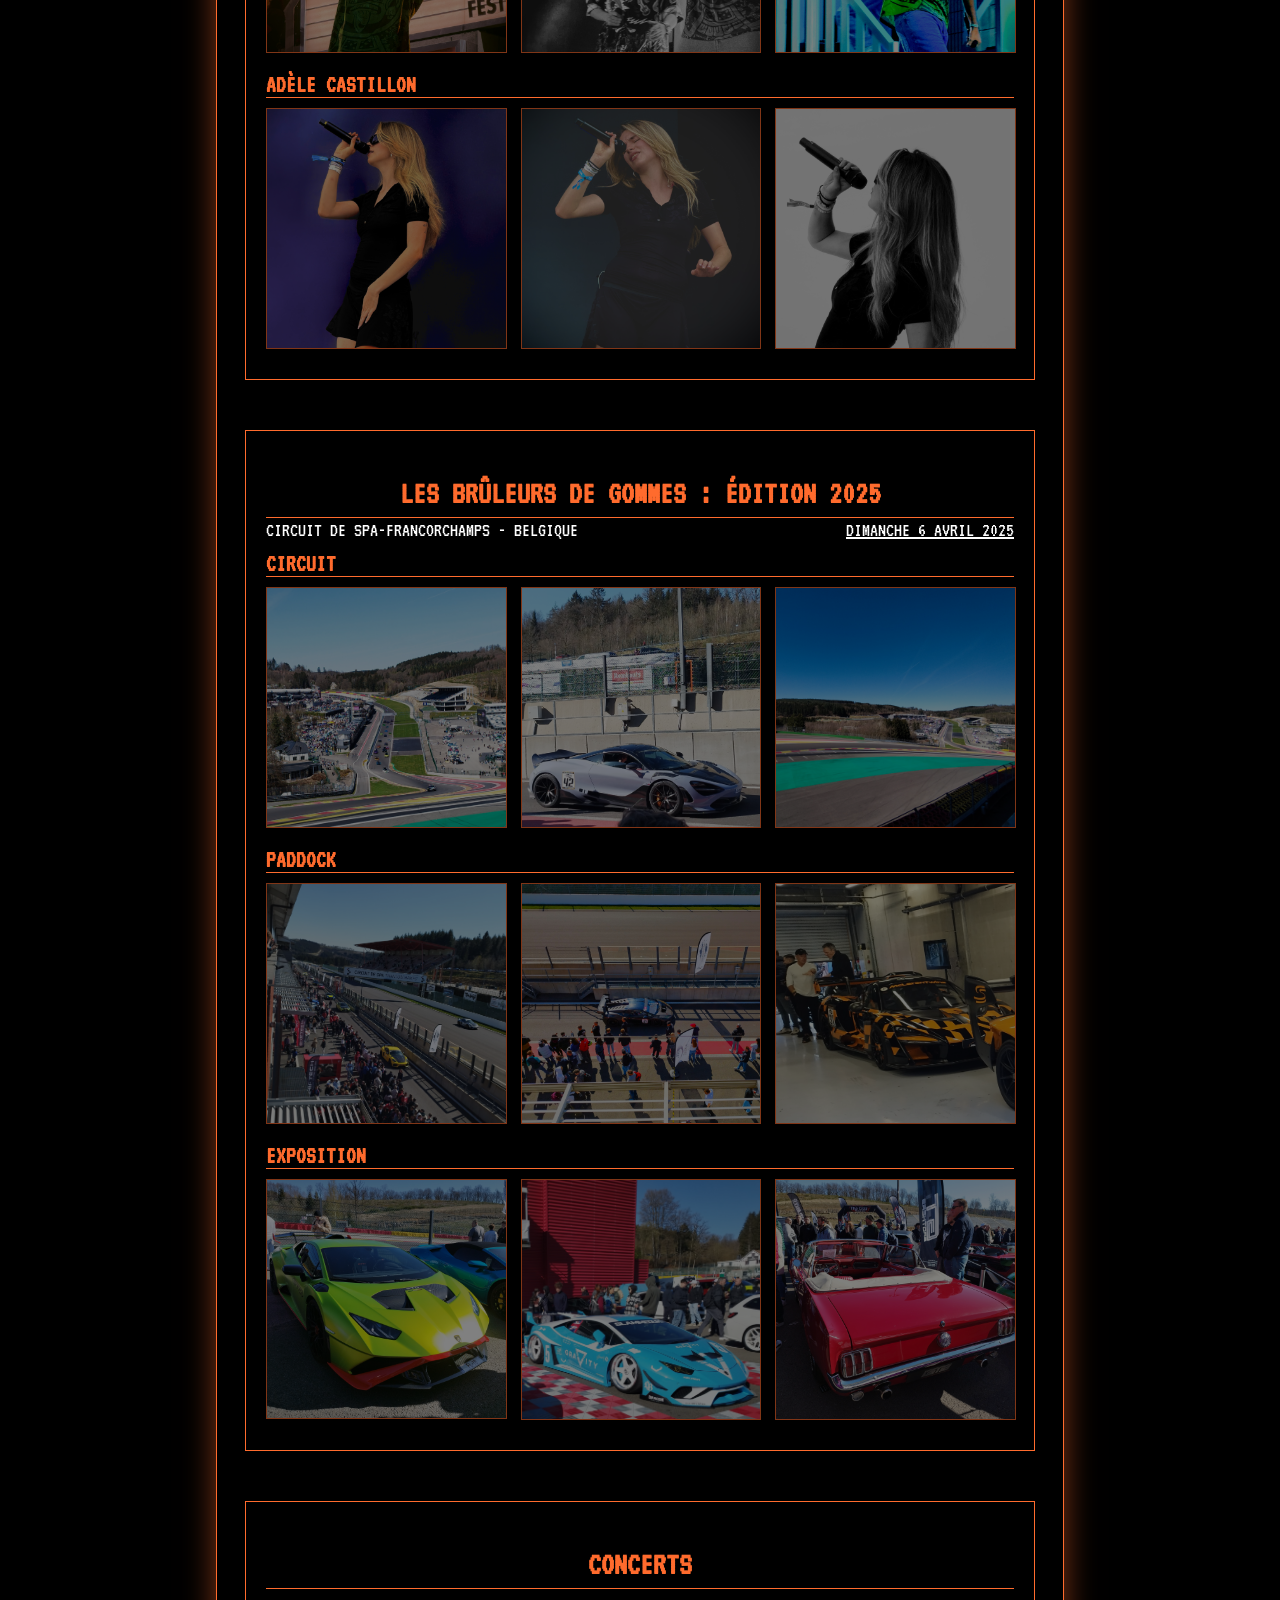
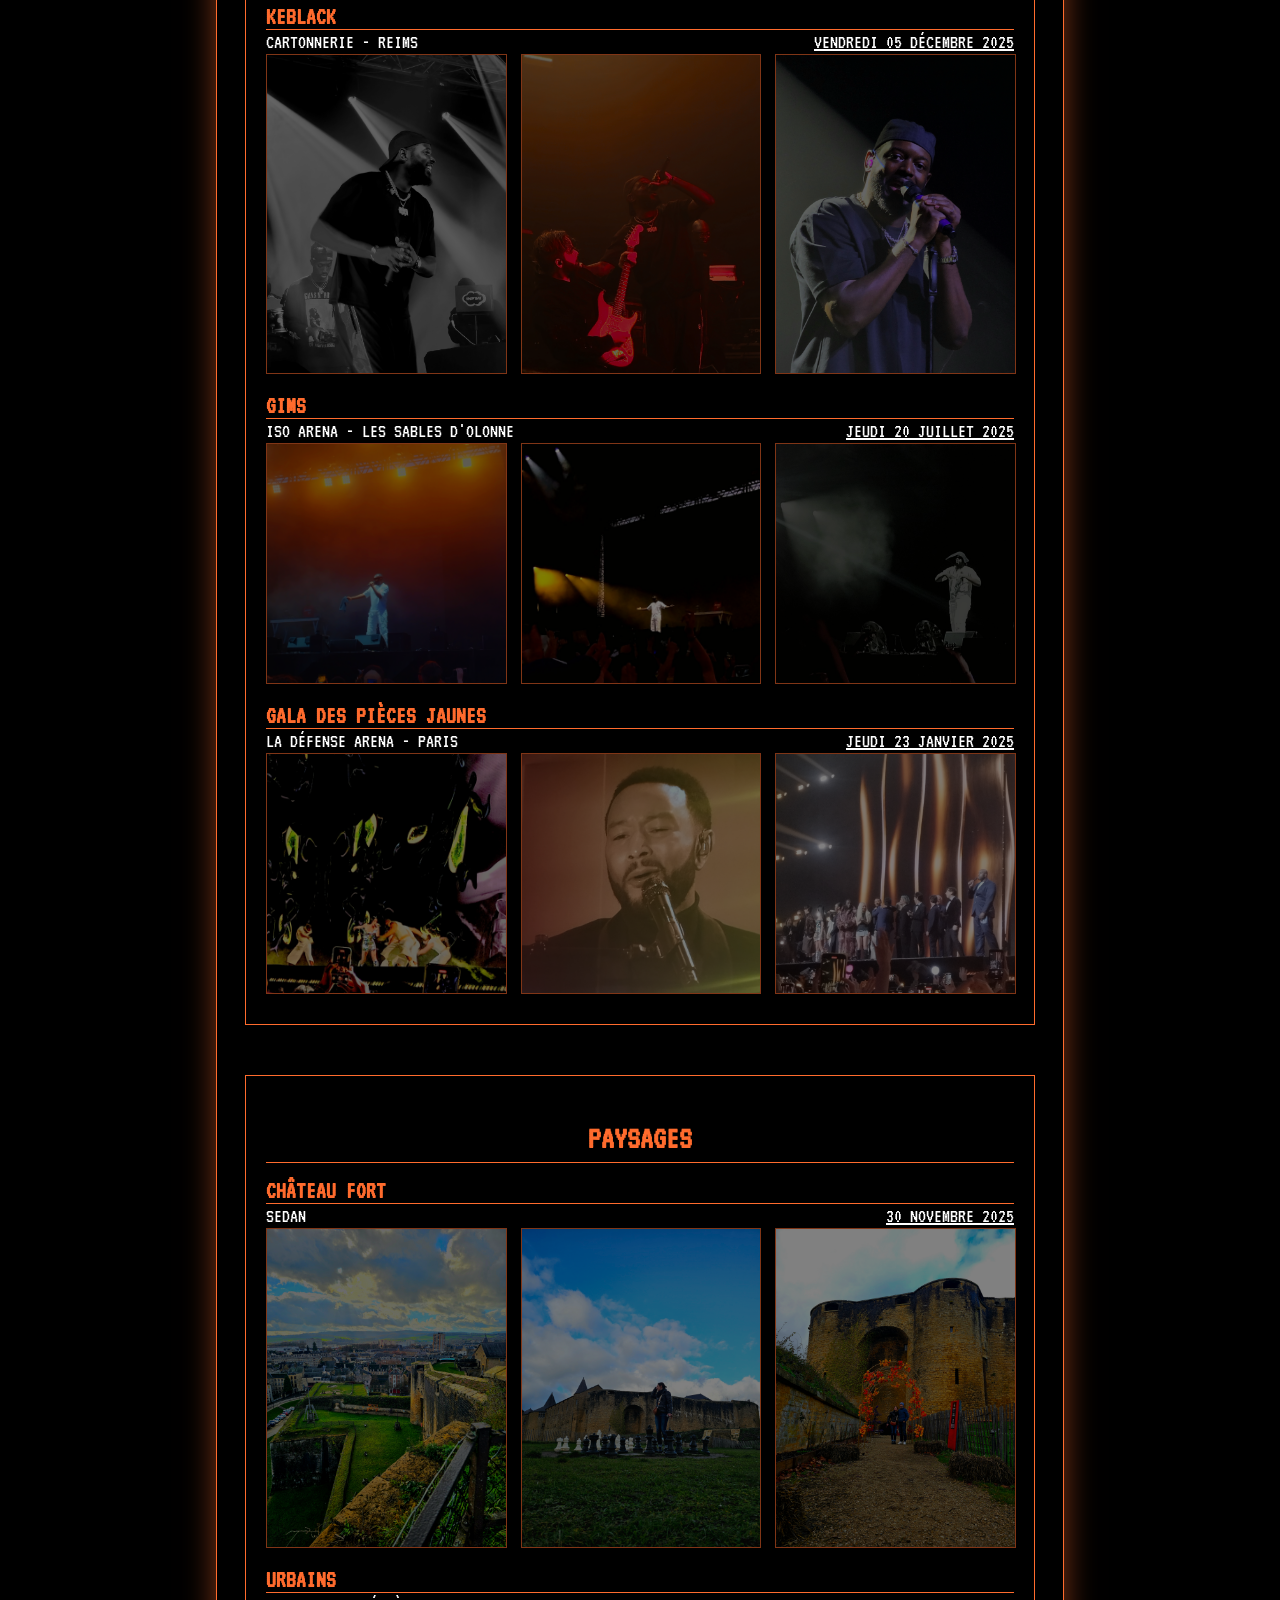
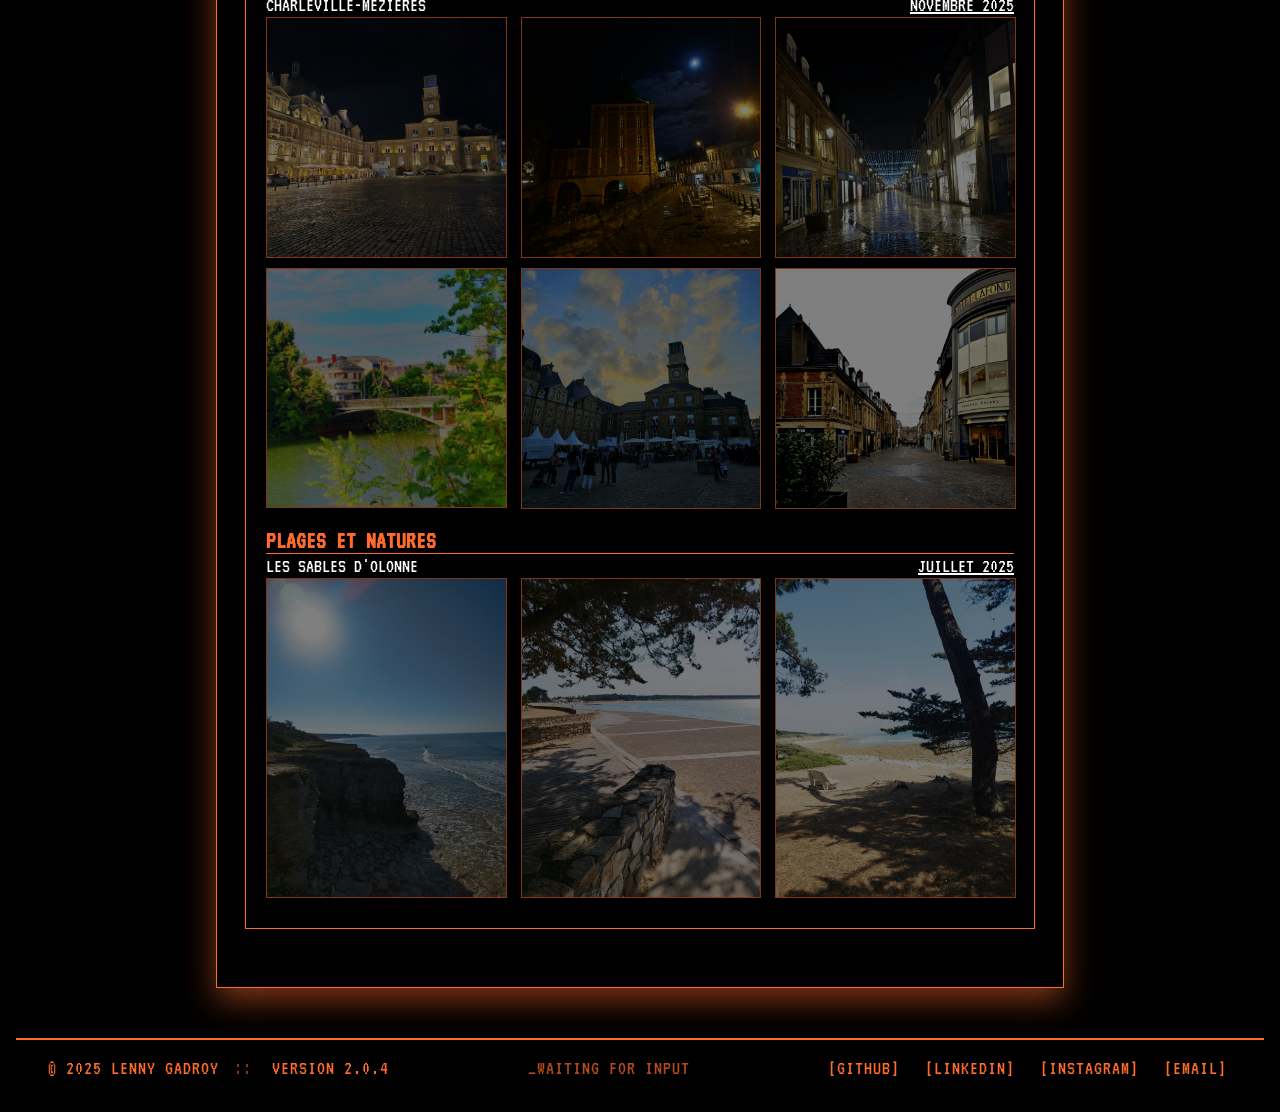
==== commit 3117394a: "update" ====
--- a/albums.html
+++ b/albums.html
@@ -40,6 +40,10 @@
             </nav>
             <div id="cab" class="panel">
                 <h2 class="panel-title">Cabaret Vert : édition 2025</h2>
+                <div class="left-right">
+                    <span><a href="https://cabaretvert.com/" target="_blank">Charleville-Mézières</a></span>
+                    <span><u>Du Jeudi 14 Août au Dimanche 18 Août 2025</u></span>
+                </div>
                 <h3 class="panel-subtitle">Will Smith</h3>
                 <div class="grid-col">
                     <div class="left-part">
@@ -175,6 +179,10 @@
             </div>
             <div id="BDGM" class="panel">
                 <h2 class="panel-title">Les Brûleurs de Gommes : édition 2025</h2>
+                <div class="left-right">
+                    <span><a href="https://lesbruleursdegommes.com/" target="_blank">Circuit de Spa-Francorchamps - Belgique</a></span>
+                    <span><u>Dimanche 6 Avril 2025</u></span>
+                </div>
                 <h3 class="panel-subtitle">Circuit</h3>
                 <div class="grid-col">
                     <div class="left-part">
@@ -214,58 +222,42 @@
             </div>
             <div id="musics" class="panel">
                 <h2 class="panel-title">Concerts</h2>
-                <h3 class="panel-subtitle">Soprano</h3>
-                <div class="left-right">
-                    <span>Foire en Scène - Châlons-en-Champagne</span>
+                <h3 class="panel-subtitle">Keblack</h3>
+                <div class="left-right">
+                    <span><a href="https://www.cartonnerie.fr/" target="_blank">Cartonnerie - Reims</a></span>
+                    <span><u>Vendredi 05 Décembre 2025</u></span>
+                </div>
+                <div class="grid-col">
+                    <div class="left-part">
+                        <img src="img/Albums/Concerts/Keblack/1.jpg">
+                    </div>
+                    <div class="middle-part">
+                        <img src="img/Albums/Concerts/Keblack/2.jpg">
+                    </div>
+                    <div class="right-part">
+                        <img src="img/Albums/Concerts/Keblack/3.jpg">
+                    </div>
+                </div>
+                <h3 class="panel-subtitle">Gims</h3>
+                <div class="left-right">
+                    <span><a href="https://www.lessablesdolonne.fr/programmation-de-larena-les-sables-dolonne/" target="_blank">Iso Arena - Les Sables d'Olonne</a></span>
+                    <span><u>Jeudi 20 Juillet 2025</u></span>
+                </div>
+                <div class="grid-col">
+                    <div class="left-part">
+                        <img src="img/Albums/Concerts/Gims/1.jpg">
+                    </div>
+                    <div class="middle-part">
+                        <img src="img/Albums/Concerts/Gims/2.jpg">
+                    </div>
+                    <div class="right-part">
+                        <img src="img/Albums/Concerts/Gims/3.jpg">
+                    </div>
+                </div>
+                <h3 class="panel-subtitle">Gala des Pièces Jaunes</h3>
+                <div class="left-right">
+                    <span><a href="https://www.parisladefense-arena.com/le-gala-des-pieces-jaunes-preparez-votre-venue/" target="_blank">La Défense Arena - Paris</a></span>
                     <span><u>Jeudi 23 Janvier 2025</u></span>
-                </div>
-                <div class="grid-col">
-                    <div class="left-part">
-                        <img src="img/Albums/Concerts/Soprano/1.jpg">
-                    </div>
-                    <div class="middle-part">
-                        <img src="img/Albums/Concerts/Soprano/2.jpg">
-                    </div>
-                    <div class="right-part">
-                        <img src="img/Albums/Concerts/Soprano/3.jpg">
-                    </div>
-                </div>
-                <h3 class="panel-subtitle">Gims</h3>
-                <div class="left-right">
-                    <span>Iso Arena - Les Sables d'Olonne</span>
-                    <span><u>Jeudi 23 Janvier 2025</u></span>
-                </div>
-                <div class="grid-col">
-                    <div class="left-part">
-                        <img src="img/Albums/Concerts/Gims/1.jpg">
-                    </div>
-                    <div class="middle-part">
-                        <img src="img/Albums/Concerts/Gims/2.jpg">
-                    </div>
-                    <div class="right-part">
-                        <img src="img/Albums/Concerts/Gims/3.jpg">
-                    </div>
-                </div>
-                <h3 class="panel-subtitle">Gala des Pièces Jaunes</h3>
-                <div class="left-right">
-                    <span>La Défense Arena - Paris</span>
-                    <span><u>Jeudi 23 Janvier 2025</u></span>
-                </div>
-                <div class="grid-col">
-                    <div class="left-part">
-                        <img src="img/Albums/Concerts/Gala/1.jpg">
-                    </div>
-                    <div class="middle-part">
-                        <img src="img/Albums/Concerts/Gala/2.jpg">
-                    </div>
-                    <div class="right-part">
-                        <img src="img/Albums/Concerts/Gala/3.jpg">
-                    </div>
-                </div>
-                <h3 class="panel-subtitle">Bigflo & Oli</h3>
-                <div class="left-right">
-                    <span>Foire en Scène</span>
-                    <span><u>Jeudi 05 Septembre 2024</u></span>
                 </div>
                 <div class="grid-col">
                     <div class="left-part">
@@ -281,35 +273,38 @@
             </div>
             <div id="lands" class="panel">
                 <h2 class="panel-title">Paysages</h2>
-                <h3 class="panel-subtitle">Urbains nocturnes</h3>
+                <h3 class="panel-subtitle">Château fort</h3>
+                <div class="left-right">
+                    <span>Sedan</span>
+                    <span><u>30 Novembre 2025</u></span>
+                </div>
+                <div class="grid-col">
+                    <div class="left-part">
+                        <img src="img/Albums/Lands/Sedan/1.jpg">
+                    </div>
+                    <div class="middle-part">
+                        <img src="img/Albums/Lands/Sedan/2.jpg">
+                    </div>
+                    <div class="right-part">
+                        <img src="img/Albums/Lands/Sedan/3.jpg">
+                    </div>
+                </div>
+                <h3 class="panel-subtitle">Urbains</h3>
                 <div class="left-right">
                     <span>Charleville-Mézières</span>
                     <span><u>Novembre 2025</u></span>
                 </div>
-                <div class="grid-col">
+                <div class="grid-col" id="urbains">
                     <div class="left-part">
                         <img src="img/Albums/Lands/CMZ/1.jpg">
+                        <img src="img/Albums/Lands/CMZ/4.jpg">
                     </div>
                     <div class="middle-part">
                         <img src="img/Albums/Lands/CMZ/2.jpg">
+                        <img src="img/Albums/Lands/CMZ/5.jpg">
                     </div>
                     <div class="right-part">
                         <img src="img/Albums/Lands/CMZ/3.jpg">
-                    </div>
-                </div>
-                <h3 class="panel-subtitle">Urbains</h3>
-                <div class="left-right">
-                    <span>Charleville-Mézières</span>
-                    <span><u>Septembre 2025</u></span>
-                </div>
-                <div class="grid-col">
-                    <div class="left-part">
-                        <img src="img/Albums/Lands/CMZ/4.jpg">
-                    </div>
-                    <div class="middle-part">
-                        <img src="img/Albums/Lands/CMZ/5.jpg">
-                    </div>
-                    <div class="right-part">
                         <img src="img/Albums/Lands/CMZ/6.jpg">
                     </div>
                 </div>
@@ -344,6 +339,7 @@
         <div class="footer-section right">
             <a href="https://github.com/LennyGadroy/" target="_blank" class="footer-link">[GITHUB]</a>
             <a href="https://linkedin.com/in/LennyGadroy" target="_blank" class="footer-link">[LINKEDIN]</a>
+            <a href="https://www.instagram.com/lennygdr19/" target="_blank" class="footer-link">[INSTAGRAM]</a>
             <a href="mailto:lennygadroy@gmail.com?subject=Contact via Portfolio" class="footer-link">[EMAIL]</a>
         </div>
     </footer>
--- a/assets/style.css
+++ b/assets/style.css
@@ -201,7 +201,8 @@
     gap: 1rem;
 }
 
-.grid-col {
+.grid-col,
+.grid-col-2 {
     display: grid;
     grid-template-columns: 1fr 1fr;
 
@@ -442,30 +443,31 @@
 .projects .left-part,
 .projects .right-part,
 .projects .one-part {
-    width: calc(90% - 10px);
+    width: calc(100% - 10px);
 
     padding: 0 10px 0 10px;
 }
 
 .projects .left-part h3,
 .projects .right-part h3,
+.reals h3,
 .reals .left-part h3,
 .reals .middle-part h3,
-.reals .right-part h3 {
+.reals .right-part h3,
+.albums h3 {
     font-size: var(--Title-Size);
 
-    margin-bottom: 0;
+    margin: 10px 0 0 0;
     padding-bottom: 0;
 }
 
 .projects .left-part .left-right,
 .projects .right-part .left-right,
+.reals .left-right,
 .reals .left-part .left-right,
 .reals .middle-part .left-right,
 .reals .right-part .left-right,
-.albums .left-part .left-right,
-.albums .middle-part .left-right,
-.albums .right-part .left-right { line-height: var(--SubBody-Height); }
+.albums .left-right { line-height: var(--SubBody-Height); }
 
 .projects ul.left-right,
 .projects ul.left-right li ul li {
@@ -505,43 +507,64 @@
 .reals img:hover,
 .albums img:hover { opacity: 1; }
 
-.projects .left-part img:last-of-type,
-.projects .right-part img:last-of-type,
 .reals .left-part img:last-of-type,
 .reals .middle-part img:last-of-type,
 .reals .right-part img:last-of-type,
 .albums .left-part img:last-of-type,
 .albums .middle-part img:last-of-type,
-.albums .right-part img:last-of-type { margin-bottom: 10px; }
+.albums .right-part img:last-of-type {margin-bottom: 10px;}
 
 /* ------
 Reals Page 
 ----- */
-.reals .grid-col:first-of-type { grid-template-columns: 1fr 1fr; }
-
-.reals .grid-col:last-of-type,
-.albums .grid-col { grid-template-columns: 1fr 1fr 1fr; }
+.reals .panel:first-of-type .grid-col:first-of-type {grid-template-columns: 1fr 2fr;}
 
 /* ------
 Albums Page
 ----- */
 .albums .panel-subtitle { font-size: var(--SubTitle-Size); }
 
+.albums #cab h2,
+.albums #BDGM h2 {margin-bottom: 0;}
+
+.albums #cab h3,
+.albums #BDGM h3 {margin-bottom: 10px;}
+
+.albums #urbains img {margin-bottom: 10px;}
+
 /* ------
 Skills Page 
 ----- */
-.shop-header {
+.skills {
+    padding: 1rem;
+    gap: 1rem;
+}
+
+.skills .grid-col {
+    grid-template-columns: 3fr 1fr;
+}
+
+.skills .left-part {
+    width: 100%;
+}
+
+.skills .right-part {
+    width: 100%;
+}
+
+.skills .header {
     display: flex;
     flex-wrap: wrap;
 
     justify-content: space-between;
     align-items: center;
 
+    margin-top: 20px;
     margin-bottom: 20px;
     gap: 15px;
 }
 
-.hud-container {
+.hud {
     display: flex;
     flex-direction: column;
     flex-grow: 1;
@@ -554,7 +577,7 @@
     gap: 5px;
 }
 
-.hud-top {
+.hud .top {
     display: flex;
 
     justify-content: space-between;
@@ -563,17 +586,17 @@
     font-weight: bold;
 }
 
-.xp-bar-container {
+.xp-bar {
     position: relative;
 
     width: 100%;
     height: 10px;
 
-    background: #333;
+    background: var(--Black);
     border: 1px solid var(--Primary);
 }
 
-.xp-bar-fill {
+.xp-fill {
     width: 0%;
     height: 100%;
 
@@ -603,7 +626,7 @@
     gap: 10px;
 }
 
-.filter-btn {
+.filter {
     background: transparent;
     border: 1px solid var(--Primary);
     color: var(--Primary);
@@ -616,13 +639,13 @@
     cursor: pointer;
 }
 
-.filter-btn.active,
-.filter-btn:hover {
+.filter.active,
+.filter:hover {
     background: var(--Primary);
     color: var(--Black);
 }
 
-.sort-select {
+.sort {
     background: var(--Black);
     border: 1px solid var(--Primary);
     color: var(--Primary);
@@ -704,7 +727,7 @@
 .skill-price { font-weight: bold; }
 
 .skill-desc {
-    color: #fff;
+    color: var(--White);
 
     font-size: 1rem;
     text-transform: none;
@@ -754,7 +777,7 @@
     color: var(--Black);
 }
 
-.drop-zone {
+.zone {
     min-height: 200px;
 
     display: flex;
@@ -773,7 +796,7 @@
     transition: all 0.3s ease;
 }
 
-.drop-zone.drag-over {
+.zone.drag-over {
     background-color: rgba(255, 107, 45, 0.2);
     box-shadow: inset 0 0 20px var(--Primary);
 }
@@ -1020,6 +1043,12 @@
     0% { transform: scale(1); }
     50% { transform: scale(1.1); }
     100% { transform: scale(1); }
+}
+
+input[type=number], input:hover[type=number], input:focus[type=number] {
+    background-color: var(--Background);
+    border: 1px solid var(--Primary);
+    color: var(--Primary);
 }
 
 /* ------
@@ -1163,6 +1192,59 @@
 /* ------
 Contact Page 
 ----- */
+.contact .grid-col {
+    grid-template-columns: 2fr 5fr;
+
+    margin-top: 20px;
+}
+
+.contact .file-list {
+    color: var(--Primary);
+
+    list-style: square;
+
+    margin-left: 20px;
+}
+
+.contact .left-right span {
+    color: var(--White);
+}
+
+.contact form {
+    display: flex;
+    flex-direction: column;
+
+    gap: 15px;
+}
+
+.contact form input[type=text],
+.contact form input[type=email] {
+    background-color: var(--Background);
+    border: 1px solid var(--Primary);
+    color: var(--Primary);
+    
+    font-family: var(--Font-Special);
+
+    padding: 5px;
+}
+
+.contact form textarea {
+    background-color: var(--Background);
+    border: 1px solid var(--Primary);
+    color: var(--Primary);
+    
+    font-family: var(--Font-Special);
+    
+    resize: vertical;
+
+    padding: 5px;
+}
+
+.contact form button {
+    align-self: flex-start;
+    
+    margin-top: 10px;
+}
 
 /* ------
 Terms 
@@ -1179,23 +1261,41 @@
 ----- */
 .status,
 .projects ul.left-right li,
-.cv li b { color: var(--Primary); }
-
+.cv li b,
+.contact label
+{color: var(--Primary);}
 
 .program-list a,
+.projects .left-right em,
 .projects .left-part .left-right span,
 .projects .right-part .left-right span,
+.reals .left-right span,
 .reals .left-part .left-right span,
 .reals .middle-part .left-right span,
 .reals .right-part .left-right span,
-.projects .left-right em,
 .albums .left-right,
+.albums .left-right a,
+.albums .left-part span,
 .cv .right-part .panel-title p,
-.cv .panel>p+p { color: var(--White); }
+.cv .panel>p+p
+{color: var(--White);}
+
+
+.reals .grid-col-2,
+.skills .grid-col:first-of-type
+{grid-template-columns: 1fr 1fr;}
+
+.skills .grid-col:first-of-type
+{grid-template-columns: 3fr 1fr;}
+
+.reals .grid-col,
+.albums .grid-col
+{grid-template-columns: 1fr 1fr 1fr;}
 
 /* ------
 Responsive 
 ----- */
+
 
 /* Laptop */
 @media only screen and (max-width:1199px) {
@@ -1205,6 +1305,7 @@
 
         border: none;
         border-bottom: 1px solid var(--Primary);
+
         box-shadow: none;
 
         margin: 0;
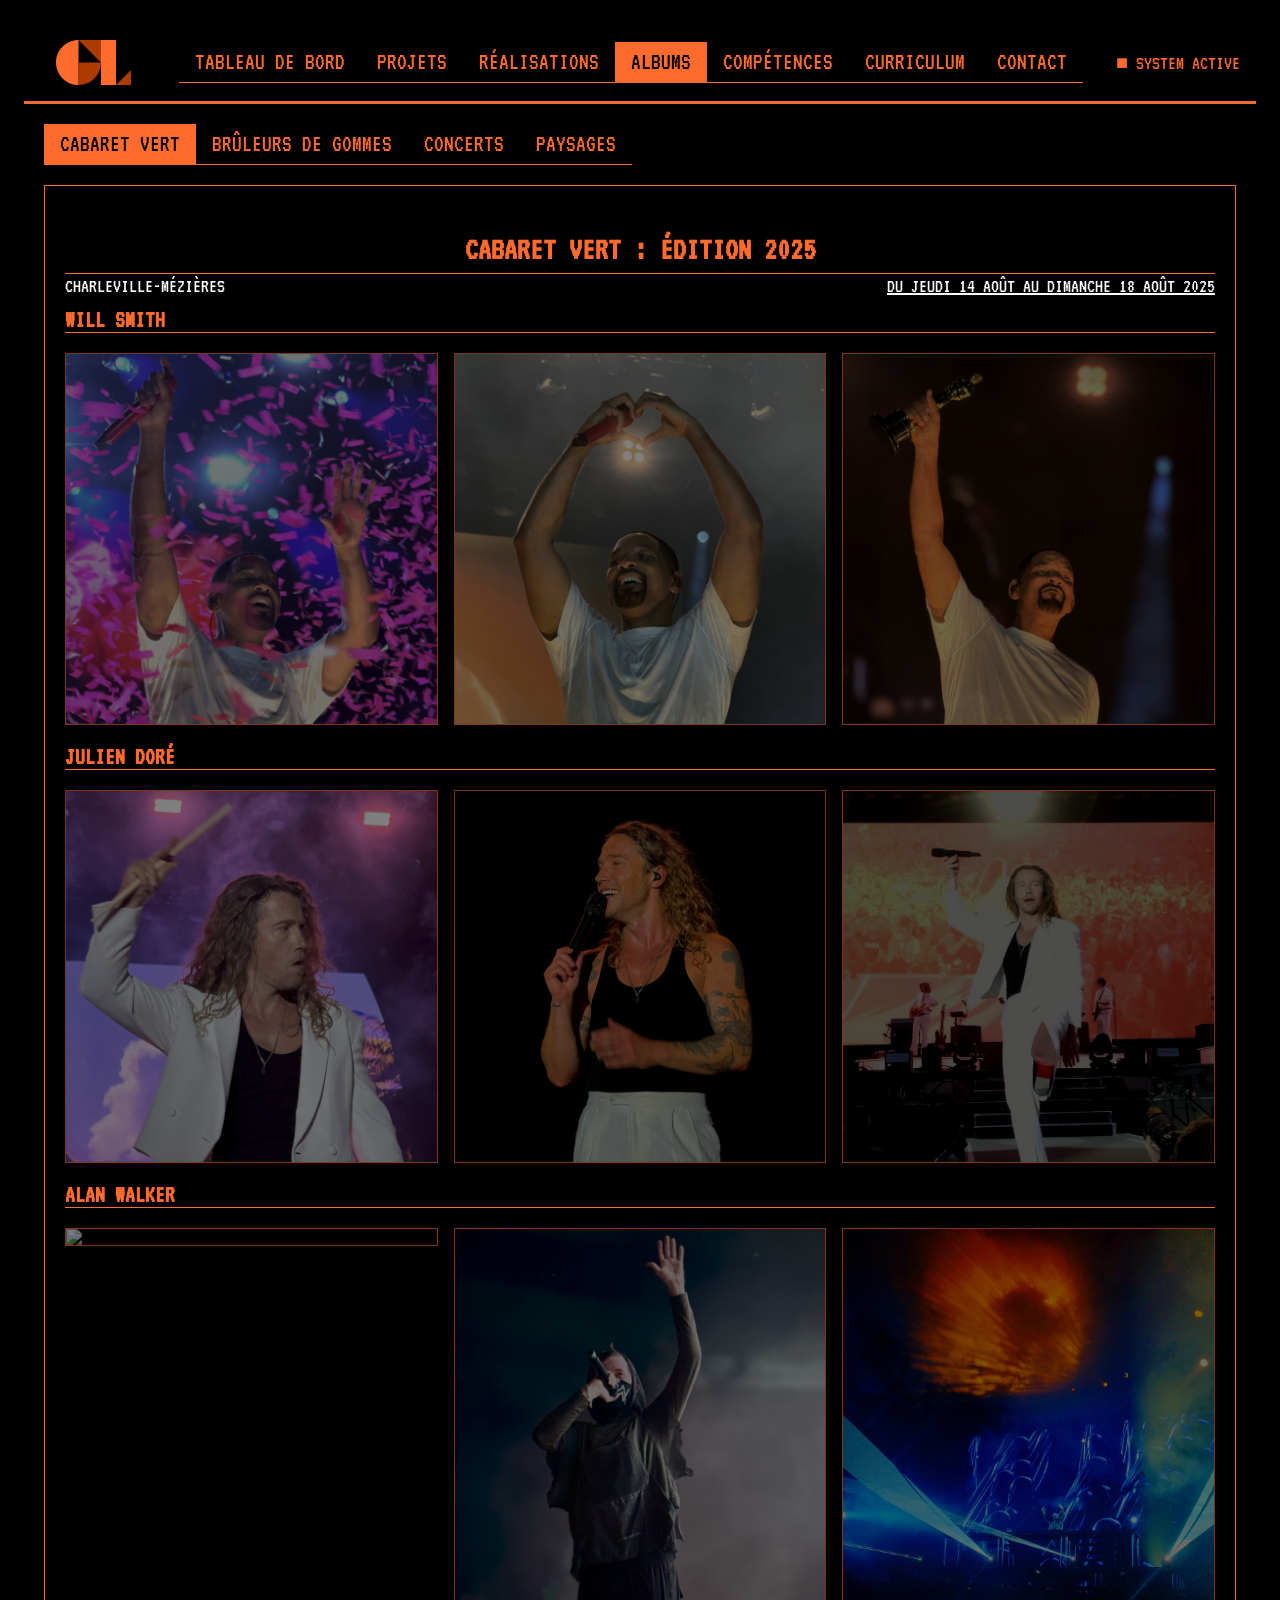
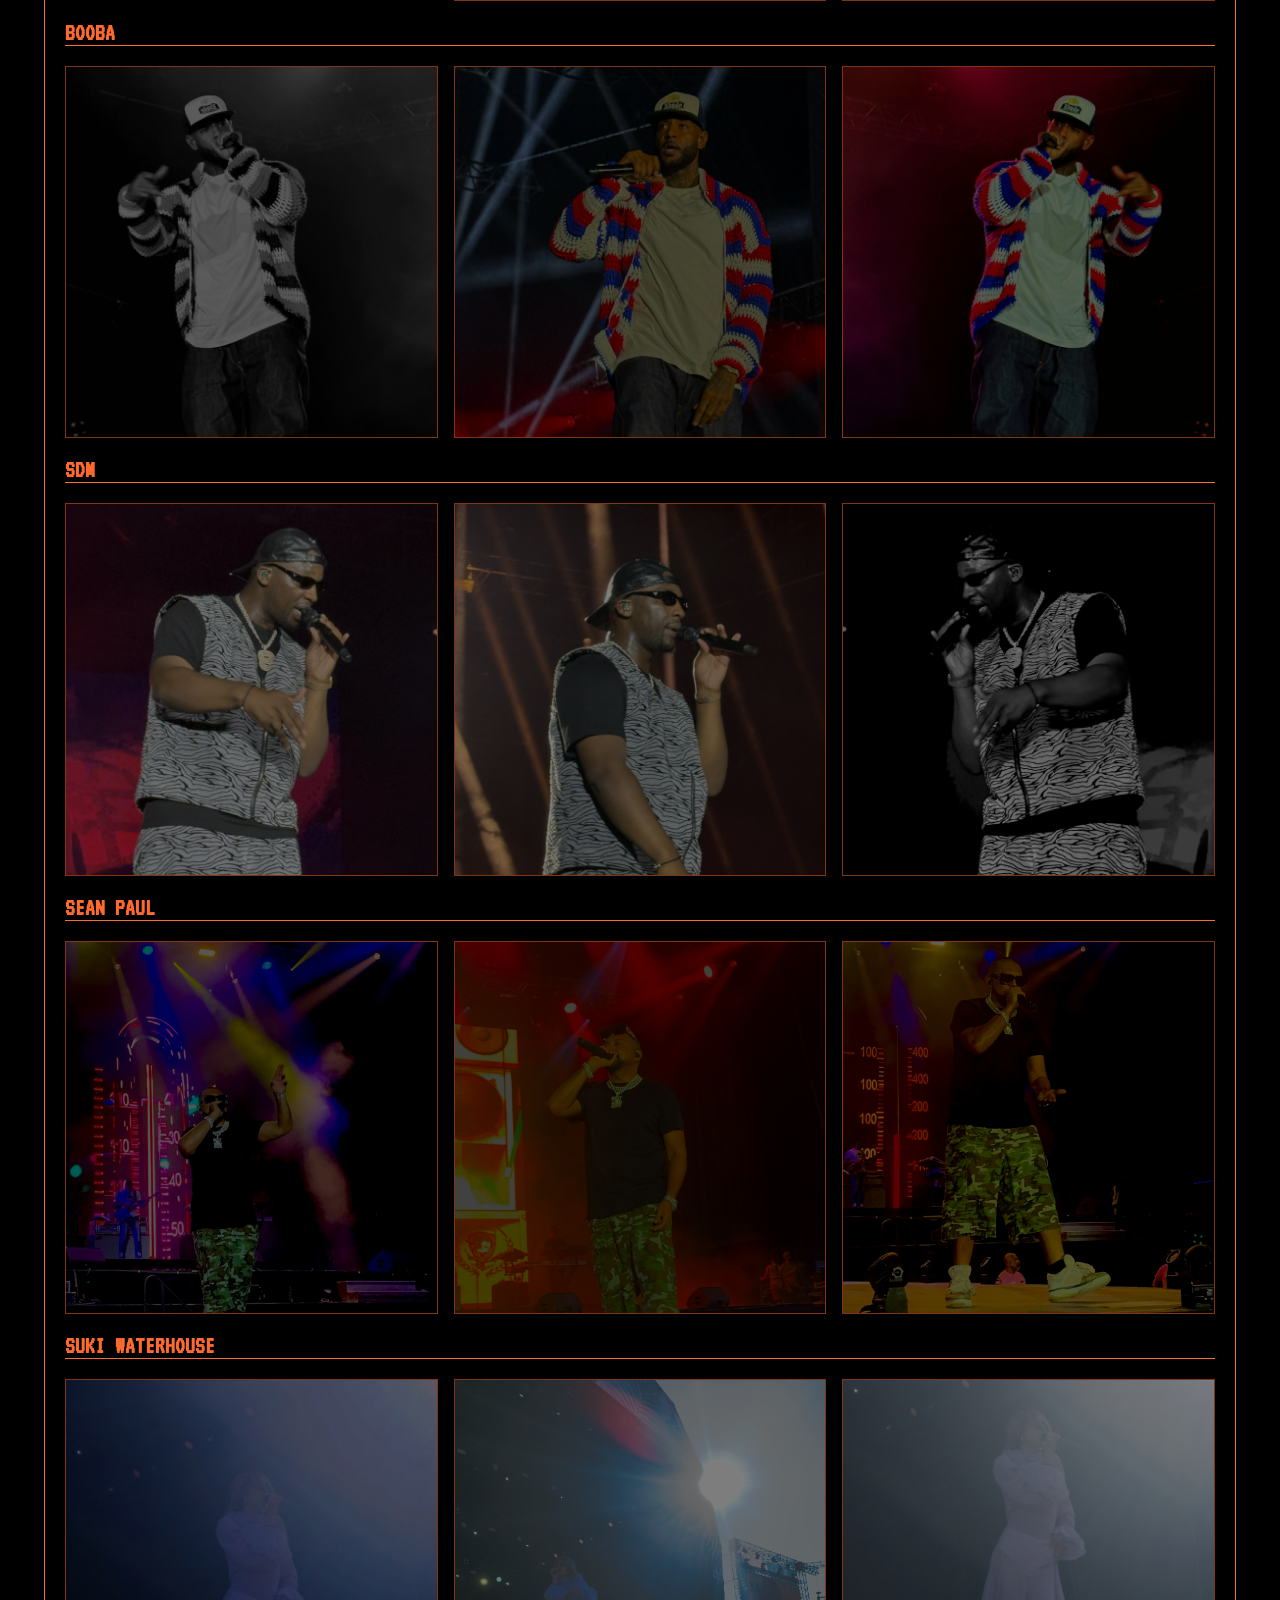
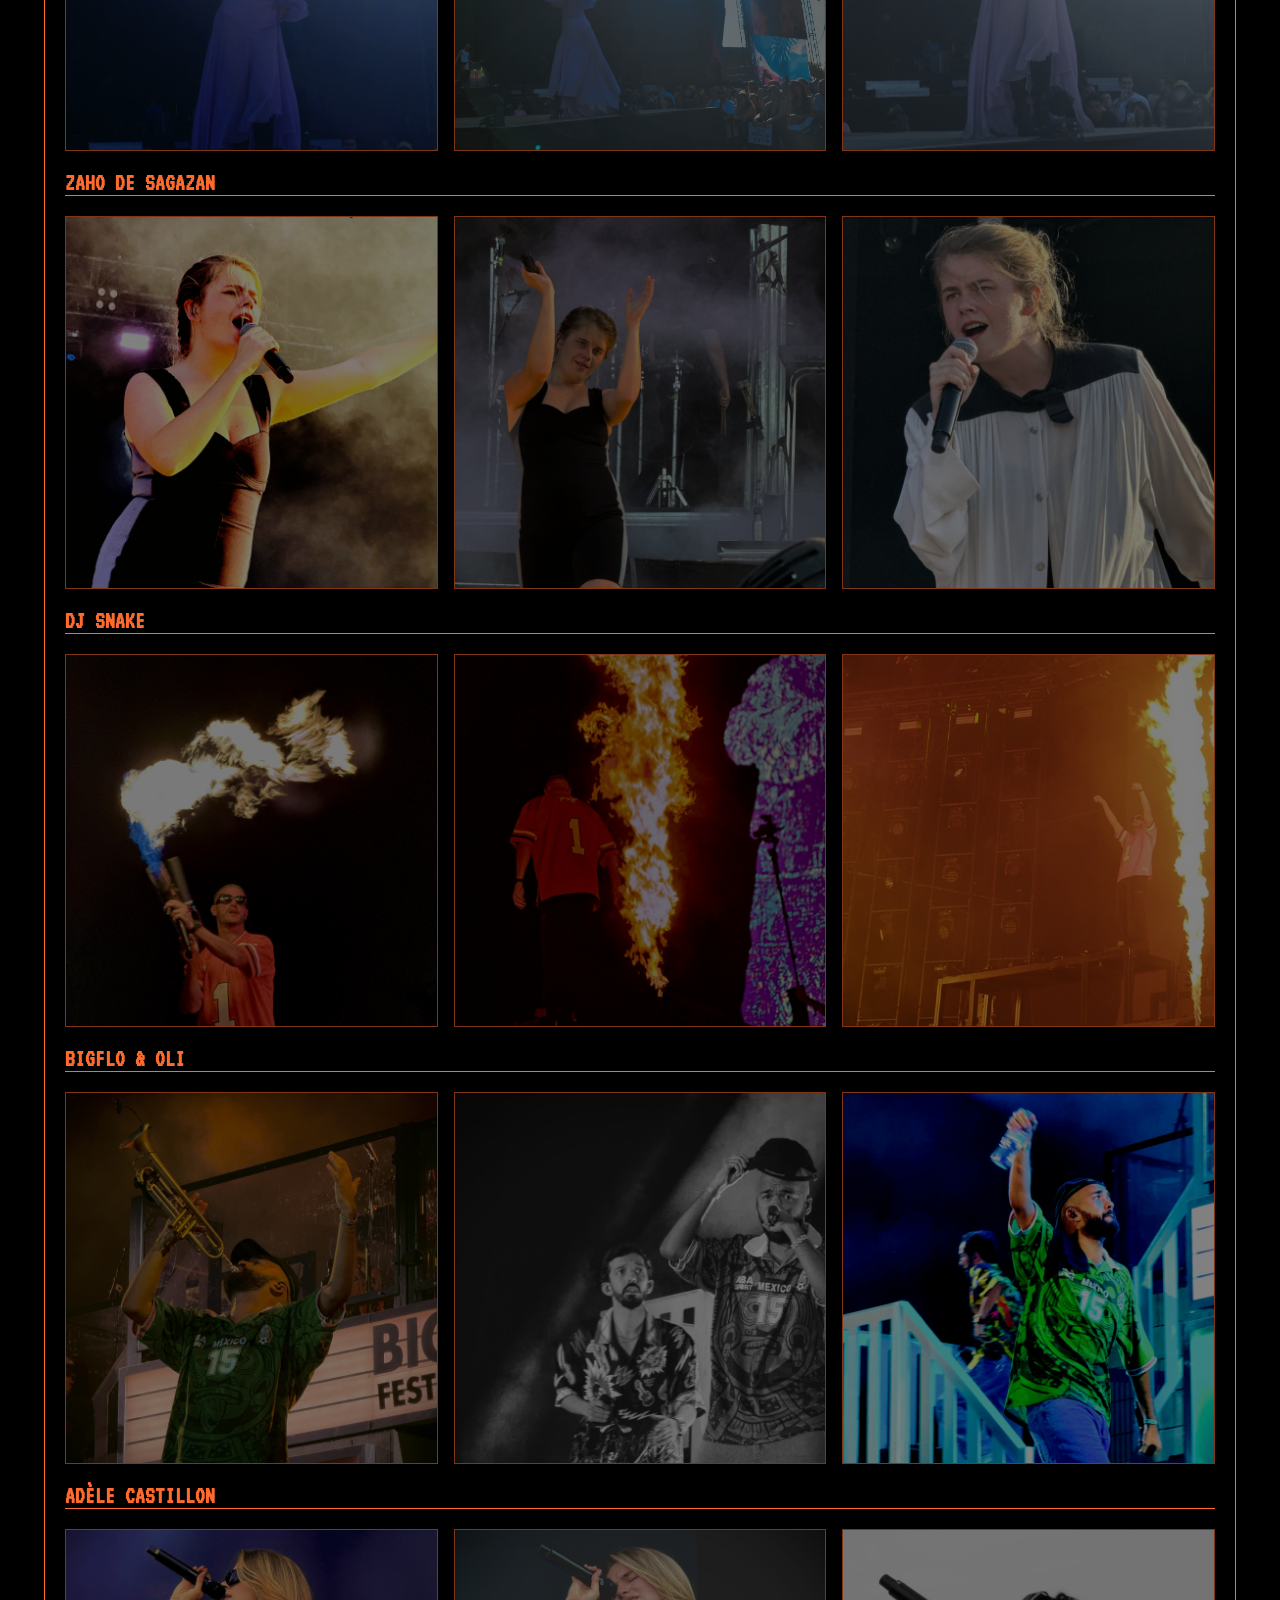
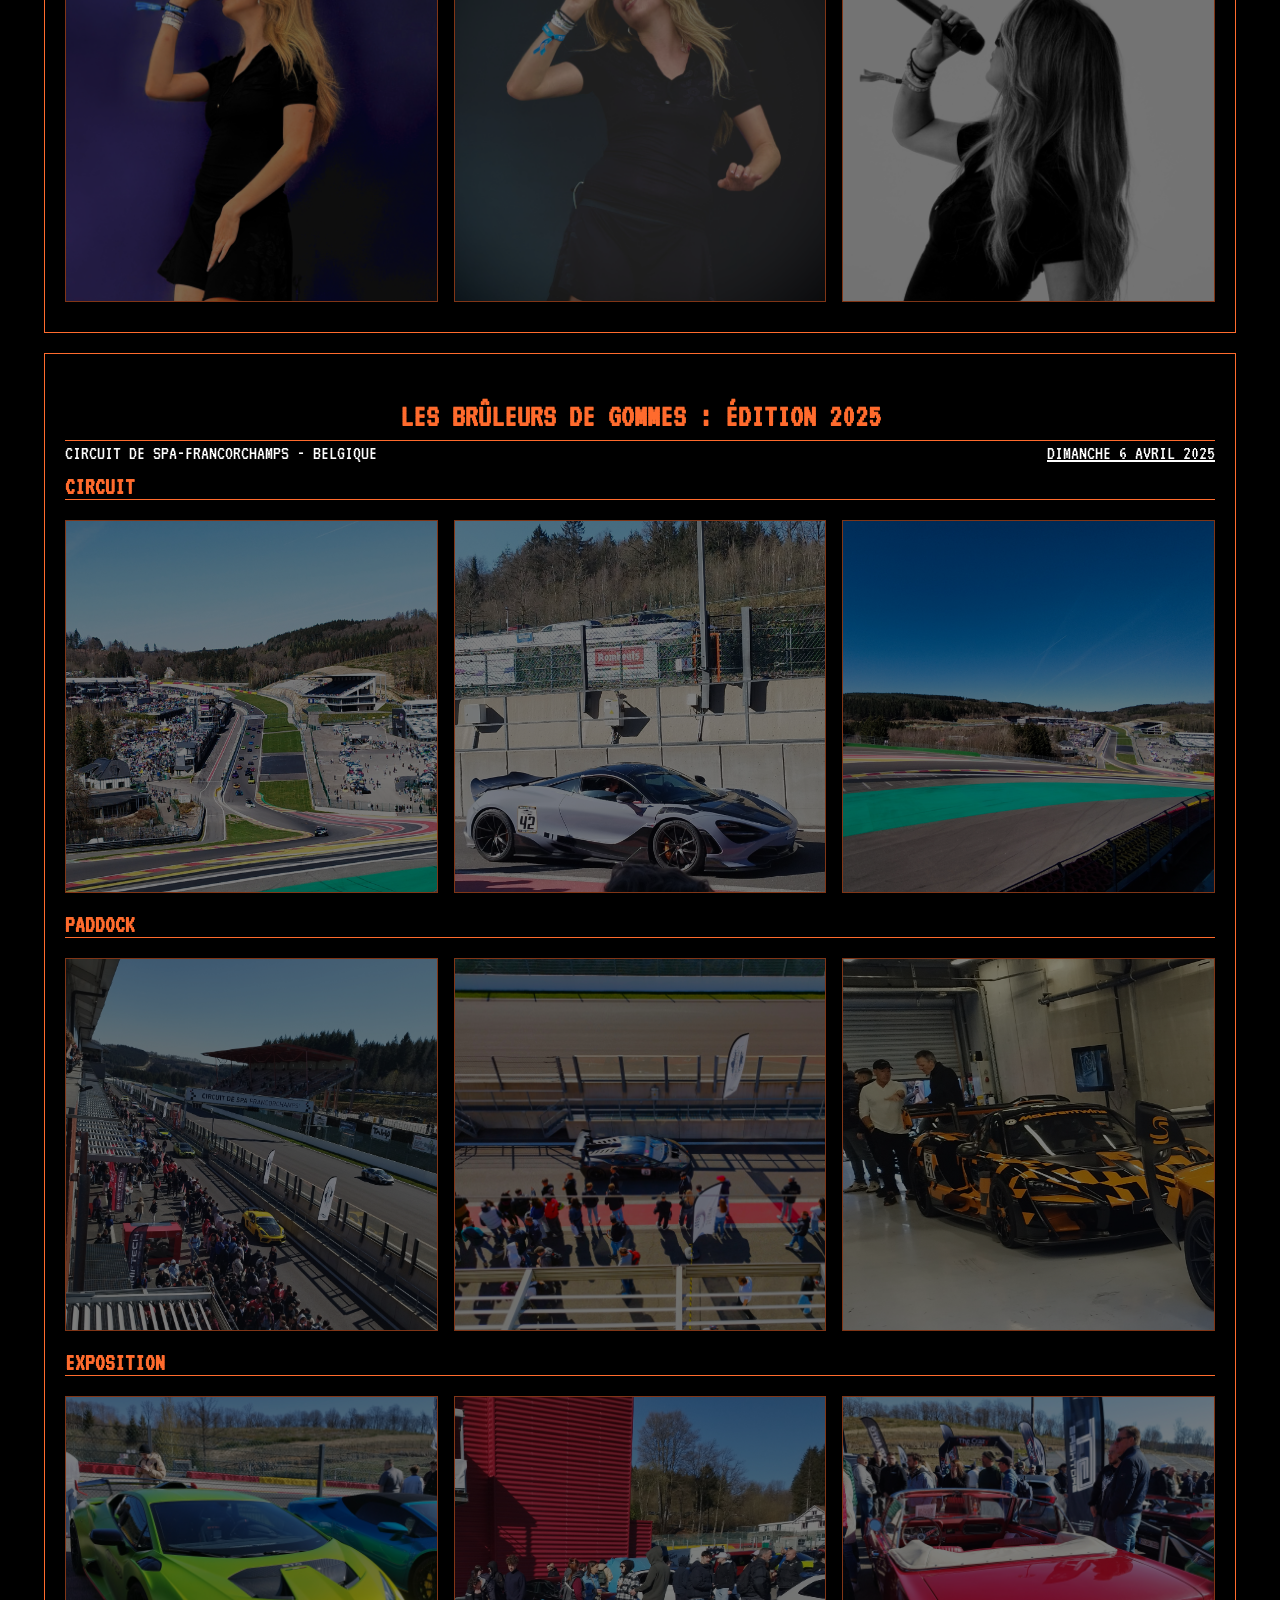
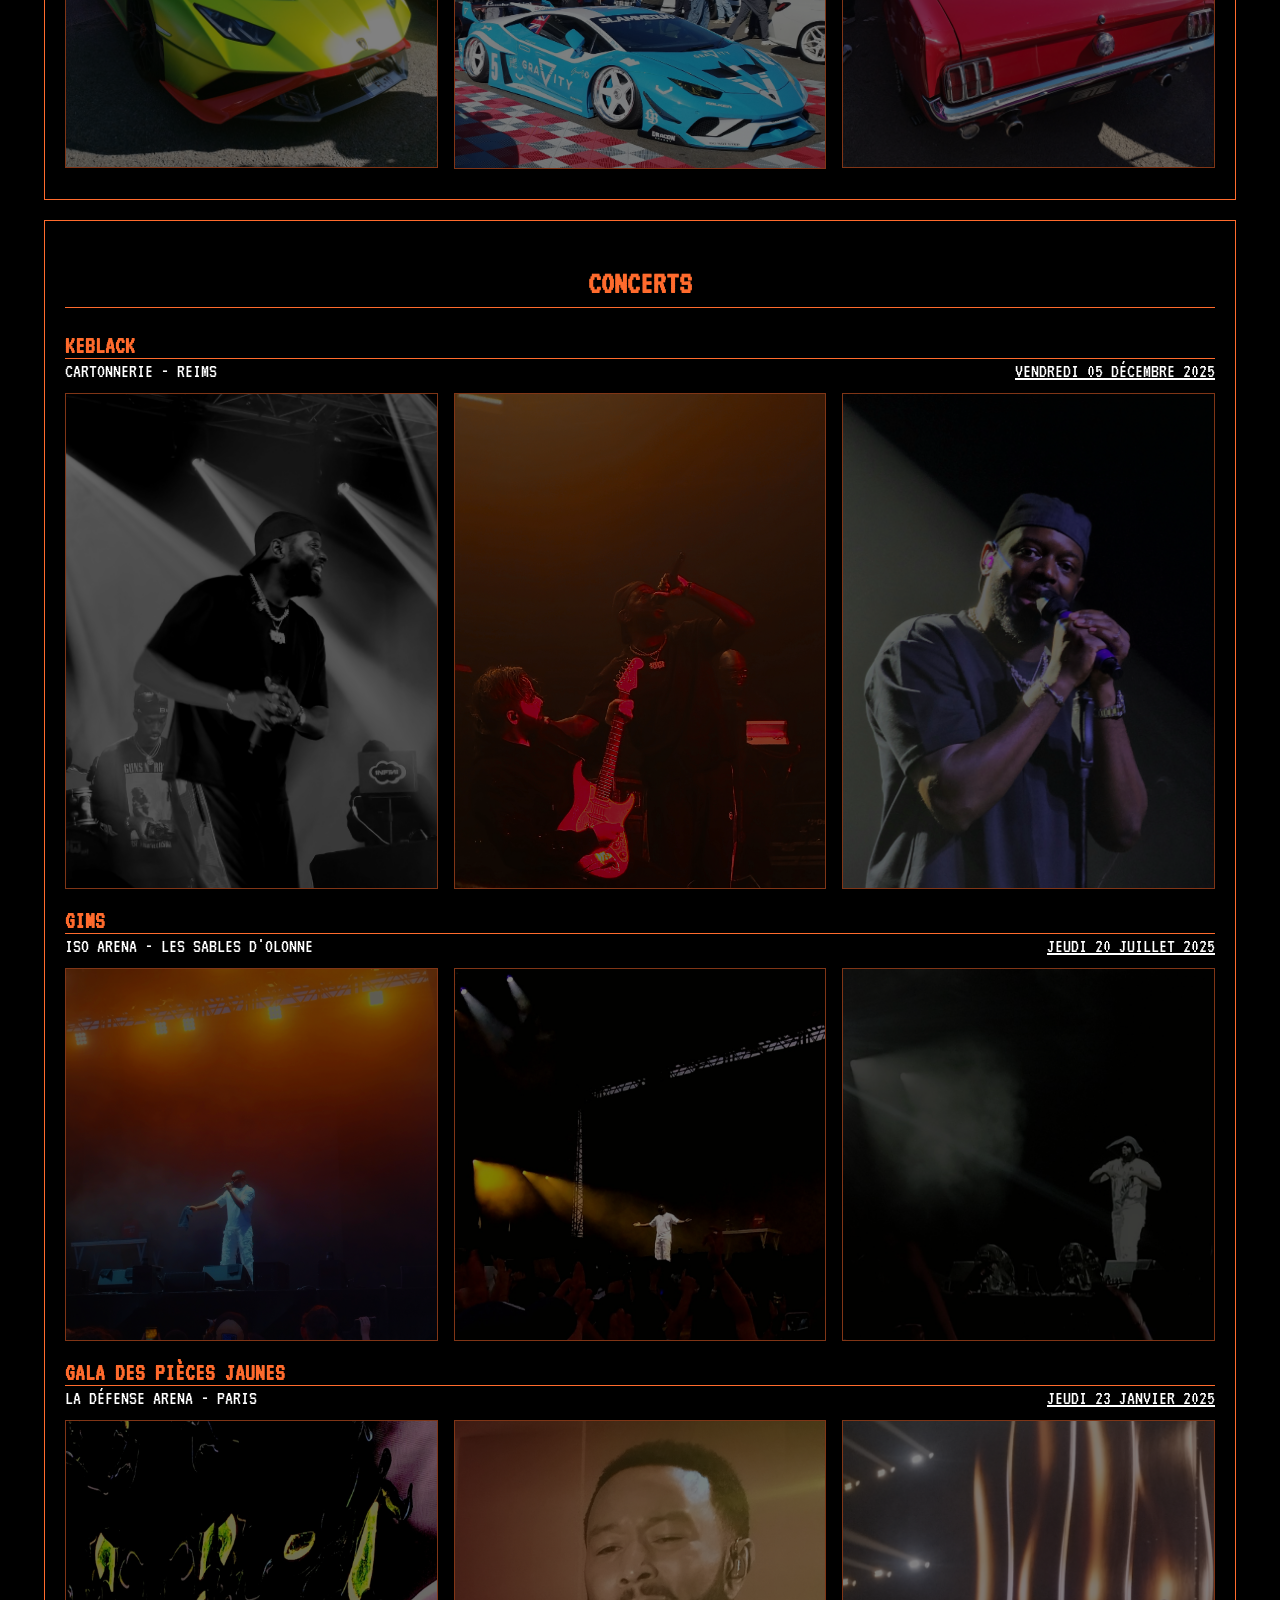
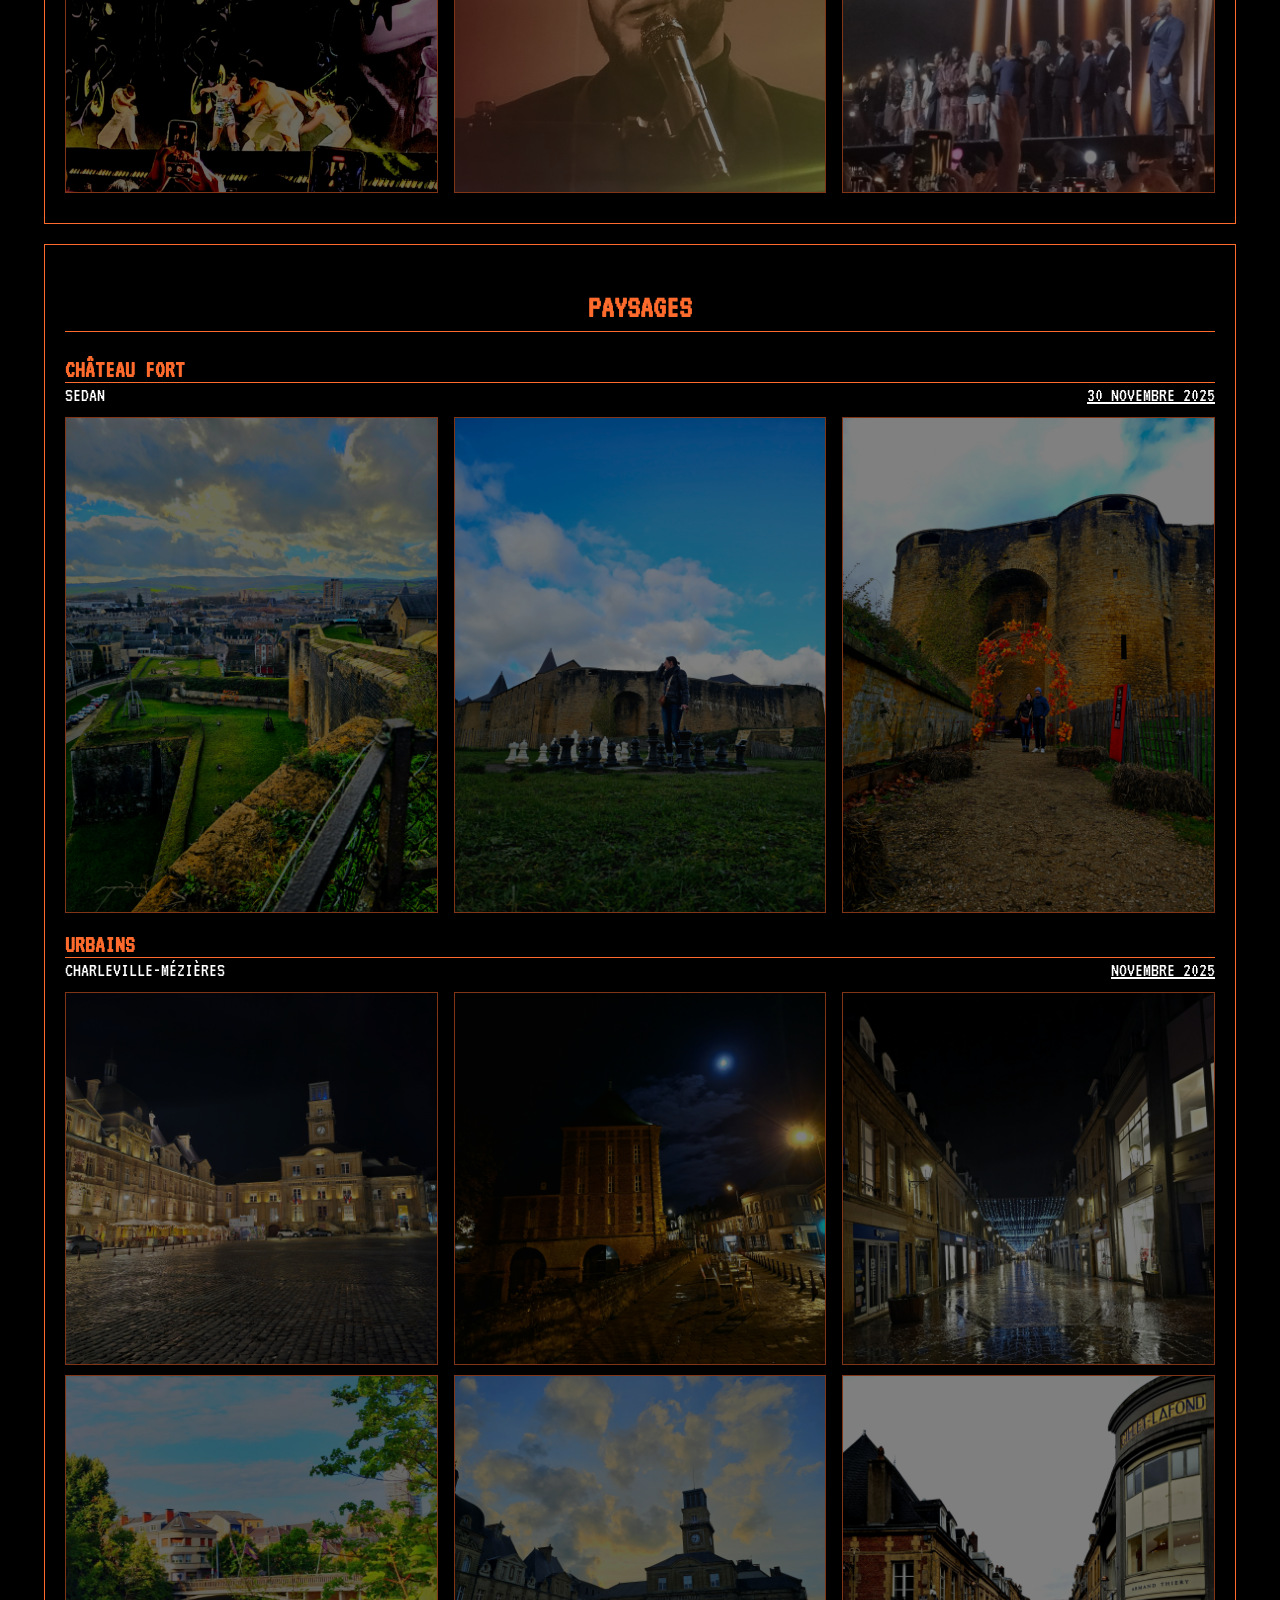
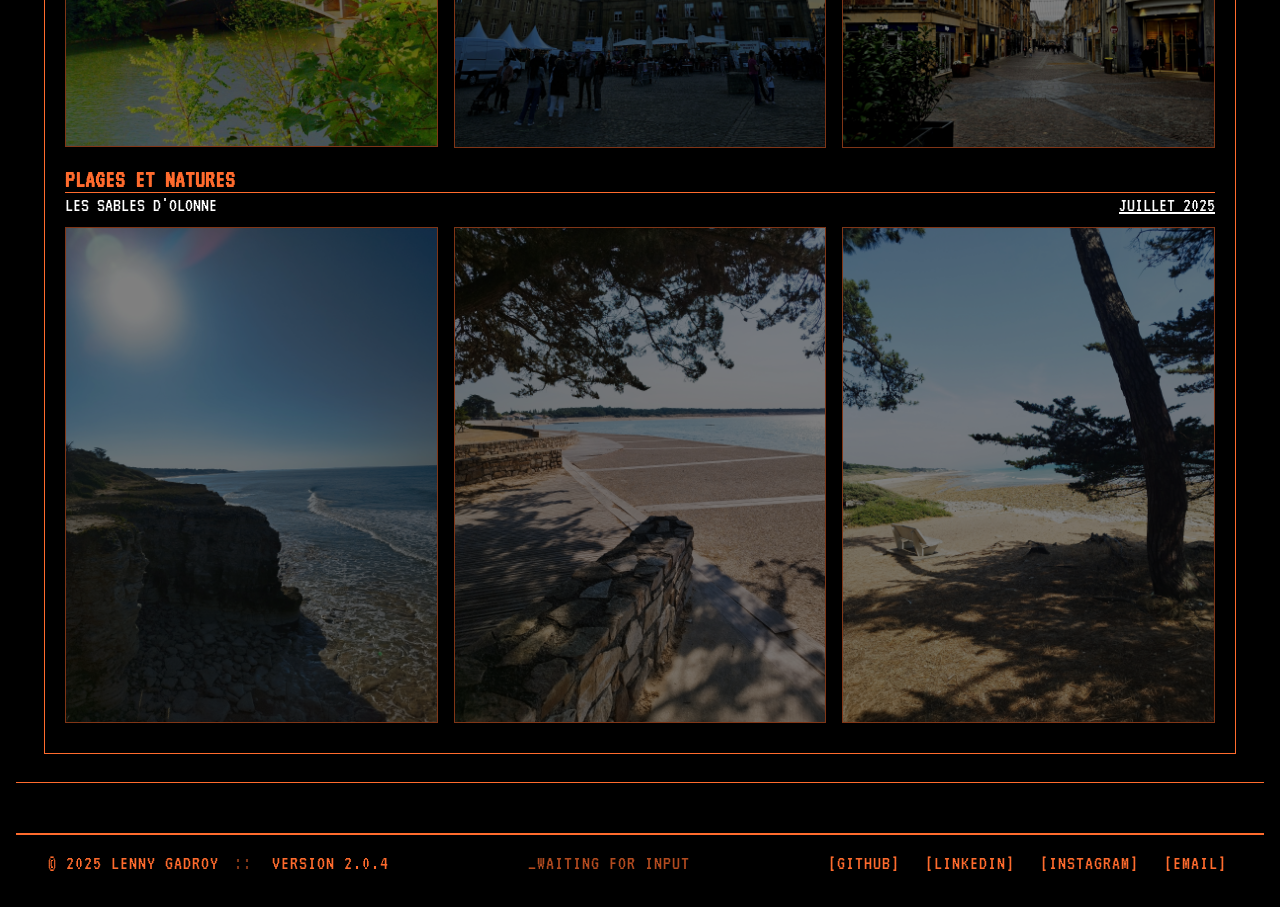
==== commit f5d1420b: "UPDATE ALL" ====
--- a/albums.html
+++ b/albums.html
@@ -4,7 +4,7 @@
     <meta charset="UTF-8">
     <meta name="viewport" content="width=device-width, initial-scale=1.0">
     <title>Lenny Gadroy - Albums photos</title>
-    <link rel="stylesheet" href="assets/style.css">
+    <link rel="stylesheet" href="assets/style_min.css">
     <link rel="icon" type="image/svg" href="assets/icon.svg">
 </head>
 <body>
@@ -343,6 +343,6 @@
             <a href="mailto:lennygadroy@gmail.com?subject=Contact via Portfolio" class="footer-link">[EMAIL]</a>
         </div>
     </footer>
-    <script src="assets/script.js"></script>
+    <script src="assets/script_min.js"></script>
 </body>
 </html>
--- a/assets/style_min.css
+++ b/assets/style_min.css
@@ -0,0 +1 @@
+@charset "utf-8";body,button{font-size:var(--BodySize);color:var(--Primary);background-color:var(--Background)}.tva-nav li a,a,body,button{color:var(--Primary)}.tva-header,body,button{background-color:var(--Background)}.tva-footer,body,button{text-transform:uppercase;font-family:var(--Font)}.projects .grid-col,.skills .header{margin-top:20px}.file-list li,.filter,.hamburger,.tva-list li,.tva-nav li{cursor:pointer}.footer-link,.tva-nav li a,.unlock-link,a{text-decoration:none}.filter,.sort,.toast,.tva-footer,body,button{font-family:var(--Font)}@font-face{font-family:TVA;src:url('TVA.ttf') format('truetype')}:root{--Primary:#FF6B2D;--PrimaryRGB:255,107,45;--Secondary:#AC3B00;--SecondaryRGB:172,59,0;--Black:#000;--White:#fff;--Background:rgba(0, 0, 0, 1);--Font:'TVA',sans-serif;--TitleSize:2rem;--SubTitleSize:1.5rem;--BodySize:1.25rem;--SubBodySize:1rem;--TitleWeight:600;--SubTitleWeight:500;--BodyWeight:400;--SubBodyWeight:300;--TitleHeight:3;--SubTitleHeight:2;--BodyHeight:1.5;--SubBodyHeight:1.2;--BorderColor:var(--Primary);--BorderStyle:solid;--BorderWidth:1px;--Border:var(--BorderWidth) var(--BorderStyle) var(--BorderColor);--ShadowPrimary:0 0.75rem 1.875rem rgba(var(--PrimaryRGB), 0.5);--ShadowPrimary:0 0.75rem 1.875rem rgba(var(--SecondaryRGB), 0.5)}*,::after,::before{box-sizing:border-box}body{margin:0;padding:1rem;overflow-wrap:break-word;word-wrap:break-word}.slide{animation:infinite slideIn}@keyframes slideIn{from{transform:translateX(100%);opacity:0}to{transform:translateX(0);opacity:1}}.pulse{animation:infinite pulse}@keyframes pulse{0%,100%{transform:scale(1)}50%{transform:scale(1.1)}}.Blink{animation:2s linear infinite Blinker}@keyframes Blinker{50%{opacity:0}}button{border:var(--Border);padding:5px}button:focus,button:hover{box-shadow:0 0 10px var(--Primary);cursor:pointer}hr{border-color:var(--Primary);margin:20px 0}.tva-container{border:var(--Border);box-shadow:var(--ShadowPrimary);margin:20px 200px;padding:.5rem;overflow:hidden}.tva-header{z-index:1000;position:sticky;top:0;height:80px;display:flex;flex-wrap:wrap;border-bottom:3px solid var(--Primary);justify-content:space-between;align-items:center;padding:0 1rem;gap:1rem}.tva-header a{height:100%;width:auto}.tva-header img{width:100%;height:100%;padding:1rem}.hamburger{display:none;background:0 0;border:none;box-shadow:none;padding:0}.graph-svg,.panel{border:var(--Border)}.bar{width:25px;height:3px;display:block;background-color:var(--Primary);margin:5px auto;transition:.3s ease-in-out}.tva-nav{height:100%;display:flex;align-items:center}.tva-list,.tva-nav ul{display:flex;flex-wrap:wrap;border-bottom:var(--Border);list-style:none;padding:0;margin:0}.grid-col,.grid-col-2,.grid-row,.main-grid{display:grid;gap:1rem}.tva-nav li{font-size:var(--SubTitleSize);padding:.5rem 1rem}.tva-nav li a:focus,.tva-nav li a:hover,.tva-nav li.active,.tva-nav li:focus,.tva-nav li:hover{background-color:var(--Primary);color:var(--Black)}.albums .tva-nav,.projects .tva-nav,.reals .tva-nav{z-index:1000;position:sticky;top:80px;background-color:var(--Background);margin:20px}.contact form button[type=submit],.file-list li.active,.file-list li:hover,.footer-link:hover{background-color:var(--Primary)}.main-grid{grid-template-columns:1fr 2fr 1fr;padding:1rem}.grid-col,.grid-col-2,.reals .grid-col-2,.skills .grid-col:first-of-type{grid-template-columns:1fr 1fr}.grid-row{grid-template-rows:auto auto}.panel{height:fit-content;display:flex;flex-direction:column;padding:1rem}.action-icons,.tva-footer{display:flex;flex-wrap:wrap}.panel-subtitle,.panel-title{border-bottom:var(--Border);padding-bottom:.5rem;margin-bottom:1rem;font-weight:700}.panel-title{font-size:var(--TitleSize);word-break:break-word}.panel-title-graph{font-size:var(--TitleSize);font-weight:700}.panel-subtitle{font-size:var(--SubTitleSize)}.file-list{color:var(--White);list-style:none;margin:0;padding:0}.file-list li{padding:.25rem .5rem;word-break:break-all}.file-list li.active{color:var(--White)}.file-list li em,.file-list li span{font-size:var(--BodySize);text-transform:lowercase}.action-icons{text-align:center;margin-bottom:2rem;gap:2rem}.icon-block .icon{display:block;font-size:var(--TitleSize);margin-bottom:.5rem}.program-list{margin-left:50px;padding:0}.program-list li{font-size:var(--BodySize);margin-bottom:1rem}.program-list li div.action-icons,.program-list li p,.program-list li p+a{color:var(--White);font-size:var(--BodySize);margin:0}.graph-value{color:var(--White);font-size:var(--TitleSize)}.footer-section.center,.graph-value .unit,.inversed li,.panel#admin .left-right,.tva-footer,.tva-list li{font-size:var(--BodySize)}.graph-content{width:100%;max-width:300px}.graph-svg{width:100%;height:150px;margin-top:1rem}.tva-list li{padding:.5rem 1rem}.panel#admin .left-right.inversed{background-color:var(--Primary);color:var(--Black);font-size:var(--SubTitleSize);padding:3px}.tva-footer{grid-column:1/-1;background-color:var(--Background);border-top:2px solid var(--Primary);color:var(--Primary);justify-content:space-between;align-items:center;letter-spacing:1px;margin-top:50px;padding:1rem 2rem}.hud,.xp-bar{background:var(--Black);border:var(--Border)}.footer-section,.left-right{flex-wrap:wrap;display:flex}.footer-section{align-items:center;gap:15px}.footer-section.left .sep{opacity:.5}.footer-section.center{opacity:.7}.footer-link{color:var(--Primary);padding:2px 5px;transition:.2s}.footer-link:hover{color:var(--Black);box-shadow:0 0 10px var(--Primary)}.undefined{opacity:.75}.albums h2,.projects h2,.reals h2{font-size:var(--TitleSize);text-align:center}.albums .panel,.projects .panel,.reals .panel{margin:20px;padding:20px}.projects .panel>.panel-title+.left-right>.panel-subtitle{border-bottom:none;padding-bottom:0}.projects .left-part,.projects .one-part,.projects .right-part{width:100%;padding:0 10px}.albums h3,.projects .left-part h3,.projects .right-part h3,.reals .left-part h3,.reals .middle-part h3,.reals .right-part h3,.reals h3{font-size:var(--TitleSize);margin:10px 0 0;padding-bottom:0}.albums .left-right,.projects .left-part .left-right,.projects .right-part .left-right,.reals .left-part .left-right,.reals .left-right,.reals .middle-part .left-right,.reals .right-part .left-right{line-height:var(--SubBodyHeight)}.projects ul.left-right,.projects ul.left-right li ul li{color:var(--White);list-style-type:square;margin-top:0}.left-right{justify-content:space-between;gap:.5rem}ul.left-right{margin-right:0}.projects .left-right em{font-size:var(--SubBodySize)}.albums img,.projects iframe,.projects img,.reals img{max-width:100%;width:100%;max-height:auto;display:flex;border:var(--Border);opacity:.5;margin:10px auto}.projects iframe{max-height:100%}.albums img:hover,.projects iframe:hover,.projects img:hover,.reals img:hover{opacity:1}.albums #BDGM h3,.albums #cab h3,.albums #urbains img,.albums .left-part img:last-of-type,.albums .middle-part img:last-of-type,.albums .right-part img:last-of-type,.reals .left-part img:last-of-type,.reals .middle-part img:last-of-type,.reals .right-part img:last-of-type{margin-bottom:10px}.reals .panel:first-of-type .grid-col:first-of-type{grid-template-columns:1fr 2fr}.albums .grid-col,.reals .grid-col{grid-template-columns:1fr 1fr 1fr}.albums .panel-subtitle,.cv .left-part .panel-subtitle,.cv .right-part .panel-subtitle{font-size:var(--SubTitleSize)}.albums #BDGM h2,.albums #cab h2,.cv .left-part .panel:last-of-type,.cv .right-part .panel:last-of-type,.no-gap>h3{margin-bottom:0}.skills{padding:1rem;gap:1rem}.skills .grid-col,.skills .grid-col:first-of-type{grid-template-columns:3fr 1fr}.skills .left-part,.skills .right-part{width:100%}.skills .header{display:flex;flex-wrap:wrap;justify-content:space-between;align-items:center;margin-bottom:20px;gap:15px}.hud{min-width:280px;display:flex;flex-direction:column;flex-grow:1;box-shadow:0 0 15px rgba(255,107,45,.2);padding:10px;gap:5px}.filter-bar,.skill-item{display:flex;margin-bottom:10px;gap:10px}.hud .top{display:flex;flex-wrap:wrap;justify-content:space-between;font-size:1.2rem;font-weight:700}.xp-bar{position:relative;width:100%;height:10px}.level-badge,.xp-fill{background:var(--Primary)}.xp-fill{width:0%;height:100%;transition:width .5s}.level-badge{color:var(--Black);font-size:.9rem;padding:0 5px}.filter,.lock-overlay,.sort{color:var(--Primary)}.filter-bar{grid-column:span 2;flex-wrap:wrap;align-items:center}.filter{flex-grow:1;background:0 0;border:var(--Border);font-size:.9rem;text-align:center;padding:5px 10px}.skill-item,.sort{background:var(--Black);border:var(--Border)}.btn-buy-now:focus,.btn-buy-now:hover,.filter.active,.filter:hover{background:var(--Primary);color:var(--Black)}.sort{margin-left:auto;padding:5px}.skill-item{position:relative;overflow:hidden;flex-wrap:wrap;justify-content:space-between;align-items:center;padding:10px;cursor:grab;transition:transform .2s,box-shadow .2s}.skill-item:hover{box-shadow:var(--ShadowPrimary);transform:translateX(5px)}.skill-item.locked{border-color:#555;color:#555;opacity:.5;cursor:not-allowed}.skill-item.locked:hover{box-shadow:none;transform:none}.lock-overlay{width:100%;height:100%;position:absolute;top:0;left:0;display:none;background:rgba(0,0,0,.7);justify-content:center;align-items:center;font-size:1.5rem;font-weight:700}.btn-group,.skill-item.locked .lock-overlay,.zone{display:flex}.skill-info{flex:1;min-width:200px}.skill-info h4{font-size:1.1rem;margin:0}.skill-price{font-weight:700}.skill-desc{color:var(--White);font-size:1rem;text-transform:none;margin:5px 0 0}.skill-meta{color:var(--Primary);font-size:.8rem;margin-top:2px}.btn-group{flex-wrap:wrap;margin-top:5px;gap:5px}.btn-add{background:var(--Primary);border:none;color:var(--Black);font-weight:700;padding:2px 8px;cursor:pointer}.btn-buy-now{background:var(--Black);border:var(--Border);color:var(--Primary);padding:2px 8px;cursor:pointer}.acquired-badge,.zone{flex-direction:column;padding:10px;text-align:center}.zone{min-height:200px;background-color:rgba(255,107,45,.05);border:2px dashed var(--Primary);color:rgba(255,107,45,.5);justify-content:center;align-items:center;gap:10px;transition:.3s}.zone.drag-over{background-color:rgba(255,107,45,.2);box-shadow:inset 0 0 20px var(--Primary)}.btn-remove{background:0 0;border:var(--Border);color:var(--Primary);cursor:pointer}.btn-remove:focus,.btn-remove:hover{background:var(--Primary);color:#000}.acquired-grid{display:grid;grid-template-columns:repeat(auto-fill,minmax(150px,1fr));gap:10px}.acquired-badge{display:flex;border:var(--Border);color:var(--White);font-size:.9rem;gap:5px;overflow:hidden}.unlock-link{display:block;background:var(--Primary);color:#000;font-size:.7rem;margin-top:5px;padding:2px;cursor:pointer}.toast-container{z-index:10000;max-width:90vw;position:fixed;bottom:20px;right:20px;display:flex;flex-direction:column;gap:10px}.toast{min-width:250px;display:flex;flex-wrap:wrap;background:var(--Black);border-left:5px solid var(--Primary);box-shadow:0 5px 15px rgba(0,0,0,.5);color:var(--White);justify-content:space-between;align-items:center;padding:15px 20px;animation:.3s ease-out forwards slideIn}.hack,.modal-overlay{height:100%;left:0;display:none;position:fixed;width:100%;top:0}#btn-admin,#btn-reset{border-color:var(--Primary)}.toast.error,.toast.success{border-left-color:var(--Primary)}.hack{z-index:20000;flex-direction:column;background:rgba(0,0,0,.9);justify-content:center;align-items:center;overflow-y:auto}.hack .timer{color:var(--Primary);font-size:2rem;font-weight:700}.hack .grid{display:grid;grid-template-columns:repeat(5,50px);grid-template-rows:repeat(5,50px);margin:20px;gap:5px}.hack .cell{display:flex;background:#222;border:1px solid #444;justify-content:center;align-items:center;cursor:pointer}.hack .cell.target{background:var(--Primary);animation:.5s infinite pulse}.modal-overlay{z-index:10000;background:rgba(0,0,0,.8);justify-content:center;align-items:center;padding:1rem}.modal-box{width:100%;max-width:300px;background:var(--Black);border:var(--Border);box-shadow:0 0 30px rgba(var(--Primary),.5);text-align:center;padding:20px}.actions{display:flex;flex-wrap:wrap;justify-content:center;gap:10px;margin-top:20px}.actions>button:first-of-type{background:0 0;border:1px solid var(--White);color:var(--White);padding:10px 20px;cursor:pointer}.actions>button:last-of-type{background:var(--Primary);border:none;color:#000;font-weight:700;padding:10px 20px;cursor:pointer}#btn-admin,#btn-reset,.cv .header h1{color:var(--Primary)}.bonus-entity{z-index:9999;width:40px;height:40px;position:fixed;display:flex;background:var(--Primary);box-shadow:0 0 10px var(--Primary);color:var(--White);justify-content:center;align-items:center;font-size:1.5rem;cursor:pointer;animation:1s infinite pulse}#btn-admin{margin-left:10px}input:focus[type=number],input:hover[type=number],input[type=number]{background-color:var(--Background);border:var(--Border);color:var(--Primary);max-width:100%}.cv .header{display:flex;flex-wrap:wrap;border-bottom:3px solid var(--Primary);justify-content:space-between;align-items:center;padding:30px;gap:20px}.cv .header h1{font-size:var(--TitleSize);margin-bottom:5px}.albums .left-part span,.albums .left-right,.albums .left-right a,.contact .grid-col .grid-row .panel:last-of-type .left-right:last-of-type span:last-of-type a,.contact .left-right span,.cv .header .pitch,.cv .left-part a,.cv .left-part li,.cv .panel>p+p,.cv .right-part .panel-title p,.cv li,.file-list a,.no-gap,.program-list a,.projects .left-part .left-right span,.projects .left-right em,.projects .right-part .left-right span,.reals .left-part .left-right span,.reals .left-right span,.reals .middle-part .left-right span,.reals .right-part .left-right span{color:var(--White)}.cv .header .pitch,.cv .left-part h3,.cv .left-part li,.dates{font-size:var(--BodySize)}.cv .header .pitch{max-width:80%}.photo-profil{width:100px;height:100px;object-fit:cover;flex-shrink:0;border:var(--Border);margin-right:40px}.cv .container{display:flex;flex-wrap:wrap}.cv .container a,.cv .left-part a:focus,.cv .left-part a:hover{text-decoration:underline}.cv .left-part{width:50%;min-width:300px;flex-grow:1;padding:20px 20px 20px 30px}.cv .left-part h3{margin-top:10px}.cv .left-part li{margin-bottom:4px}.cv .left-part a{text-decoration:none}.cv #hard-skills ul li ul,.cv ul{list-style:square;margin-left:30px;padding-left:0}.cv #contact ul,.cv li,.dates,.no-gap{margin-left:10px}.cv #contact ul{list-style-type:none}.cv li{padding:3px 0}.cv hr{visibility:hidden;height:5px;margin:0}.no-gap p{margin-top:0}.cv .right-part{width:50%;min-width:300px;flex-grow:1;padding:20px 30px 20px 20px}.cv .left-part .panel,.cv .right-part .panel{min-height:50px;margin-bottom:25px}.cv .left-part .panel-title,.cv .right-part .panel-title{font-size:var(--TitleSize)}.cv .panel-subtitle{border-bottom:none}.dates{display:block;font-style:italic}.contact .grid-col{grid-template-columns:2fr 5fr;margin-top:20px}.contact form{display:flex;flex-direction:column;gap:15px}.contact form .input-group{position:relative;width:100%;margin-bottom:10px}.contact form .input{width:100%;background:0 0;border:var(--Border);color:var(--Primary);font-size:18px;padding:15px}.contact form .label{position:absolute;left:15px;top:0;color:var(--Primary);font-size:18px;font-weight:500;pointer-events:none;transform:translateY(15px);transition:150ms cubic-bezier(.4, 0, .2, 1)}.contact form .input:focus,.input:valid{border:var(--Border);outline:0}.contact form .input:focus~.label,.input:valid~.label{background-color:var(--Background);border:var(--Border);color:var(--Primary);font-size:var(--SubTitleSize);padding:.2em;transform:translateX(-10px) translateY(-50%) scale(.8)}.contact form button[type=submit]{border:var(--Border);color:var(--Black)}.contact form button[type=reset]{border:1px solid var(--White);color:var(--White)}.hover:focus,.hover:hover{box-shadow:var(--ShadowPrimary)}.contact label,.cv li b,.projects ul.left-right li,.status{color:var(--Primary)}.tva-nav li.active a{color:var(--Black)}.contact .grid-col .grid-row .panel:last-of-type .left-right:last-of-type span:last-of-type button{border:1px solid var(--White)}@media only screen and (max-width:1599px){.tva-container{width:100%;max-width:100%;border:none;border-bottom:1px solid var(--Primary);box-shadow:none;margin:0;padding:.5rem}}@media only screen and (max-width:1199px){.tva-container{width:100%;max-width:100%;border:none;border-bottom:1px solid var(--Primary);box-shadow:none;margin:0;padding:.5rem}.tva-nav li{font-size:var(--BodySize)}.status{display:none}}@media only screen and (max-width:991px){.tva-nav,.tva-nav.active ul{transform:translateX(0)}.cv .header,.tva-nav li,.tva-nav ul{text-align:center}.main-grid{grid-template-columns:1fr}.tva-header{height:70px;padding:.5rem;flex-wrap:nowrap}.tva-header img{width:100px;padding:0 1rem}.hamburger{z-index:1002;display:block;align-content:right;rotate:180deg}.hamburger.active .bar:first-child{transform:translateY(8px) rotate(45deg)}.hamburger.active .bar:nth-child(2){opacity:0}.hamburger.active .bar:nth-child(3){transform:translateY(-8px) rotate(-45deg)}.tva-nav{position:fixed;top:70px;left:0;width:100%;height:calc(100vh - 70px);display:flex;flex-direction:column;justify-content:flex-start;padding-top:2rem;transition:transform .4s ease-in-out;border-bottom:2px solid var(--Primary)}.tva-nav ul{z-index:1001;position:fixed;left:-100%;width:100%;flex-direction:column;background-color:var(--Background);border-bottom:var(--Border);padding-bottom:20px;transition:.3s}.tva-nav li{width:100%;border-bottom:1px dashed rgba(var(--PrimaryRGB),.3);font-size:1.5rem;padding:1.5rem}.albums .tva-nav,.projects .tva-nav,.reals .tva-nav{position:relative}.cv .left-part,.cv .right-part{width:100%;padding:10px}.cv .header{flex-direction:column-reverse;gap:20px}.cv .header .pitch{max-width:100%}.photo-profil{margin-right:0;margin-bottom:15px}.status{display:none}}@media only screen and (max-width:767px){.cv .header,.tva-footer{text-align:center;gap:20px}.albums img,.logo,.projects img,.reals img{height:auto}.main-grid{display:flex;flex-direction:column-reverse;grid-template-columns:1fr}.tva-nav ul{z-index:1001;position:fixed;left:-100%;width:100%;flex-direction:column;background-color:var(--Background);border-bottom:var(--Border);text-align:center;padding-bottom:20px;transition:.3s}.tva-nav.active ul{left:0}.cv .container{width:100%;flex-direction:column;box-sizing:border-box}.cv .left-part,.cv .right-part{width:100%;box-sizing:border-box;padding:15px 0 0}.cv .header{flex-direction:column-reverse;padding:15px}.cv .header .pitch{max-width:100%}.photo-profil{margin-right:0;margin-bottom:15px}.logo{width:50px}.albums .grid-col,.contact .grid-col,.grid-col,.grid-row,.reals .grid-col,.reals .grid-col-2,.skills .grid-col{display:flex;flex-direction:column}.projects .left-part,.projects .one-part,.projects .right-part,.reals .left-part,.reals .middle-part,.reals .right-part{width:100%;padding:0;margin-bottom:20px}.panel-title{text-align:center}.tva-footer{flex-direction:column;padding:1rem}.footer-section{width:100%;flex-direction:column;gap:10px}.tva-nav li,button{width:100%;padding:10px}.cv .photo-profil{width:80px;height:80px}.filter-bar{flex-direction:column;align-items:stretch}.sort{margin-left:0;margin-top:10px;width:100%}}
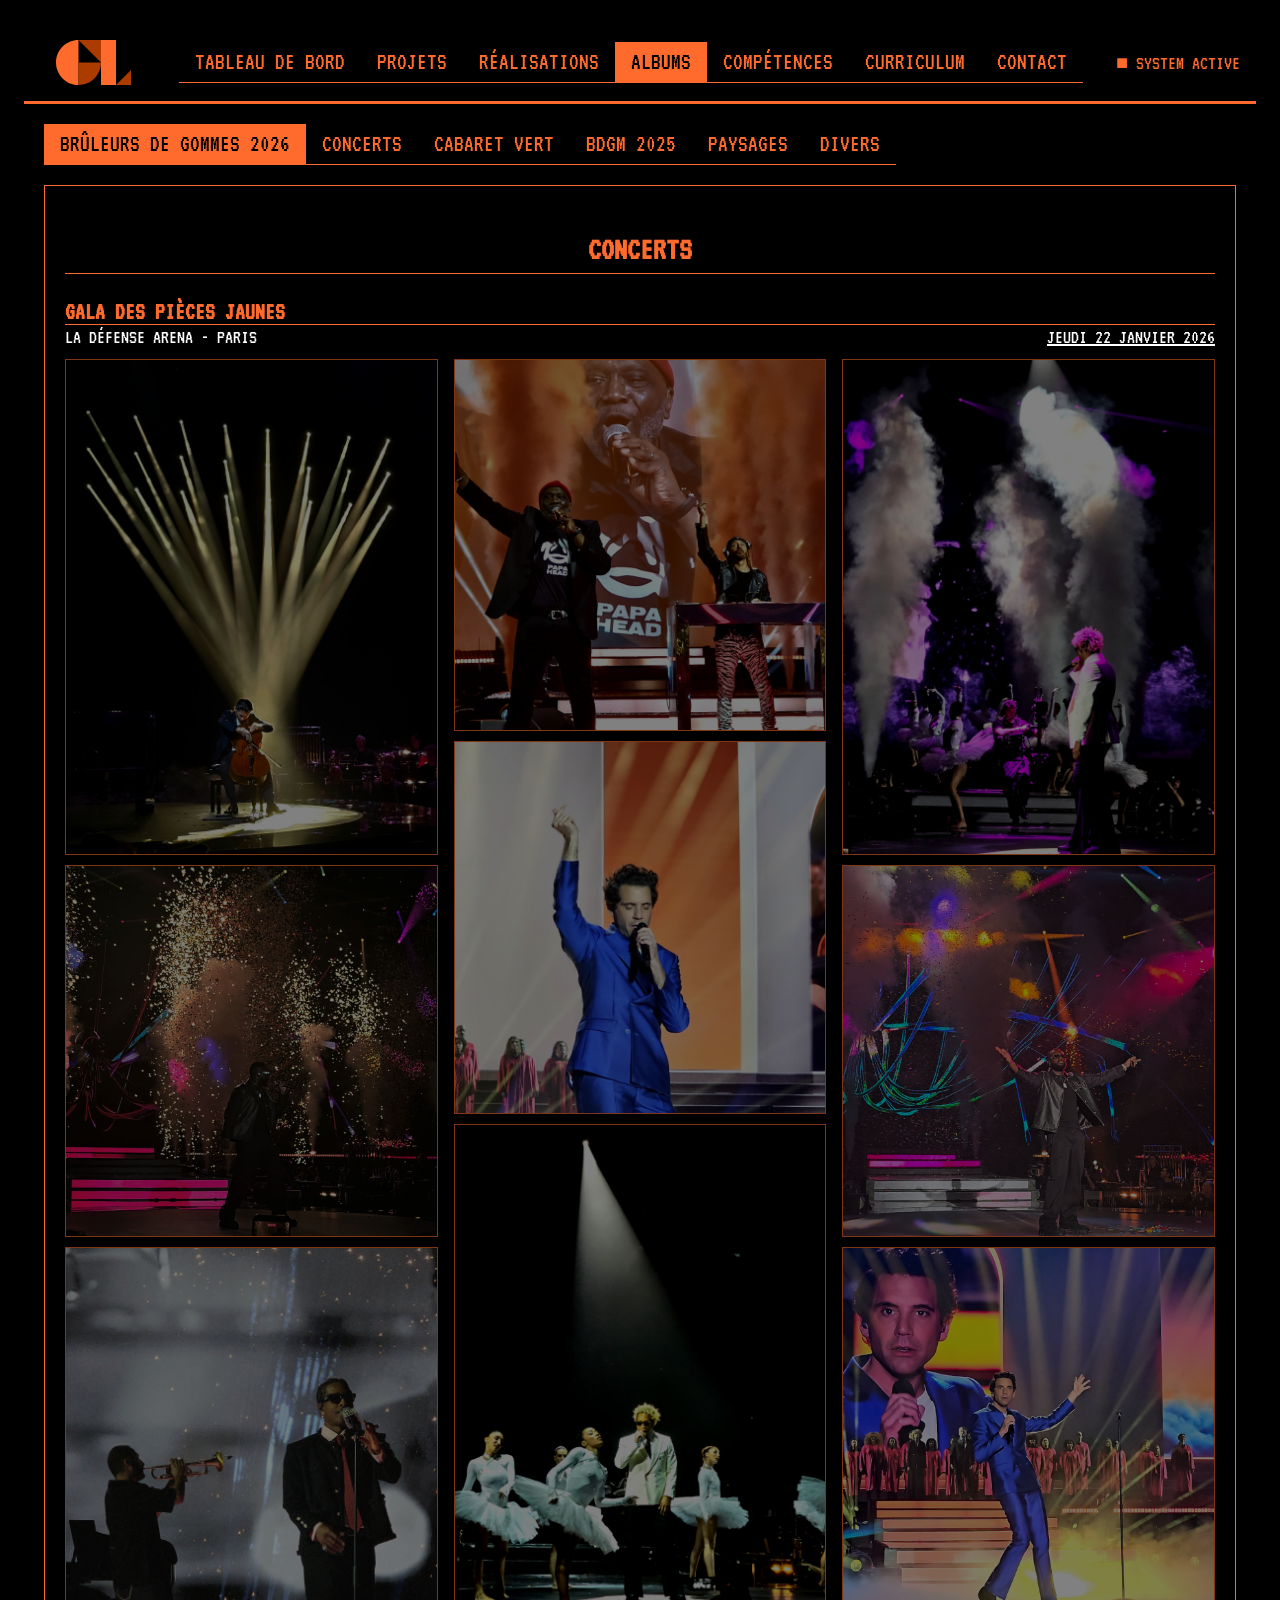
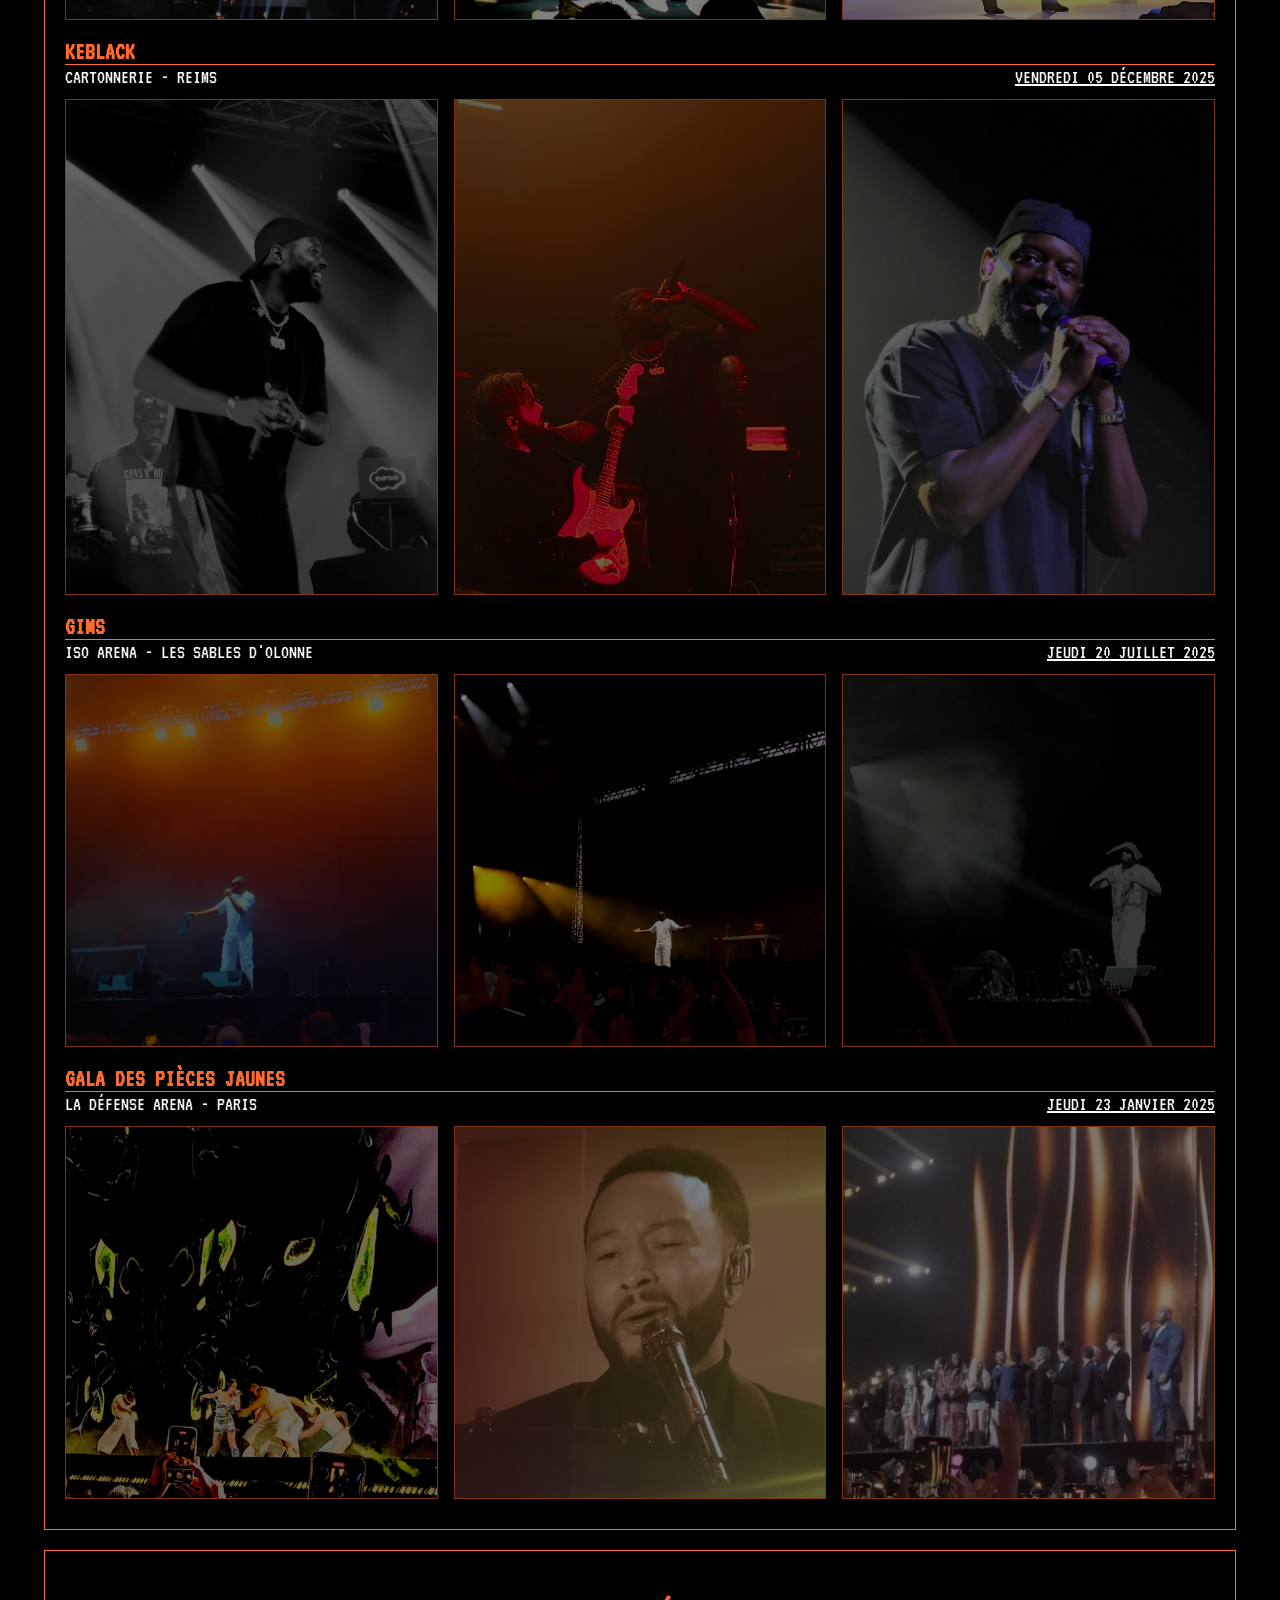
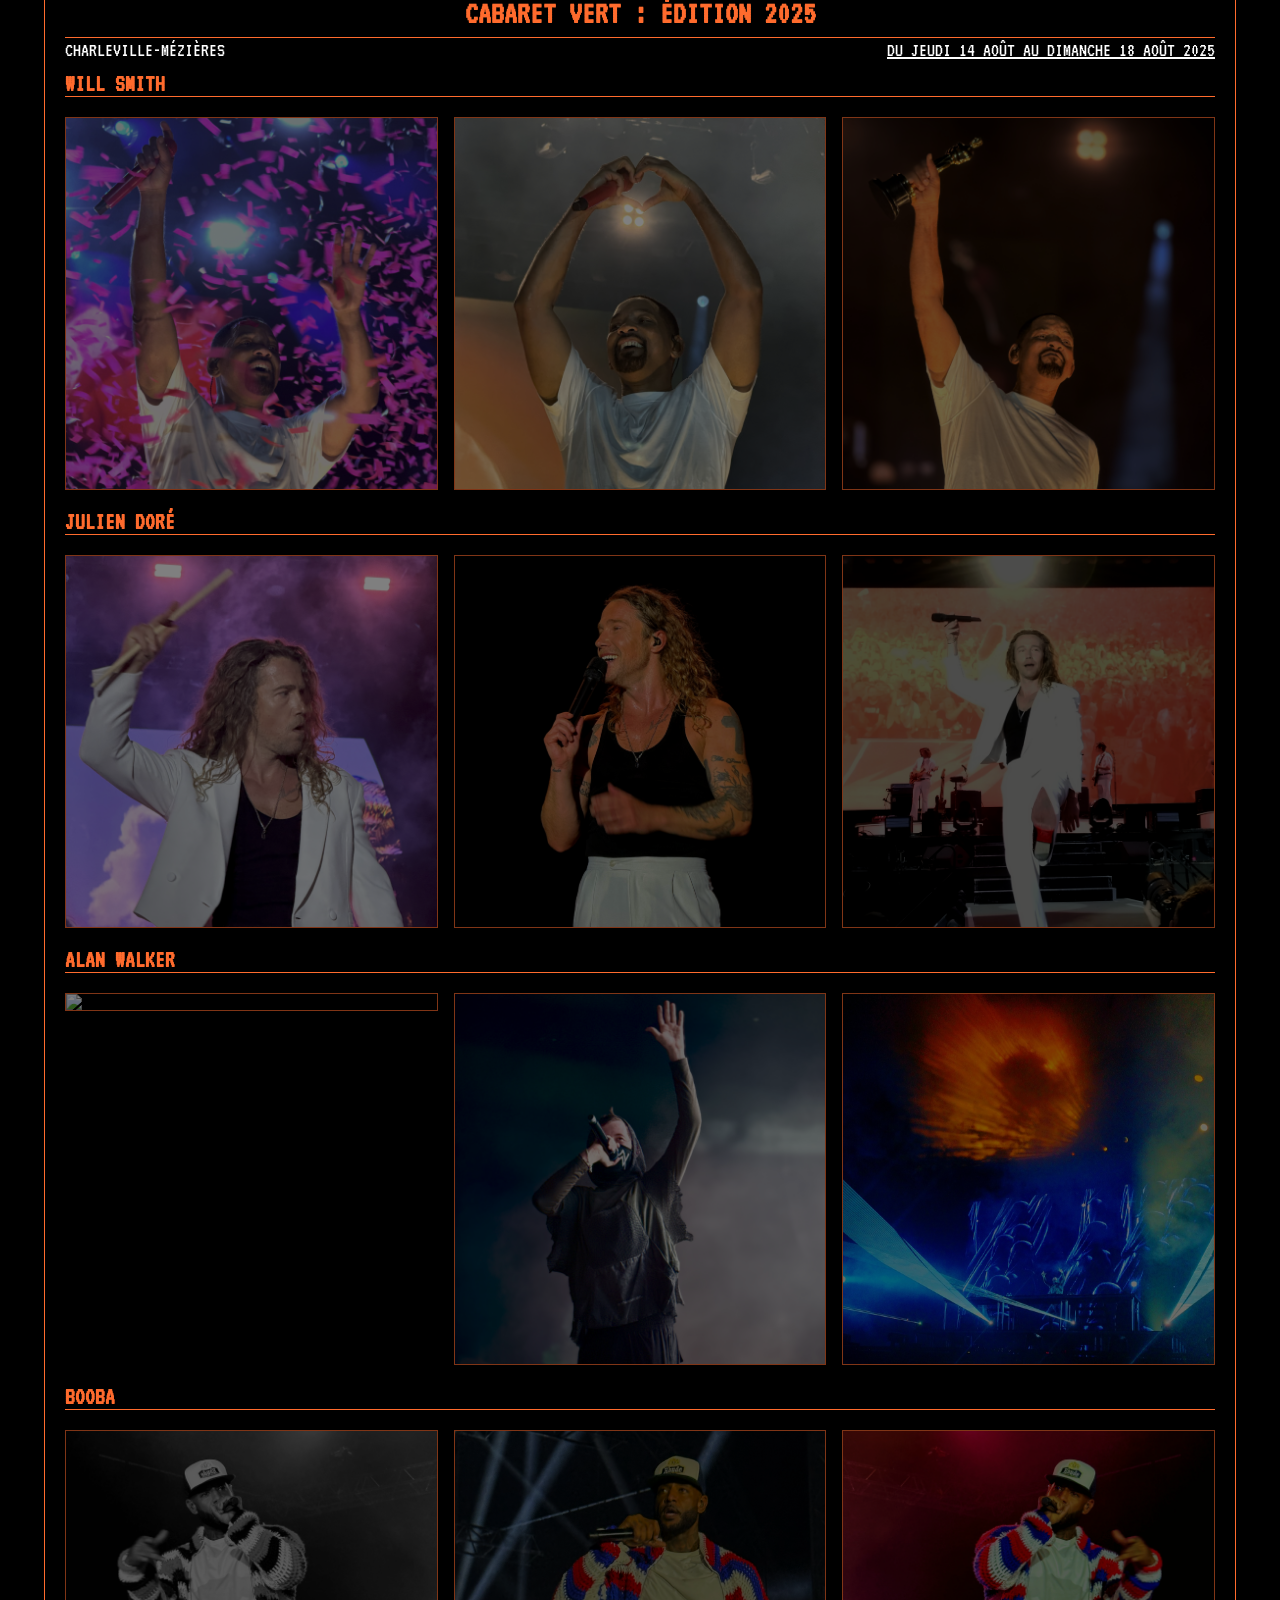
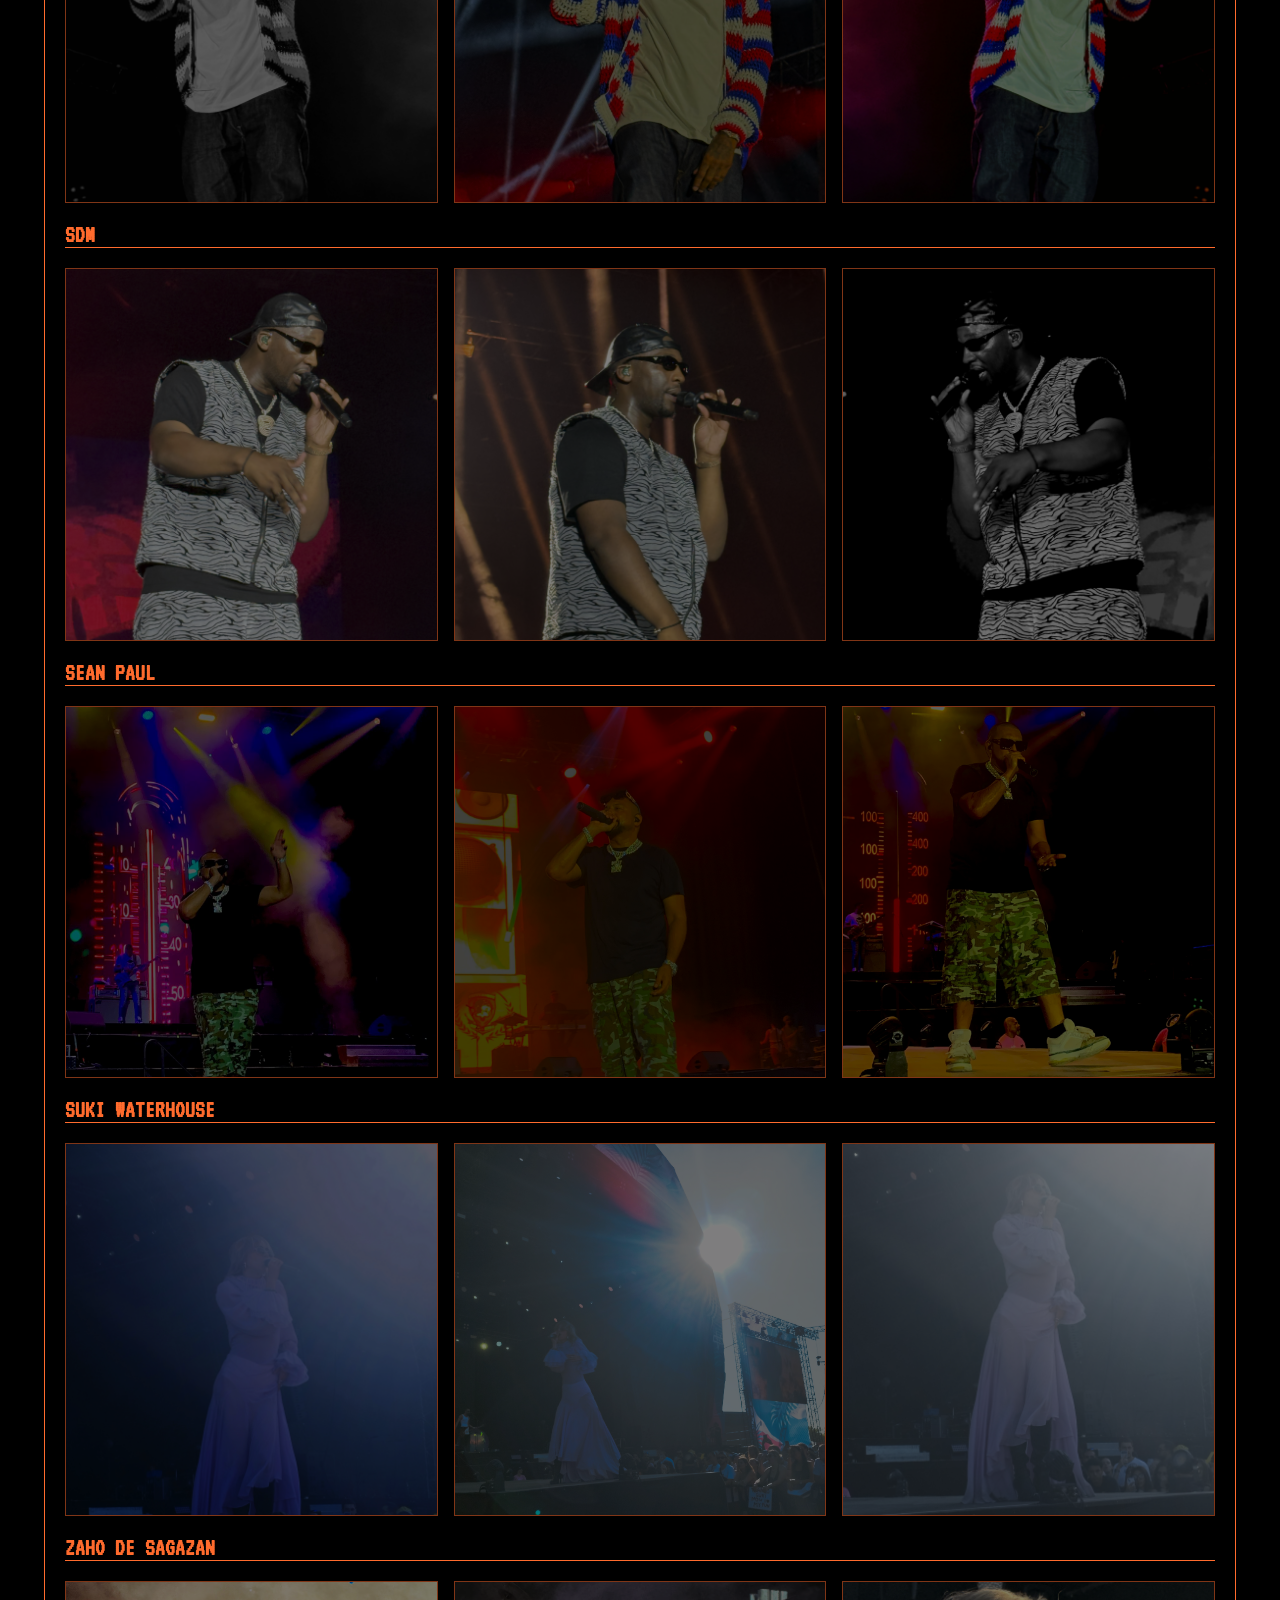
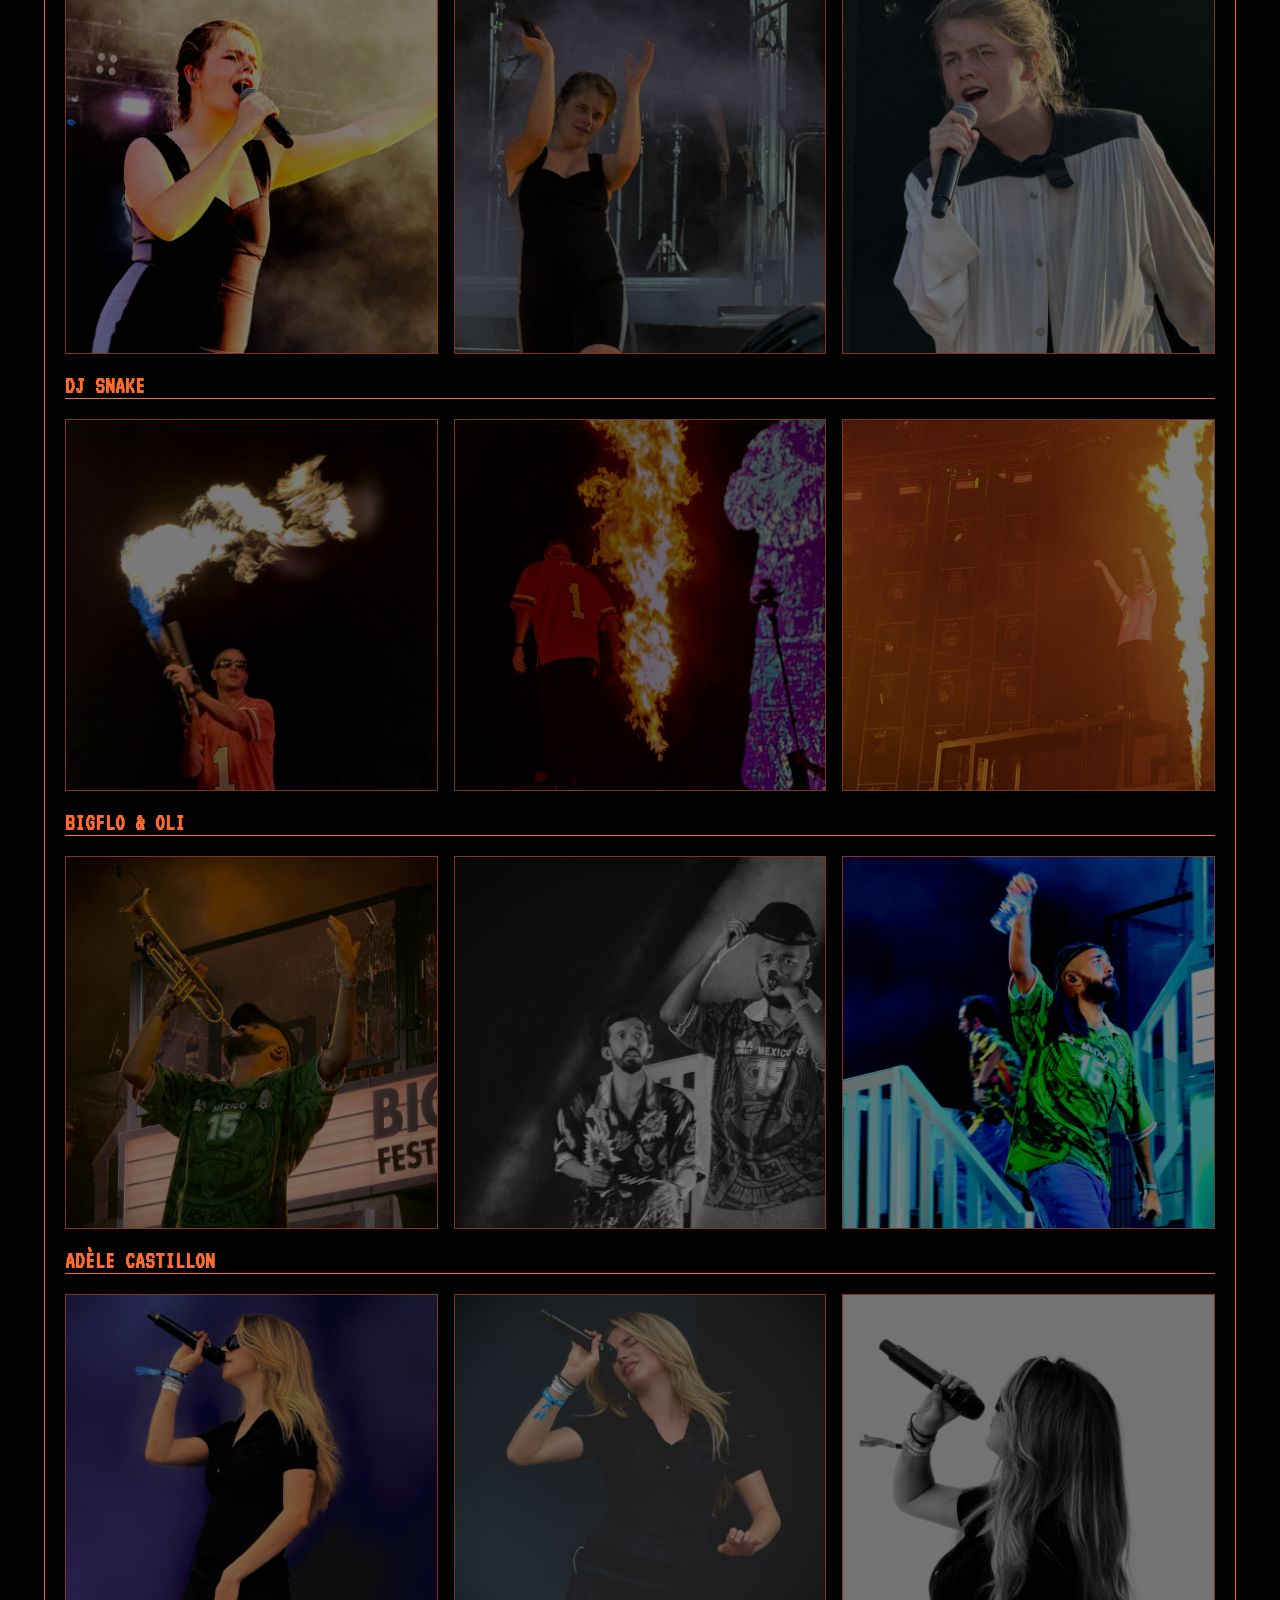
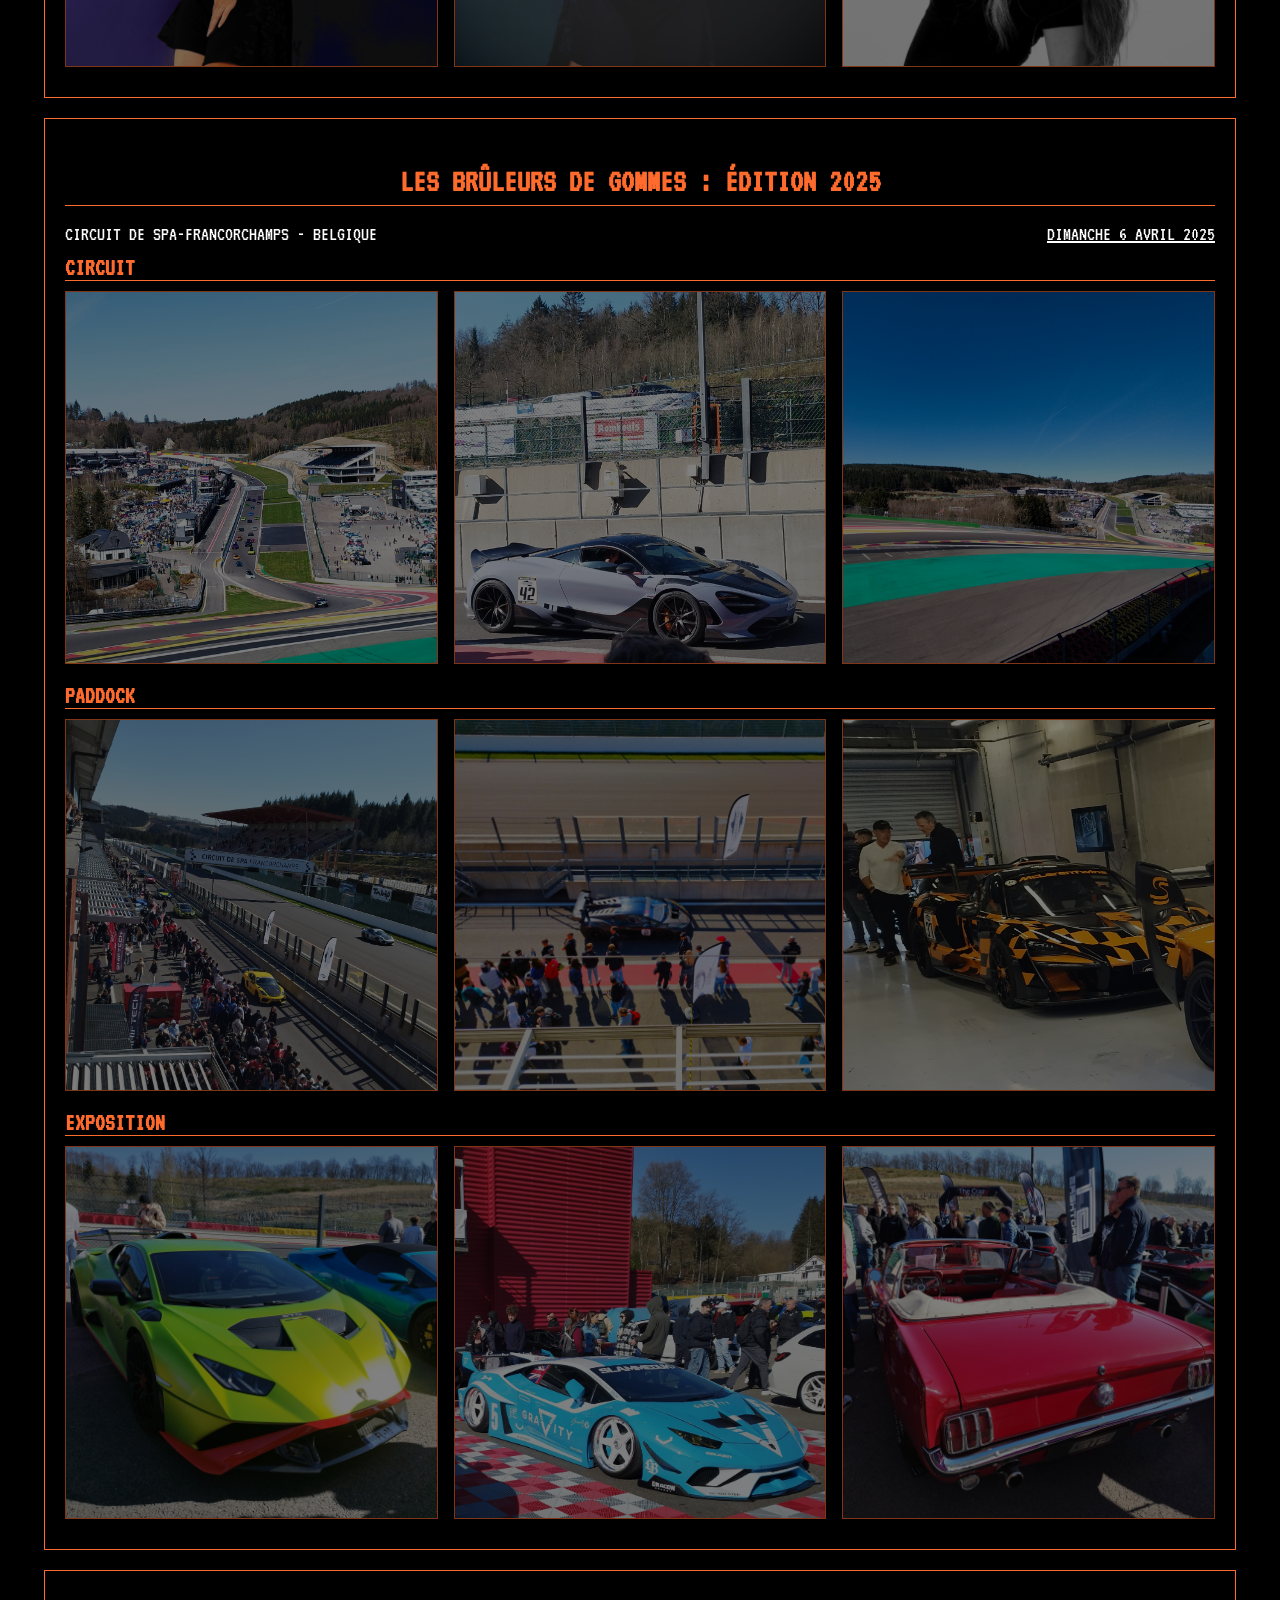
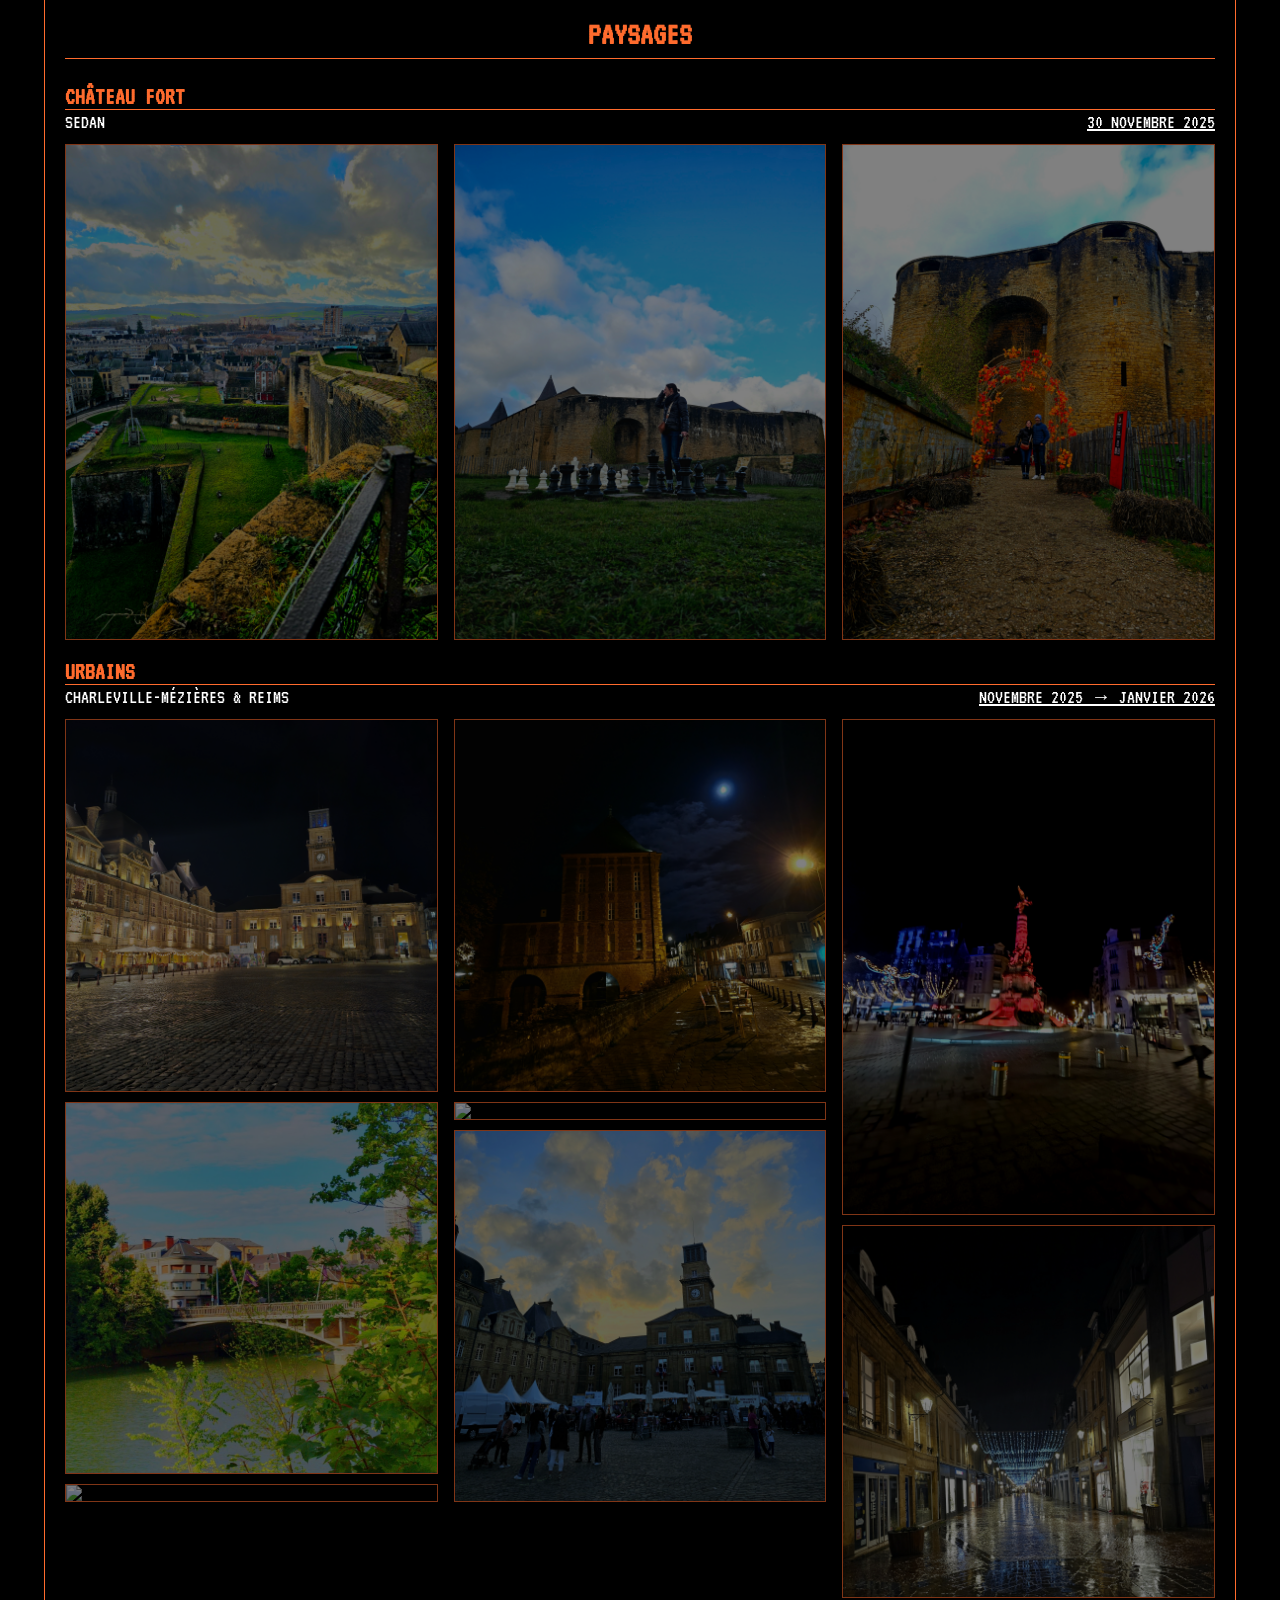
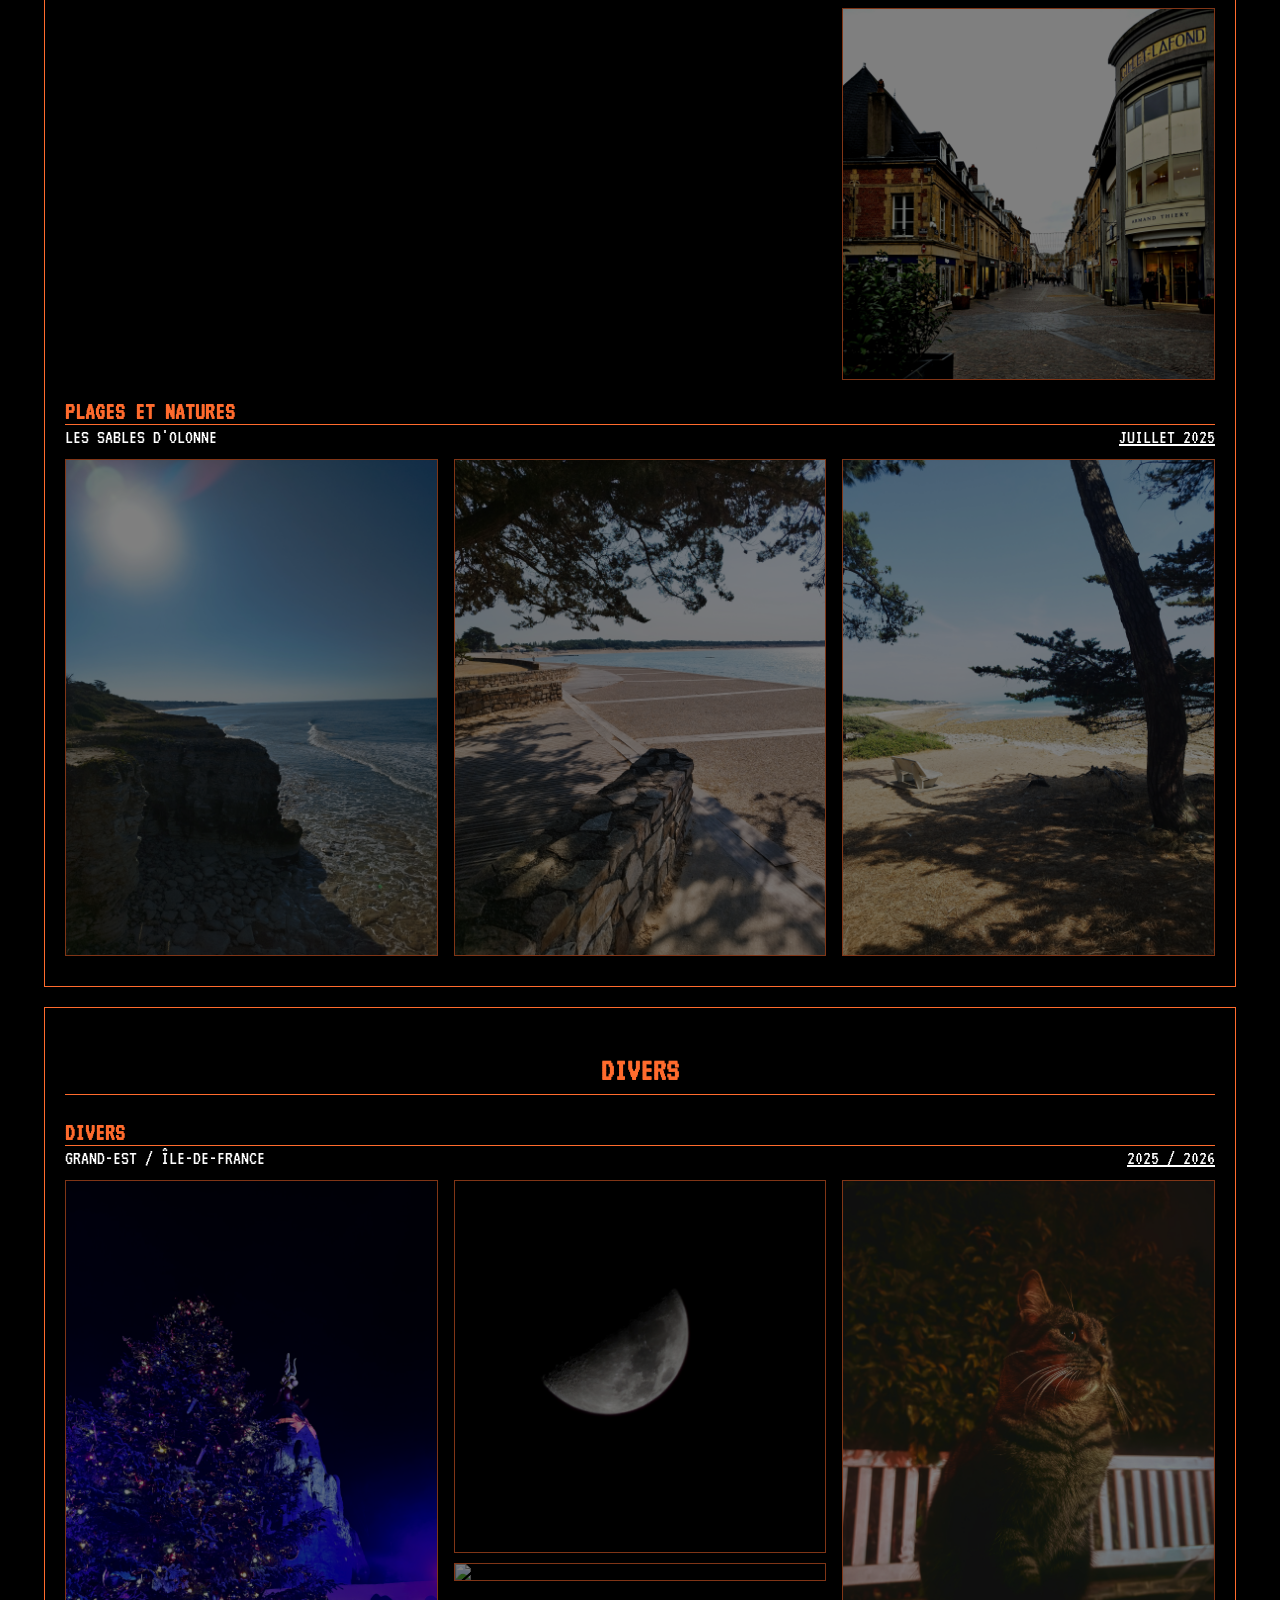
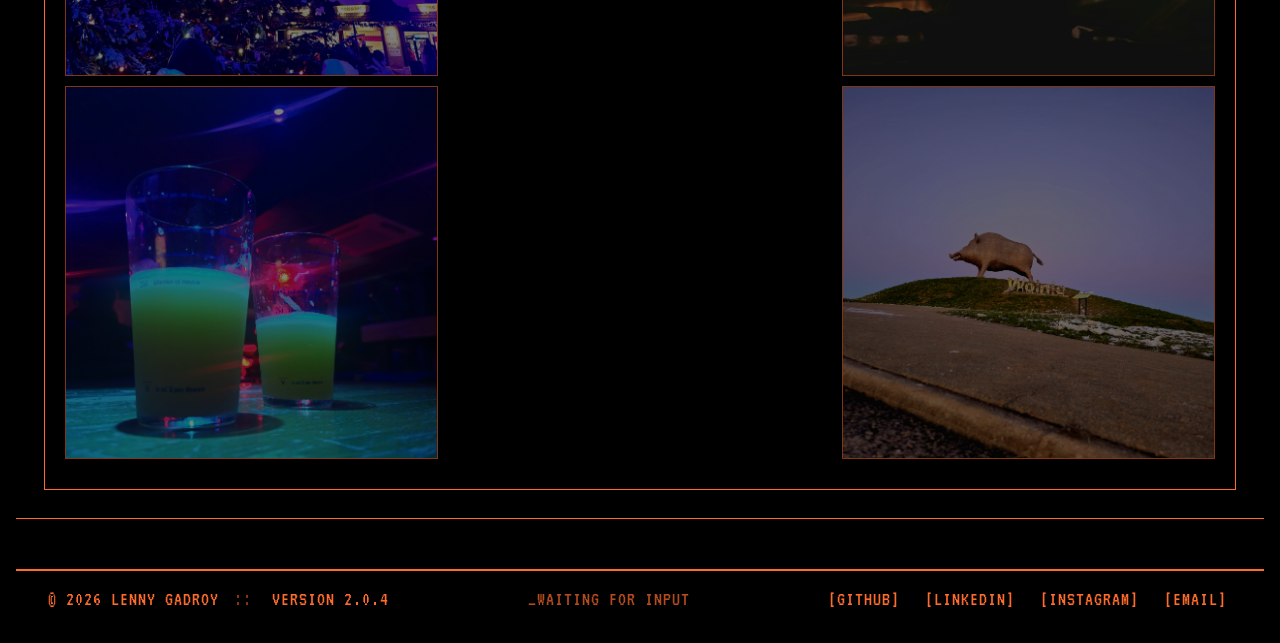
==== commit 9cb33291: "update" ====
--- a/albums.html
+++ b/albums.html
@@ -32,12 +32,152 @@
         <main class="albums">
             <nav class="tva-nav">
                 <ul>
-                    <li class="active"><a href="#cab">Cabaret Vert</a></li>
-                    <li><a href="#BDGM">Brûleurs de Gommes</a></li>
+                    <li class="active"><a href="#BDGM26">Brûleurs de Gommes 2026</a></li>
                     <li><a href="#musics">Concerts</a></li>
+                    <li><a href="#cab">Cabaret Vert</a></li>
+                    <li><a href="#BDGM25">BDGM 2025</a></li>
                     <li><a href="#lands">Paysages</a></li>
+                    <li><a href="#others">Divers</a></li>
                 </ul>
             </nav>
+<!--        <div id="BDGM26" class="panel">
+                <h2 class="panel-title">Les Brûleurs de Gommes : édition 2026</h2>
+                <div class="left-right">
+                    <span><a href="https://lesbruleursdegommes.com/" target="_blank">Circuit de Spa-Francorchamps - Belgique</a></span>
+                    <span><u>Dimanche 5 Avril 2026</u></span>
+                </div>
+                <h3 class="panel-subtitle">Circuit</h3>
+                <div class="grid-col">
+                    <div class="left-part">
+                        <img src="img/Albums/BDGM26/Circuit/1.jpg">
+                    </div>
+                    <div class="middle-part">
+                        <img src="img/Albums/BDGM26/Circuit/2.jpg">
+                    </div>
+                    <div class="right-part">
+                        <img src="img/Albums/BDGM26/Circuit/3.jpg">
+                    </div>
+                </div>
+                <h3 class="panel-subtitle">Paddock</h3>
+                <div class="grid-col">
+                    <div class="left-part">
+                        <img src="img/Albums/BDGM26/Paddock/1.jpg">
+                    </div>
+                    <div class="middle-part">
+                        <img src="img/Albums/BDGM26/Paddock/2.jpg">
+                    </div>
+                    <div class="right-part">
+                        <img src="img/Albums/BDGM26/Paddock/3.jpg">
+                    </div>
+                </div>
+                <h3 class="panel-subtitle">Exposition</h3>
+                <div class="grid-col">
+                    <div class="left-part">
+                        <img src="img/Albums/BDGM26/Expo/1.jpg">
+                    </div>
+                    <div class="middle-part">
+                        <img src="img/Albums/BDGM26/Expo/2.jpg">
+                    </div>
+                    <div class="right-part">
+                        <img src="img/Albums/BDGM26/Expo/3.jpg">
+                    </div>
+                </div>
+            </div>
+-->
+            <div id="musics" class="panel">
+                <h2 class="panel-title">Concerts</h2>
+<!--
+                <h3 class="panel-subtitle">Gims</h3>
+                <div class="left-right">
+                    <span><a href="https://www.parisladefense-arena.com/" target="_blank">La Défense Arena - Paris</a></span>
+                    <span><u>Jeudi 17 Décembre 2026</u></span>
+                </div>
+                <div class="grid-col">
+                    <div class="left-part">
+                        <img src="img/Albums/Concerts/Gims/Defense/1.jpg">
+                        <img src="img/Albums/Concerts/Gims/Defense/4.jpg">
+                    </div>
+                    <div class="middle-part">
+                        <img src="img/Albums/Concerts/Gims/Defense/2.jpg">
+                        <img src="img/Albums/Concerts/Gims/Defense/5.jpg">
+                    </div>
+                    <div class="right-part">
+                        <img src="img/Albums/Concerts/Gims/Defense/3.jpg">
+                        <img src="img/Albums/Concerts/Gims/Defense/6.jpg">
+                    </div>
+                </div>
+-->
+                <h3 class="panel-subtitle">Gala des Pièces Jaunes</h3>
+                <div class="left-right">
+                    <span><a href="https://www.parisladefense-arena.com/" target="_blank">La Défense Arena - Paris</a></span>
+                    <span><u>Jeudi 22 Janvier 2026</u></span>
+                </div>
+                <div class="grid-col">
+                    <div class="left-part">
+                        <img src="img/Albums/Concerts/Gala/2026/1.jpg">
+                        <img src="img/Albums/Concerts/Gala/2026/4.jpg">
+                        <img src="img/Albums/Concerts/Gala/2026/7.jpg">
+                    </div>
+                    <div class="middle-part">
+                        <img src="img/Albums/Concerts/Gala/2026/2.jpg">
+                        <img src="img/Albums/Concerts/Gala/2026/5.jpg">
+                        <img src="img/Albums/Concerts/Gala/2026/8.jpg">
+                    </div>
+                    <div class="right-part">
+                        <img src="img/Albums/Concerts/Gala/2026/3.jpg">
+                        <img src="img/Albums/Concerts/Gala/2026/6.jpg">
+                        <img src="img/Albums/Concerts/Gala/2026/9.jpg">
+                    </div>
+                </div>
+                <h3 class="panel-subtitle">Keblack</h3>
+                <div class="left-right">
+                    <span><a href="https://www.cartonnerie.fr/" target="_blank">Cartonnerie - Reims</a></span>
+                    <span><u>Vendredi 05 Décembre 2025</u></span>
+                </div>
+                <div class="grid-col">
+                    <div class="left-part">
+                        <img src="img/Albums/Concerts/Keblack/1.jpg">
+                    </div>
+                    <div class="middle-part">
+                        <img src="img/Albums/Concerts/Keblack/2.jpg">
+                    </div>
+                    <div class="right-part">
+                        <img src="img/Albums/Concerts/Keblack/3.jpg">
+                    </div>
+                </div>
+                <h3 class="panel-subtitle">Gims</h3>
+                <div class="left-right">
+                    <span><a href="https://www.lessablesdolonne.fr/programmation-de-larena-les-sables-dolonne/" target="_blank">Iso Arena - Les Sables d'Olonne</a></span>
+                    <span><u>Jeudi 20 Juillet 2025</u></span>
+                </div>
+                <div class="grid-col">
+                    <div class="left-part">
+                        <img src="img/Albums/Concerts/Gims/Iso/1.jpg">
+                    </div>
+                    <div class="middle-part">
+                        <img src="img/Albums/Concerts/Gims/Iso/2.jpg">
+                    </div>
+                    <div class="right-part">
+                        <img src="img/Albums/Concerts/Gims/Iso/3.jpg">
+                    </div>
+                </div>
+                <h3 class="panel-subtitle">Gala des Pièces Jaunes</h3>
+                <div class="left-right">
+                    <span><a href="https://www.parisladefense-arena.com/" target="_blank">La Défense Arena - Paris</a></span>
+                    <span><u>Jeudi 23 Janvier 2025</u></span>
+                </div>
+                <div class="grid-col">
+                    <div class="left-part">
+                        <img src="img/Albums/Concerts/Gala/2025/1.jpg">
+                    </div>
+                    <div class="middle-part">
+                        <img src="img/Albums/Concerts/Gala/2025/2.jpg">
+                    </div>
+                    <div class="right-part">
+                        <img src="img/Albums/Concerts/Gala/2025/3.jpg">
+                    </div>
+                </div>
+            </div>
             <div id="cab" class="panel">
                 <h2 class="panel-title">Cabaret Vert : édition 2025</h2>
                 <div class="left-right">
@@ -177,7 +317,7 @@
                     </div>
                 </div>
             </div>
-            <div id="BDGM" class="panel">
+            <div id="BDGM25" class="panel">
                 <h2 class="panel-title">Les Brûleurs de Gommes : édition 2025</h2>
                 <div class="left-right">
                     <span><a href="https://lesbruleursdegommes.com/" target="_blank">Circuit de Spa-Francorchamps - Belgique</a></span>
@@ -217,57 +357,6 @@
                     </div>
                     <div class="right-part">
                         <img src="img/Albums/BDGM/Expo/3.jpg">
-                    </div>
-                </div>
-            </div>
-            <div id="musics" class="panel">
-                <h2 class="panel-title">Concerts</h2>
-                <h3 class="panel-subtitle">Keblack</h3>
-                <div class="left-right">
-                    <span><a href="https://www.cartonnerie.fr/" target="_blank">Cartonnerie - Reims</a></span>
-                    <span><u>Vendredi 05 Décembre 2025</u></span>
-                </div>
-                <div class="grid-col">
-                    <div class="left-part">
-                        <img src="img/Albums/Concerts/Keblack/1.jpg">
-                    </div>
-                    <div class="middle-part">
-                        <img src="img/Albums/Concerts/Keblack/2.jpg">
-                    </div>
-                    <div class="right-part">
-                        <img src="img/Albums/Concerts/Keblack/3.jpg">
-                    </div>
-                </div>
-                <h3 class="panel-subtitle">Gims</h3>
-                <div class="left-right">
-                    <span><a href="https://www.lessablesdolonne.fr/programmation-de-larena-les-sables-dolonne/" target="_blank">Iso Arena - Les Sables d'Olonne</a></span>
-                    <span><u>Jeudi 20 Juillet 2025</u></span>
-                </div>
-                <div class="grid-col">
-                    <div class="left-part">
-                        <img src="img/Albums/Concerts/Gims/1.jpg">
-                    </div>
-                    <div class="middle-part">
-                        <img src="img/Albums/Concerts/Gims/2.jpg">
-                    </div>
-                    <div class="right-part">
-                        <img src="img/Albums/Concerts/Gims/3.jpg">
-                    </div>
-                </div>
-                <h3 class="panel-subtitle">Gala des Pièces Jaunes</h3>
-                <div class="left-right">
-                    <span><a href="https://www.parisladefense-arena.com/le-gala-des-pieces-jaunes-preparez-votre-venue/" target="_blank">La Défense Arena - Paris</a></span>
-                    <span><u>Jeudi 23 Janvier 2025</u></span>
-                </div>
-                <div class="grid-col">
-                    <div class="left-part">
-                        <img src="img/Albums/Concerts/Gala/1.jpg">
-                    </div>
-                    <div class="middle-part">
-                        <img src="img/Albums/Concerts/Gala/2.jpg">
-                    </div>
-                    <div class="right-part">
-                        <img src="img/Albums/Concerts/Gala/3.jpg">
                     </div>
                 </div>
             </div>
@@ -275,7 +364,7 @@
                 <h2 class="panel-title">Paysages</h2>
                 <h3 class="panel-subtitle">Château fort</h3>
                 <div class="left-right">
-                    <span>Sedan</span>
+                    <span><a href="https://sedan.fr/" target="_blank">Sedan</a></span>
                     <span><u>30 Novembre 2025</u></span>
                 </div>
                 <div class="grid-col">
@@ -291,26 +380,29 @@
                 </div>
                 <h3 class="panel-subtitle">Urbains</h3>
                 <div class="left-right">
-                    <span>Charleville-Mézières</span>
-                    <span><u>Novembre 2025</u></span>
+                    <span><a href="https://www.charleville-mezieres.fr/" target="_blank">Charleville-Mézières & Reims</a></span>
+                    <span><u>Novembre 2025 → Janvier 2026</u></span>
                 </div>
                 <div class="grid-col" id="urbains">
                     <div class="left-part">
                         <img src="img/Albums/Lands/CMZ/1.jpg">
                         <img src="img/Albums/Lands/CMZ/4.jpg">
+                        <img src="img/Albums/Lands/CMZ/7.jpg">
                     </div>
                     <div class="middle-part">
                         <img src="img/Albums/Lands/CMZ/2.jpg">
+                        <img src="img/Albums/Lands/CMZ/9.jpg">
                         <img src="img/Albums/Lands/CMZ/5.jpg">
                     </div>
                     <div class="right-part">
+                        <img src="img/Albums/Lands/Reims/1.jpg">
                         <img src="img/Albums/Lands/CMZ/3.jpg">
                         <img src="img/Albums/Lands/CMZ/6.jpg">
                     </div>
                 </div>
                 <h3 class="panel-subtitle">Plages et Natures</h3>
                 <div class="left-right">
-                    <span>Les Sables d'Olonne</span>
+                    <span><a href="https://www.lessablesdolonne.fr/" target="_blank">Les Sables d'Olonne</a></span>
                     <span><u>Juillet 2025</u></span>
                 </div>
                 <div class="grid-col">
@@ -322,6 +414,28 @@
                     </div>
                     <div class="right-part">
                         <img src="img/Albums/Lands/Vendée/3.jpg">
+                    </div>
+                </div>
+            </div>
+            <div id="others" class="panel">
+                <h2 class="panel-title">Divers</h2>
+                <h3 class="panel-subtitle">Divers</h3>
+                <div class="left-right">
+                    <span>Grand-Est / Île-de-France</span>
+                    <span><u>2025 / 2026</u></span>
+                </div>
+                <div class="grid-col">
+                    <div class="left-part">
+                        <img src="img/Albums/Others/asterix.jpg">
+                        <img src="img/Albums/Others/club_1.jpg">
+                    </div>
+                    <div class="middle-part">
+                        <img src="img/Albums/Others/moon_1.jpg">
+                        <img src="img/Albums/Others/cat_2.jpg">
+                    </div>
+                    <div class="right-part">
+                        <img src="img/Albums/Others/cat_1.jpg">
+                        <img src="img/Albums/Others/woinic.jpg">
                     </div>
                 </div>
             </div>
@@ -329,7 +443,7 @@
     </div>
     <footer class="tva-footer">
         <div class="footer-section left">
-            <span>© 2025 LENNY GADROY</span>
+            <span>© 2026 LENNY GADROY</span>
             <span class="sep">::</span>
             <a href="/terms.html" target="_blank" class="footer-link">VERSION 2.0.4</a>
         </div>    
--- a/assets/style_min.css
+++ b/assets/style_min.css
@@ -1 +1 @@
-@charset "utf-8";body,button{font-size:var(--BodySize);color:var(--Primary);background-color:var(--Background)}.tva-nav li a,a,body,button{color:var(--Primary)}.tva-header,body,button{background-color:var(--Background)}.tva-footer,body,button{text-transform:uppercase;font-family:var(--Font)}.projects .grid-col,.skills .header{margin-top:20px}.file-list li,.filter,.hamburger,.tva-list li,.tva-nav li{cursor:pointer}.footer-link,.tva-nav li a,.unlock-link,a{text-decoration:none}.filter,.sort,.toast,.tva-footer,body,button{font-family:var(--Font)}@font-face{font-family:TVA;src:url('TVA.ttf') format('truetype')}:root{--Primary:#FF6B2D;--PrimaryRGB:255,107,45;--Secondary:#AC3B00;--SecondaryRGB:172,59,0;--Black:#000;--White:#fff;--Background:rgba(0, 0, 0, 1);--Font:'TVA',sans-serif;--TitleSize:2rem;--SubTitleSize:1.5rem;--BodySize:1.25rem;--SubBodySize:1rem;--TitleWeight:600;--SubTitleWeight:500;--BodyWeight:400;--SubBodyWeight:300;--TitleHeight:3;--SubTitleHeight:2;--BodyHeight:1.5;--SubBodyHeight:1.2;--BorderColor:var(--Primary);--BorderStyle:solid;--BorderWidth:1px;--Border:var(--BorderWidth) var(--BorderStyle) var(--BorderColor);--ShadowPrimary:0 0.75rem 1.875rem rgba(var(--PrimaryRGB), 0.5);--ShadowPrimary:0 0.75rem 1.875rem rgba(var(--SecondaryRGB), 0.5)}*,::after,::before{box-sizing:border-box}body{margin:0;padding:1rem;overflow-wrap:break-word;word-wrap:break-word}.slide{animation:infinite slideIn}@keyframes slideIn{from{transform:translateX(100%);opacity:0}to{transform:translateX(0);opacity:1}}.pulse{animation:infinite pulse}@keyframes pulse{0%,100%{transform:scale(1)}50%{transform:scale(1.1)}}.Blink{animation:2s linear infinite Blinker}@keyframes Blinker{50%{opacity:0}}button{border:var(--Border);padding:5px}button:focus,button:hover{box-shadow:0 0 10px var(--Primary);cursor:pointer}hr{border-color:var(--Primary);margin:20px 0}.tva-container{border:var(--Border);box-shadow:var(--ShadowPrimary);margin:20px 200px;padding:.5rem;overflow:hidden}.tva-header{z-index:1000;position:sticky;top:0;height:80px;display:flex;flex-wrap:wrap;border-bottom:3px solid var(--Primary);justify-content:space-between;align-items:center;padding:0 1rem;gap:1rem}.tva-header a{height:100%;width:auto}.tva-header img{width:100%;height:100%;padding:1rem}.hamburger{display:none;background:0 0;border:none;box-shadow:none;padding:0}.graph-svg,.panel{border:var(--Border)}.bar{width:25px;height:3px;display:block;background-color:var(--Primary);margin:5px auto;transition:.3s ease-in-out}.tva-nav{height:100%;display:flex;align-items:center}.tva-list,.tva-nav ul{display:flex;flex-wrap:wrap;border-bottom:var(--Border);list-style:none;padding:0;margin:0}.grid-col,.grid-col-2,.grid-row,.main-grid{display:grid;gap:1rem}.tva-nav li{font-size:var(--SubTitleSize);padding:.5rem 1rem}.tva-nav li a:focus,.tva-nav li a:hover,.tva-nav li.active,.tva-nav li:focus,.tva-nav li:hover{background-color:var(--Primary);color:var(--Black)}.albums .tva-nav,.projects .tva-nav,.reals .tva-nav{z-index:1000;position:sticky;top:80px;background-color:var(--Background);margin:20px}.contact form button[type=submit],.file-list li.active,.file-list li:hover,.footer-link:hover{background-color:var(--Primary)}.main-grid{grid-template-columns:1fr 2fr 1fr;padding:1rem}.grid-col,.grid-col-2,.reals .grid-col-2,.skills .grid-col:first-of-type{grid-template-columns:1fr 1fr}.grid-row{grid-template-rows:auto auto}.panel{height:fit-content;display:flex;flex-direction:column;padding:1rem}.action-icons,.tva-footer{display:flex;flex-wrap:wrap}.panel-subtitle,.panel-title{border-bottom:var(--Border);padding-bottom:.5rem;margin-bottom:1rem;font-weight:700}.panel-title{font-size:var(--TitleSize);word-break:break-word}.panel-title-graph{font-size:var(--TitleSize);font-weight:700}.panel-subtitle{font-size:var(--SubTitleSize)}.file-list{color:var(--White);list-style:none;margin:0;padding:0}.file-list li{padding:.25rem .5rem;word-break:break-all}.file-list li.active{color:var(--White)}.file-list li em,.file-list li span{font-size:var(--BodySize);text-transform:lowercase}.action-icons{text-align:center;margin-bottom:2rem;gap:2rem}.icon-block .icon{display:block;font-size:var(--TitleSize);margin-bottom:.5rem}.program-list{margin-left:50px;padding:0}.program-list li{font-size:var(--BodySize);margin-bottom:1rem}.program-list li div.action-icons,.program-list li p,.program-list li p+a{color:var(--White);font-size:var(--BodySize);margin:0}.graph-value{color:var(--White);font-size:var(--TitleSize)}.footer-section.center,.graph-value .unit,.inversed li,.panel#admin .left-right,.tva-footer,.tva-list li{font-size:var(--BodySize)}.graph-content{width:100%;max-width:300px}.graph-svg{width:100%;height:150px;margin-top:1rem}.tva-list li{padding:.5rem 1rem}.panel#admin .left-right.inversed{background-color:var(--Primary);color:var(--Black);font-size:var(--SubTitleSize);padding:3px}.tva-footer{grid-column:1/-1;background-color:var(--Background);border-top:2px solid var(--Primary);color:var(--Primary);justify-content:space-between;align-items:center;letter-spacing:1px;margin-top:50px;padding:1rem 2rem}.hud,.xp-bar{background:var(--Black);border:var(--Border)}.footer-section,.left-right{flex-wrap:wrap;display:flex}.footer-section{align-items:center;gap:15px}.footer-section.left .sep{opacity:.5}.footer-section.center{opacity:.7}.footer-link{color:var(--Primary);padding:2px 5px;transition:.2s}.footer-link:hover{color:var(--Black);box-shadow:0 0 10px var(--Primary)}.undefined{opacity:.75}.albums h2,.projects h2,.reals h2{font-size:var(--TitleSize);text-align:center}.albums .panel,.projects .panel,.reals .panel{margin:20px;padding:20px}.projects .panel>.panel-title+.left-right>.panel-subtitle{border-bottom:none;padding-bottom:0}.projects .left-part,.projects .one-part,.projects .right-part{width:100%;padding:0 10px}.albums h3,.projects .left-part h3,.projects .right-part h3,.reals .left-part h3,.reals .middle-part h3,.reals .right-part h3,.reals h3{font-size:var(--TitleSize);margin:10px 0 0;padding-bottom:0}.albums .left-right,.projects .left-part .left-right,.projects .right-part .left-right,.reals .left-part .left-right,.reals .left-right,.reals .middle-part .left-right,.reals .right-part .left-right{line-height:var(--SubBodyHeight)}.projects ul.left-right,.projects ul.left-right li ul li{color:var(--White);list-style-type:square;margin-top:0}.left-right{justify-content:space-between;gap:.5rem}ul.left-right{margin-right:0}.projects .left-right em{font-size:var(--SubBodySize)}.albums img,.projects iframe,.projects img,.reals img{max-width:100%;width:100%;max-height:auto;display:flex;border:var(--Border);opacity:.5;margin:10px auto}.projects iframe{max-height:100%}.albums img:hover,.projects iframe:hover,.projects img:hover,.reals img:hover{opacity:1}.albums #BDGM h3,.albums #cab h3,.albums #urbains img,.albums .left-part img:last-of-type,.albums .middle-part img:last-of-type,.albums .right-part img:last-of-type,.reals .left-part img:last-of-type,.reals .middle-part img:last-of-type,.reals .right-part img:last-of-type{margin-bottom:10px}.reals .panel:first-of-type .grid-col:first-of-type{grid-template-columns:1fr 2fr}.albums .grid-col,.reals .grid-col{grid-template-columns:1fr 1fr 1fr}.albums .panel-subtitle,.cv .left-part .panel-subtitle,.cv .right-part .panel-subtitle{font-size:var(--SubTitleSize)}.albums #BDGM h2,.albums #cab h2,.cv .left-part .panel:last-of-type,.cv .right-part .panel:last-of-type,.no-gap>h3{margin-bottom:0}.skills{padding:1rem;gap:1rem}.skills .grid-col,.skills .grid-col:first-of-type{grid-template-columns:3fr 1fr}.skills .left-part,.skills .right-part{width:100%}.skills .header{display:flex;flex-wrap:wrap;justify-content:space-between;align-items:center;margin-bottom:20px;gap:15px}.hud{min-width:280px;display:flex;flex-direction:column;flex-grow:1;box-shadow:0 0 15px rgba(255,107,45,.2);padding:10px;gap:5px}.filter-bar,.skill-item{display:flex;margin-bottom:10px;gap:10px}.hud .top{display:flex;flex-wrap:wrap;justify-content:space-between;font-size:1.2rem;font-weight:700}.xp-bar{position:relative;width:100%;height:10px}.level-badge,.xp-fill{background:var(--Primary)}.xp-fill{width:0%;height:100%;transition:width .5s}.level-badge{color:var(--Black);font-size:.9rem;padding:0 5px}.filter,.lock-overlay,.sort{color:var(--Primary)}.filter-bar{grid-column:span 2;flex-wrap:wrap;align-items:center}.filter{flex-grow:1;background:0 0;border:var(--Border);font-size:.9rem;text-align:center;padding:5px 10px}.skill-item,.sort{background:var(--Black);border:var(--Border)}.btn-buy-now:focus,.btn-buy-now:hover,.filter.active,.filter:hover{background:var(--Primary);color:var(--Black)}.sort{margin-left:auto;padding:5px}.skill-item{position:relative;overflow:hidden;flex-wrap:wrap;justify-content:space-between;align-items:center;padding:10px;cursor:grab;transition:transform .2s,box-shadow .2s}.skill-item:hover{box-shadow:var(--ShadowPrimary);transform:translateX(5px)}.skill-item.locked{border-color:#555;color:#555;opacity:.5;cursor:not-allowed}.skill-item.locked:hover{box-shadow:none;transform:none}.lock-overlay{width:100%;height:100%;position:absolute;top:0;left:0;display:none;background:rgba(0,0,0,.7);justify-content:center;align-items:center;font-size:1.5rem;font-weight:700}.btn-group,.skill-item.locked .lock-overlay,.zone{display:flex}.skill-info{flex:1;min-width:200px}.skill-info h4{font-size:1.1rem;margin:0}.skill-price{font-weight:700}.skill-desc{color:var(--White);font-size:1rem;text-transform:none;margin:5px 0 0}.skill-meta{color:var(--Primary);font-size:.8rem;margin-top:2px}.btn-group{flex-wrap:wrap;margin-top:5px;gap:5px}.btn-add{background:var(--Primary);border:none;color:var(--Black);font-weight:700;padding:2px 8px;cursor:pointer}.btn-buy-now{background:var(--Black);border:var(--Border);color:var(--Primary);padding:2px 8px;cursor:pointer}.acquired-badge,.zone{flex-direction:column;padding:10px;text-align:center}.zone{min-height:200px;background-color:rgba(255,107,45,.05);border:2px dashed var(--Primary);color:rgba(255,107,45,.5);justify-content:center;align-items:center;gap:10px;transition:.3s}.zone.drag-over{background-color:rgba(255,107,45,.2);box-shadow:inset 0 0 20px var(--Primary)}.btn-remove{background:0 0;border:var(--Border);color:var(--Primary);cursor:pointer}.btn-remove:focus,.btn-remove:hover{background:var(--Primary);color:#000}.acquired-grid{display:grid;grid-template-columns:repeat(auto-fill,minmax(150px,1fr));gap:10px}.acquired-badge{display:flex;border:var(--Border);color:var(--White);font-size:.9rem;gap:5px;overflow:hidden}.unlock-link{display:block;background:var(--Primary);color:#000;font-size:.7rem;margin-top:5px;padding:2px;cursor:pointer}.toast-container{z-index:10000;max-width:90vw;position:fixed;bottom:20px;right:20px;display:flex;flex-direction:column;gap:10px}.toast{min-width:250px;display:flex;flex-wrap:wrap;background:var(--Black);border-left:5px solid var(--Primary);box-shadow:0 5px 15px rgba(0,0,0,.5);color:var(--White);justify-content:space-between;align-items:center;padding:15px 20px;animation:.3s ease-out forwards slideIn}.hack,.modal-overlay{height:100%;left:0;display:none;position:fixed;width:100%;top:0}#btn-admin,#btn-reset{border-color:var(--Primary)}.toast.error,.toast.success{border-left-color:var(--Primary)}.hack{z-index:20000;flex-direction:column;background:rgba(0,0,0,.9);justify-content:center;align-items:center;overflow-y:auto}.hack .timer{color:var(--Primary);font-size:2rem;font-weight:700}.hack .grid{display:grid;grid-template-columns:repeat(5,50px);grid-template-rows:repeat(5,50px);margin:20px;gap:5px}.hack .cell{display:flex;background:#222;border:1px solid #444;justify-content:center;align-items:center;cursor:pointer}.hack .cell.target{background:var(--Primary);animation:.5s infinite pulse}.modal-overlay{z-index:10000;background:rgba(0,0,0,.8);justify-content:center;align-items:center;padding:1rem}.modal-box{width:100%;max-width:300px;background:var(--Black);border:var(--Border);box-shadow:0 0 30px rgba(var(--Primary),.5);text-align:center;padding:20px}.actions{display:flex;flex-wrap:wrap;justify-content:center;gap:10px;margin-top:20px}.actions>button:first-of-type{background:0 0;border:1px solid var(--White);color:var(--White);padding:10px 20px;cursor:pointer}.actions>button:last-of-type{background:var(--Primary);border:none;color:#000;font-weight:700;padding:10px 20px;cursor:pointer}#btn-admin,#btn-reset,.cv .header h1{color:var(--Primary)}.bonus-entity{z-index:9999;width:40px;height:40px;position:fixed;display:flex;background:var(--Primary);box-shadow:0 0 10px var(--Primary);color:var(--White);justify-content:center;align-items:center;font-size:1.5rem;cursor:pointer;animation:1s infinite pulse}#btn-admin{margin-left:10px}input:focus[type=number],input:hover[type=number],input[type=number]{background-color:var(--Background);border:var(--Border);color:var(--Primary);max-width:100%}.cv .header{display:flex;flex-wrap:wrap;border-bottom:3px solid var(--Primary);justify-content:space-between;align-items:center;padding:30px;gap:20px}.cv .header h1{font-size:var(--TitleSize);margin-bottom:5px}.albums .left-part span,.albums .left-right,.albums .left-right a,.contact .grid-col .grid-row .panel:last-of-type .left-right:last-of-type span:last-of-type a,.contact .left-right span,.cv .header .pitch,.cv .left-part a,.cv .left-part li,.cv .panel>p+p,.cv .right-part .panel-title p,.cv li,.file-list a,.no-gap,.program-list a,.projects .left-part .left-right span,.projects .left-right em,.projects .right-part .left-right span,.reals .left-part .left-right span,.reals .left-right span,.reals .middle-part .left-right span,.reals .right-part .left-right span{color:var(--White)}.cv .header .pitch,.cv .left-part h3,.cv .left-part li,.dates{font-size:var(--BodySize)}.cv .header .pitch{max-width:80%}.photo-profil{width:100px;height:100px;object-fit:cover;flex-shrink:0;border:var(--Border);margin-right:40px}.cv .container{display:flex;flex-wrap:wrap}.cv .container a,.cv .left-part a:focus,.cv .left-part a:hover{text-decoration:underline}.cv .left-part{width:50%;min-width:300px;flex-grow:1;padding:20px 20px 20px 30px}.cv .left-part h3{margin-top:10px}.cv .left-part li{margin-bottom:4px}.cv .left-part a{text-decoration:none}.cv #hard-skills ul li ul,.cv ul{list-style:square;margin-left:30px;padding-left:0}.cv #contact ul,.cv li,.dates,.no-gap{margin-left:10px}.cv #contact ul{list-style-type:none}.cv li{padding:3px 0}.cv hr{visibility:hidden;height:5px;margin:0}.no-gap p{margin-top:0}.cv .right-part{width:50%;min-width:300px;flex-grow:1;padding:20px 30px 20px 20px}.cv .left-part .panel,.cv .right-part .panel{min-height:50px;margin-bottom:25px}.cv .left-part .panel-title,.cv .right-part .panel-title{font-size:var(--TitleSize)}.cv .panel-subtitle{border-bottom:none}.dates{display:block;font-style:italic}.contact .grid-col{grid-template-columns:2fr 5fr;margin-top:20px}.contact form{display:flex;flex-direction:column;gap:15px}.contact form .input-group{position:relative;width:100%;margin-bottom:10px}.contact form .input{width:100%;background:0 0;border:var(--Border);color:var(--Primary);font-size:18px;padding:15px}.contact form .label{position:absolute;left:15px;top:0;color:var(--Primary);font-size:18px;font-weight:500;pointer-events:none;transform:translateY(15px);transition:150ms cubic-bezier(.4, 0, .2, 1)}.contact form .input:focus,.input:valid{border:var(--Border);outline:0}.contact form .input:focus~.label,.input:valid~.label{background-color:var(--Background);border:var(--Border);color:var(--Primary);font-size:var(--SubTitleSize);padding:.2em;transform:translateX(-10px) translateY(-50%) scale(.8)}.contact form button[type=submit]{border:var(--Border);color:var(--Black)}.contact form button[type=reset]{border:1px solid var(--White);color:var(--White)}.hover:focus,.hover:hover{box-shadow:var(--ShadowPrimary)}.contact label,.cv li b,.projects ul.left-right li,.status{color:var(--Primary)}.tva-nav li.active a{color:var(--Black)}.contact .grid-col .grid-row .panel:last-of-type .left-right:last-of-type span:last-of-type button{border:1px solid var(--White)}@media only screen and (max-width:1599px){.tva-container{width:100%;max-width:100%;border:none;border-bottom:1px solid var(--Primary);box-shadow:none;margin:0;padding:.5rem}}@media only screen and (max-width:1199px){.tva-container{width:100%;max-width:100%;border:none;border-bottom:1px solid var(--Primary);box-shadow:none;margin:0;padding:.5rem}.tva-nav li{font-size:var(--BodySize)}.status{display:none}}@media only screen and (max-width:991px){.tva-nav,.tva-nav.active ul{transform:translateX(0)}.cv .header,.tva-nav li,.tva-nav ul{text-align:center}.main-grid{grid-template-columns:1fr}.tva-header{height:70px;padding:.5rem;flex-wrap:nowrap}.tva-header img{width:100px;padding:0 1rem}.hamburger{z-index:1002;display:block;align-content:right;rotate:180deg}.hamburger.active .bar:first-child{transform:translateY(8px) rotate(45deg)}.hamburger.active .bar:nth-child(2){opacity:0}.hamburger.active .bar:nth-child(3){transform:translateY(-8px) rotate(-45deg)}.tva-nav{position:fixed;top:70px;left:0;width:100%;height:calc(100vh - 70px);display:flex;flex-direction:column;justify-content:flex-start;padding-top:2rem;transition:transform .4s ease-in-out;border-bottom:2px solid var(--Primary)}.tva-nav ul{z-index:1001;position:fixed;left:-100%;width:100%;flex-direction:column;background-color:var(--Background);border-bottom:var(--Border);padding-bottom:20px;transition:.3s}.tva-nav li{width:100%;border-bottom:1px dashed rgba(var(--PrimaryRGB),.3);font-size:1.5rem;padding:1.5rem}.albums .tva-nav,.projects .tva-nav,.reals .tva-nav{position:relative}.cv .left-part,.cv .right-part{width:100%;padding:10px}.cv .header{flex-direction:column-reverse;gap:20px}.cv .header .pitch{max-width:100%}.photo-profil{margin-right:0;margin-bottom:15px}.status{display:none}}@media only screen and (max-width:767px){.cv .header,.tva-footer{text-align:center;gap:20px}.albums img,.logo,.projects img,.reals img{height:auto}.main-grid{display:flex;flex-direction:column-reverse;grid-template-columns:1fr}.tva-nav ul{z-index:1001;position:fixed;left:-100%;width:100%;flex-direction:column;background-color:var(--Background);border-bottom:var(--Border);text-align:center;padding-bottom:20px;transition:.3s}.tva-nav.active ul{left:0}.cv .container{width:100%;flex-direction:column;box-sizing:border-box}.cv .left-part,.cv .right-part{width:100%;box-sizing:border-box;padding:15px 0 0}.cv .header{flex-direction:column-reverse;padding:15px}.cv .header .pitch{max-width:100%}.photo-profil{margin-right:0;margin-bottom:15px}.logo{width:50px}.albums .grid-col,.contact .grid-col,.grid-col,.grid-row,.reals .grid-col,.reals .grid-col-2,.skills .grid-col{display:flex;flex-direction:column}.projects .left-part,.projects .one-part,.projects .right-part,.reals .left-part,.reals .middle-part,.reals .right-part{width:100%;padding:0;margin-bottom:20px}.panel-title{text-align:center}.tva-footer{flex-direction:column;padding:1rem}.footer-section{width:100%;flex-direction:column;gap:10px}.tva-nav li,button{width:100%;padding:10px}.cv .photo-profil{width:80px;height:80px}.filter-bar{flex-direction:column;align-items:stretch}.sort{margin-left:0;margin-top:10px;width:100%}}+@charset "utf-8";body,button{font-size:var(--BodySize);color:var(--Primary);background-color:var(--Background)}.tva-nav li a,a,body,button{color:var(--Primary)}.tva-header,body,button{background-color:var(--Background)}.tva-footer,body,button{text-transform:uppercase;font-family:var(--Font)}.projects .grid-col,.skills .header{margin-top:20px}.file-list li,.filter,.hamburger,.tva-list li,.tva-nav li{cursor:pointer}.footer-link,.tva-nav li a,.unlock-link,a{text-decoration:none}.filter,.sort,.toast,.tva-footer,body,button{font-family:var(--Font)}.hack,.lock-overlay,.modal-overlay{left:0;height:100%}@font-face{font-family:TVA;src:url('TVA.ttf') format('truetype')}:root{--Primary:#FF6B2D;--PrimaryRGB:255,107,45;--Secondary:#AC3B00;--SecondaryRGB:172,59,0;--Black:#000;--White:#fff;--Background:rgba(0, 0, 0, 1);--Font:'TVA',sans-serif;--TitleSize:2rem;--SubTitleSize:1.5rem;--BodySize:1.25rem;--SubBodySize:1rem;--TitleWeight:600;--SubTitleWeight:500;--BodyWeight:400;--SubBodyWeight:300;--TitleHeight:3;--SubTitleHeight:2;--BodyHeight:1.5;--SubBodyHeight:1.2;--BorderColor:var(--Primary);--BorderStyle:solid;--BorderWidth:1px;--Border:var(--BorderWidth) var(--BorderStyle) var(--BorderColor);--ShadowPrimary:0 0.75rem 1.875rem rgba(var(--PrimaryRGB), 0.5);--ShadowPrimary:0 0.75rem 1.875rem rgba(var(--SecondaryRGB), 0.5)}*,::after,::before{box-sizing:border-box}body{margin:0;padding:1rem;overflow-wrap:break-word;word-wrap:break-word}.slide{animation:infinite slideIn}@keyframes slideIn{from{transform:translateX(100%);opacity:0}to{transform:translateX(0);opacity:1}}.pulse{animation:infinite pulse}@keyframes pulse{0%,100%{transform:scale(1)}50%{transform:scale(1.1)}}.Blink{animation:2s linear infinite Blinker}@keyframes Blinker{50%{opacity:0}}button{border:var(--Border);padding:5px}button:focus,button:hover{box-shadow:0 0 10px var(--Primary);cursor:pointer}hr{border-color:var(--Primary);margin:20px 0}.tva-container{border:var(--Border);box-shadow:var(--ShadowPrimary);margin:20px 200px;padding:.5rem;overflow:hidden}.tva-header{z-index:1000;position:sticky;top:0;height:80px;display:flex;flex-wrap:wrap;border-bottom:3px solid var(--Primary);justify-content:space-between;align-items:center;padding:0 1rem;gap:1rem}.tva-header a{height:100%;width:auto}.tva-header img{width:100%;height:100%;padding:1rem}.hamburger{display:none;background:0 0;border:none;box-shadow:none;padding:0}.graph-svg,.panel{border:var(--Border)}.bar{width:25px;height:3px;display:block;background-color:var(--Primary);margin:5px auto;transition:.3s ease-in-out}.tva-nav{height:100%;display:flex;align-items:center}.tva-list,.tva-nav ul{display:flex;flex-wrap:wrap;border-bottom:var(--Border);list-style:none;padding:0;margin:0}.grid-col,.grid-col-2,.grid-row,.main-grid{display:grid;gap:1rem}.tva-nav li{font-size:var(--SubTitleSize);padding:.5rem 1rem}.tva-nav li a:focus,.tva-nav li a:hover,.tva-nav li.active,.tva-nav li:focus,.tva-nav li:hover{background-color:var(--Primary);color:var(--Black)}.albums .tva-nav,.projects .tva-nav,.reals .tva-nav{z-index:1000;position:sticky;top:80px;background-color:var(--Background);margin:20px}.contact form button[type=submit],.file-list li.active,.file-list li:hover,.footer-link:hover{background-color:var(--Primary)}.main-grid{grid-template-columns:1fr 2fr 1fr;padding:1rem}.grid-col,.grid-col-2,.reals .grid-col-2,.skills .grid-col:first-of-type{grid-template-columns:1fr 1fr}.grid-row{grid-template-rows:auto auto}.panel{height:fit-content;display:flex;flex-direction:column;padding:1rem}.action-icons,.tva-footer{display:flex;flex-wrap:wrap}.panel-subtitle,.panel-title{border-bottom:var(--Border);padding-bottom:.5rem;margin-bottom:1rem;font-weight:700}.panel-title{font-size:var(--TitleSize);word-break:break-word}.panel-title-graph{font-size:var(--TitleSize);font-weight:700}.panel-subtitle{font-size:var(--SubTitleSize)}.file-list{color:var(--White);list-style:none;margin:0;padding:0}.file-list li{padding:.25rem .5rem;word-break:break-all}.file-list li.active{color:var(--White)}.file-list li em,.file-list li span{font-size:var(--BodySize);text-transform:lowercase}.action-icons{text-align:center;margin-bottom:2rem;gap:2rem}.icon-block .icon{display:block;font-size:var(--TitleSize);margin-bottom:.5rem}.program-list{margin-left:50px;padding:0}.albums .grid-col-2 .left-part,.reals .grid-col-2 .left-part,.sort{margin-left:auto}.program-list li{font-size:var(--BodySize);margin-bottom:1rem}.program-list li div.action-icons,.program-list li p,.program-list li p+a{color:var(--White);font-size:var(--BodySize);margin:0}.graph-value{color:var(--White);font-size:var(--TitleSize)}.footer-section.center,.graph-value .unit,.inversed li,.panel#admin .left-right,.tva-footer,.tva-list li{font-size:var(--BodySize)}.graph-content{width:100%;max-width:300px}.graph-svg{width:100%;height:150px;margin-top:1rem}.tva-list li{padding:.5rem 1rem}.panel#admin .left-right.inversed{background-color:var(--Primary);color:var(--Black);font-size:var(--SubTitleSize);padding:3px}.tva-footer{grid-column:1/-1;background-color:var(--Background);border-top:2px solid var(--Primary);color:var(--Primary);justify-content:space-between;align-items:center;letter-spacing:1px;margin-top:50px;padding:1rem 2rem}.hud,.xp-bar{background:var(--Black);border:var(--Border)}.footer-section,.left-right{flex-wrap:wrap;display:flex}.footer-section{align-items:center;gap:15px}.footer-section.left .sep{opacity:.5}.footer-section.center{opacity:.7}.footer-link{color:var(--Primary);padding:2px 5px;transition:.2s}.footer-link:hover{color:var(--Black);box-shadow:0 0 10px var(--Primary)}.undefined{opacity:.75}.albums h2,.projects h2,.reals h2{font-size:var(--TitleSize);text-align:center}.albums .panel,.projects .panel,.reals .panel{margin:20px;padding:20px}.projects .panel>.panel-title+.left-right>.panel-subtitle{border-bottom:none;padding-bottom:0}.projects .left-part,.projects .one-part,.projects .right-part{width:100%;padding:0 10px}.albums h3,.projects .left-part h3,.projects .right-part h3,.reals .left-part h3,.reals .middle-part h3,.reals .right-part h3,.reals h3{font-size:var(--TitleSize);margin:10px 0 0;padding-bottom:0}.albums .left-right,.projects .left-part .left-right,.projects .right-part .left-right,.reals .left-part .left-right,.reals .left-right,.reals .middle-part .left-right,.reals .right-part .left-right{line-height:var(--SubBodyHeight)}.projects ul.left-right,.projects ul.left-right li ul li{color:var(--White);list-style-type:square;margin-top:0}.left-right{justify-content:space-between;gap:.5rem}ul.left-right{margin-right:0}.projects .left-right em{font-size:var(--SubBodySize)}.albums img,.projects iframe,.projects img,.reals img{max-width:100%;width:100%;max-height:auto;display:flex;border:var(--Border);opacity:.5;margin:10px auto}.projects iframe{max-height:100%}.albums img:hover,.projects iframe:hover,.projects img:hover,.reals img:hover{opacity:1}.albums #BDGM h3,.albums #cab h3,.albums #urbains img,.albums .left-part img:last-of-type,.albums .middle-part img:last-of-type,.albums .right-part img:last-of-type,.reals .left-part img:last-of-type,.reals .middle-part img:last-of-type,.reals .right-part img:last-of-type{margin-bottom:10px}.reals .panel:first-of-type .grid-col:first-of-type{grid-template-columns:1fr 2fr}.albums .grid-col-2 .right-part,.reals .grid-col-2 .right-part{margin-right:auto}.albums .grid-col,.reals .grid-col{grid-template-columns:1fr 1fr 1fr}.albums .panel-subtitle,.cv .left-part .panel-subtitle,.cv .right-part .panel-subtitle{font-size:var(--SubTitleSize)}.albums #BDGM h2,.albums #cab h2,.cv .left-part .panel:last-of-type,.cv .right-part .panel:last-of-type,.no-gap>h3{margin-bottom:0}.skills{padding:1rem;gap:1rem}.skills .grid-col{grid-template-columns:3fr 1fr}.skills .left-part,.skills .right-part{width:100%}.skills .header{display:flex;flex-wrap:wrap;justify-content:space-between;align-items:center;margin-bottom:20px;gap:15px}.hud{min-width:280px;display:flex;flex-direction:column;flex-grow:1;box-shadow:0 0 15px rgba(255,107,45,.2);padding:10px;gap:5px}.filter-bar,.skill-item{display:flex;margin-bottom:10px;gap:10px}.hud .top{display:flex;flex-wrap:wrap;justify-content:space-between;font-size:1.2rem;font-weight:700}.xp-bar{position:relative;width:100%;height:10px}.level-badge,.xp-fill{background:var(--Primary)}.xp-fill{width:0%;height:100%;transition:width .5s}.level-badge{color:var(--Black);font-size:.9rem;padding:0 5px}.filter,.lock-overlay,.sort{color:var(--Primary)}.filter-bar{grid-column:span 2;flex-wrap:wrap;align-items:center}.filter{flex-grow:1;background:0 0;border:var(--Border);font-size:.9rem;text-align:center;padding:5px 10px}.skill-item,.sort{background:var(--Black);border:var(--Border)}.btn-buy-now:focus,.btn-buy-now:hover,.filter.active,.filter:hover{background:var(--Primary);color:var(--Black)}.sort{padding:5px}.skill-item{position:relative;overflow:hidden;flex-wrap:wrap;justify-content:space-between;align-items:center;padding:10px;cursor:grab;transition:transform .2s,box-shadow .2s}.skill-item:hover{box-shadow:var(--ShadowPrimary);transform:translateX(5px)}.skill-item.locked{border-color:#555;color:#555;opacity:.5;cursor:not-allowed}.skill-item.locked:hover{box-shadow:none;transform:none}.lock-overlay{width:100%;position:absolute;top:0;display:none;background:rgba(0,0,0,.7);justify-content:center;align-items:center;font-size:1.5rem;font-weight:700}.btn-group,.skill-item.locked .lock-overlay,.zone{display:flex}.skill-info{flex:1;min-width:200px}.skill-info h4{font-size:1.1rem;margin:0}.skill-price{font-weight:700}.skill-desc{color:var(--White);font-size:1rem;text-transform:none;margin:5px 0 0}.skill-meta{color:var(--Primary);font-size:.8rem;margin-top:2px}.btn-group{flex-wrap:wrap;margin-top:5px;gap:5px}.btn-add{background:var(--Primary);border:none;color:var(--Black);font-weight:700;padding:2px 8px;cursor:pointer}.btn-buy-now{background:var(--Black);border:var(--Border);color:var(--Primary);padding:2px 8px;cursor:pointer}.acquired-badge,.zone{flex-direction:column;padding:10px;text-align:center}.zone{min-height:200px;background-color:rgba(255,107,45,.05);border:2px dashed var(--Primary);color:rgba(255,107,45,.5);justify-content:center;align-items:center;gap:10px;transition:.3s}.zone.drag-over{background-color:rgba(255,107,45,.2);box-shadow:inset 0 0 20px var(--Primary)}.btn-remove{background:0 0;border:var(--Border);color:var(--Primary);cursor:pointer}.btn-remove:focus,.btn-remove:hover{background:var(--Primary);color:#000}.acquired-grid{display:grid;grid-template-columns:repeat(auto-fill,minmax(150px,1fr));gap:10px}.acquired-badge{display:flex;border:var(--Border);color:var(--White);font-size:.9rem;gap:5px;overflow:hidden}.unlock-link{display:block;background:var(--Primary);color:#000;font-size:.7rem;margin-top:5px;padding:2px;cursor:pointer}.toast-container{z-index:10000;max-width:90vw;position:fixed;bottom:20px;right:20px;display:flex;flex-direction:column;gap:10px}.toast{min-width:250px;display:flex;flex-wrap:wrap;background:var(--Black);border-left:5px solid var(--Primary);box-shadow:0 5px 15px rgba(0,0,0,.5);color:var(--White);justify-content:space-between;align-items:center;padding:15px 20px;animation:.3s ease-out forwards slideIn}.cv .panel>p:nth-of-type(2),.hack{display:none}#btn-admin,#btn-reset{border-color:var(--Primary)}.toast.error,.toast.success{border-left-color:var(--Primary)}.hack{z-index:20000;position:fixed;top:0;width:100%;flex-direction:column;background:rgba(0,0,0,.9);justify-content:center;align-items:center;overflow-y:auto}.hack .timer{color:var(--Primary);font-size:2rem;font-weight:700}.hack .grid{display:grid;grid-template-columns:repeat(5,50px);grid-template-rows:repeat(5,50px);margin:20px;gap:5px}.hack .cell{display:flex;background:#222;border:1px solid #444;justify-content:center;align-items:center;cursor:pointer}.hack .cell.target{background:var(--Primary);animation:.5s infinite pulse}.modal-overlay{z-index:10000;width:100%;position:fixed;top:0;display:none;background:rgba(0,0,0,.8);justify-content:center;align-items:center;padding:1rem}.modal-box{width:100%;max-width:300px;background:var(--Black);border:var(--Border);box-shadow:0 0 30px rgba(var(--Primary),.5);text-align:center;padding:20px}.actions{display:flex;flex-wrap:wrap;justify-content:center;gap:10px;margin-top:20px}.actions>button:first-of-type{background:0 0;border:1px solid var(--White);color:var(--White);padding:10px 20px;cursor:pointer}.actions>button:last-of-type{background:var(--Primary);border:none;color:#000;font-weight:700;padding:10px 20px;cursor:pointer}#btn-admin,#btn-reset,.cv .header h1{color:var(--Primary)}.bonus-entity{z-index:9999;width:40px;height:40px;position:fixed;display:flex;background:var(--Primary);box-shadow:0 0 10px var(--Primary);color:var(--White);justify-content:center;align-items:center;font-size:1.5rem;cursor:pointer;animation:1s infinite pulse}#btn-admin{margin-left:10px}input:focus[type=number],input:hover[type=number],input[type=number]{background-color:var(--Background);border:var(--Border);color:var(--Primary);max-width:100%}.cv .header{display:flex;flex-wrap:wrap;border-bottom:3px solid var(--Primary);justify-content:space-between;align-items:center;padding:30px;gap:20px}.cv .header h1{font-size:var(--TitleSize);margin-bottom:5px}.albums .left-part span,.albums .left-right,.albums .left-right a,.contact .grid-col .grid-row .panel:last-of-type .left-right:last-of-type span:last-of-type a,.contact .left-right span,.cv .header .pitch,.cv .left-part a,.cv .left-part li,.cv .panel>p+p,.cv .right-part .panel-title p,.cv li,.file-list a,.no-gap,.program-list a,.projects .left-part .left-right span,.projects .left-right em,.projects .right-part .left-right span,.reals .left-part .left-right span,.reals .left-right span,.reals .middle-part .left-right span,.reals .right-part .left-right span{color:var(--White)}.cv .header .pitch,.cv .left-part h3,.cv .left-part li,.dates{font-size:var(--BodySize)}.cv .header .pitch{max-width:80%}.photo-profil{width:100px;height:100px;object-fit:cover;flex-shrink:0;border:var(--Border);margin-right:40px}.cv .container{display:flex;flex-wrap:wrap}.cv .container a,.cv .left-part a:focus,.cv .left-part a:hover{text-decoration:underline}.cv .left-part{width:50%;min-width:300px;flex-grow:1;padding:20px 20px 20px 30px}.cv .left-part h3{margin-top:10px}.cv .left-part li{margin-bottom:4px}.cv .left-part a{text-decoration:none}.cv #hard-skills ul li ul,.cv ul{list-style:square;margin-left:30px;padding-left:0}.cv #contact ul,.cv li,.dates,.no-gap{margin-left:10px}.cv #contact ul{list-style-type:none}.cv li{padding:3px 0}.cv hr{visibility:hidden;height:5px;margin:0}.no-gap p{margin-top:0}.cv .right-part{width:50%;min-width:300px;flex-grow:1;padding:20px 30px 20px 20px}.cv .left-part .panel,.cv .right-part .panel{min-height:50px;margin-bottom:25px}.cv .left-part .panel-title,.cv .right-part .panel-title{font-size:var(--TitleSize)}.cv .panel-subtitle{border-bottom:none}.dates{font-style:italic}.contact .grid-col{grid-template-columns:2fr 5fr;margin-top:20px}.contact form{display:flex;flex-direction:column;gap:15px}.contact form .input-group{position:relative;width:100%;margin-bottom:10px}.contact form .input{width:100%;background:0 0;border:var(--Border);color:var(--Primary);font-size:18px;padding:15px}.contact form .label{position:absolute;left:15px;top:0;color:var(--Primary);font-size:18px;font-weight:500;pointer-events:none;transform:translateY(15px);transition:150ms cubic-bezier(.4, 0, .2, 1)}.contact form .input:focus,.input:valid{border:var(--Border);outline:0}.contact form .input:focus~.label,.input:valid~.label{background-color:var(--Background);border:var(--Border);color:var(--Primary);font-size:var(--SubTitleSize);padding:.2em;transform:translateX(-10px) translateY(-50%) scale(.8)}.contact form button[type=submit]{border:var(--Border);color:var(--Black)}.contact form button[type=reset]{border:1px solid var(--White);color:var(--White)}.hover:focus,.hover:hover{box-shadow:var(--ShadowPrimary)}.contact label,.cv li b,.projects ul.left-right li,.status{color:var(--Primary)}.tva-nav li.active a{color:var(--Black)}.contact .grid-col .grid-row .panel:last-of-type .left-right:last-of-type span:last-of-type button{border:1px solid var(--White)}@media only screen and (max-width:1599px){.tva-container{width:100%;max-width:100%;border:none;border-bottom:1px solid var(--Primary);box-shadow:none;margin:0;padding:.5rem}}@media only screen and (max-width:1199px){.tva-container{width:100%;max-width:100%;border:none;border-bottom:1px solid var(--Primary);box-shadow:none;margin:0;padding:.5rem}.tva-nav li{font-size:var(--BodySize)}.status{display:none}}@media only screen and (max-width:991px){.tva-nav,.tva-nav.active ul{transform:translateX(0)}.cv .header,.tva-nav li,.tva-nav ul{text-align:center}.main-grid{grid-template-columns:1fr}.tva-header{height:70px;padding:.5rem;flex-wrap:nowrap}.tva-header img{width:100px;padding:0 1rem}.hamburger{z-index:1002;display:block;align-content:right;rotate:180deg}.hamburger.active .bar:first-child{transform:translateY(8px) rotate(45deg)}.hamburger.active .bar:nth-child(2){opacity:0}.hamburger.active .bar:nth-child(3){transform:translateY(-8px) rotate(-45deg)}.tva-nav{position:fixed;top:70px;left:0;width:100%;height:calc(100vh - 70px);display:flex;flex-direction:column;justify-content:flex-start;padding-top:2rem;transition:transform .4s ease-in-out;border-bottom:2px solid var(--Primary)}.tva-nav ul{z-index:1001;position:fixed;left:-100%;width:100%;flex-direction:column;background-color:var(--Background);border-bottom:var(--Border);padding-bottom:20px;transition:.3s}.tva-nav li{width:100%;border-bottom:1px dashed rgba(var(--PrimaryRGB),.3);font-size:1.5rem;padding:1.5rem}.albums .tva-nav,.projects .tva-nav,.reals .tva-nav{position:relative}.cv .left-part,.cv .right-part{width:100%;padding:10px}.cv .header{flex-direction:column-reverse;gap:20px}.cv .header .pitch{max-width:100%}.photo-profil{margin-right:0;margin-bottom:15px}.status{display:none}}@media only screen and (max-width:767px){.cv .header,.tva-footer{text-align:center;gap:20px}.albums img,.logo,.projects img,.reals img{height:auto}.main-grid{display:flex;flex-direction:column-reverse;grid-template-columns:1fr}.tva-nav ul{z-index:1001;position:fixed;left:-100%;width:100%;flex-direction:column;background-color:var(--Background);border-bottom:var(--Border);text-align:center;padding-bottom:20px;transition:.3s}.tva-nav.active ul{left:0}.cv .container{width:100%;flex-direction:column;box-sizing:border-box}.cv .left-part,.cv .right-part{width:100%;box-sizing:border-box;padding:15px 0 0}.cv .header{flex-direction:column-reverse;padding:15px}.cv .header .pitch{max-width:100%}.photo-profil{margin-right:0;margin-bottom:15px}.logo{width:50px}.albums .grid-col,.contact .grid-col,.grid-col,.grid-row,.reals .grid-col,.reals .grid-col-2,.skills .grid-col{display:flex;flex-direction:column}.projects .left-part,.projects .one-part,.projects .right-part,.reals .left-part,.reals .middle-part,.reals .right-part{width:100%;padding:0;margin-bottom:20px}.panel-title{text-align:center}.tva-footer{flex-direction:column;padding:1rem}.footer-section{width:100%;flex-direction:column;gap:10px}.tva-nav li,button{width:100%;padding:10px}.cv .photo-profil{width:80px;height:80px}.filter-bar{flex-direction:column;align-items:stretch}.sort{margin-left:0;margin-top:10px;width:100%}}
